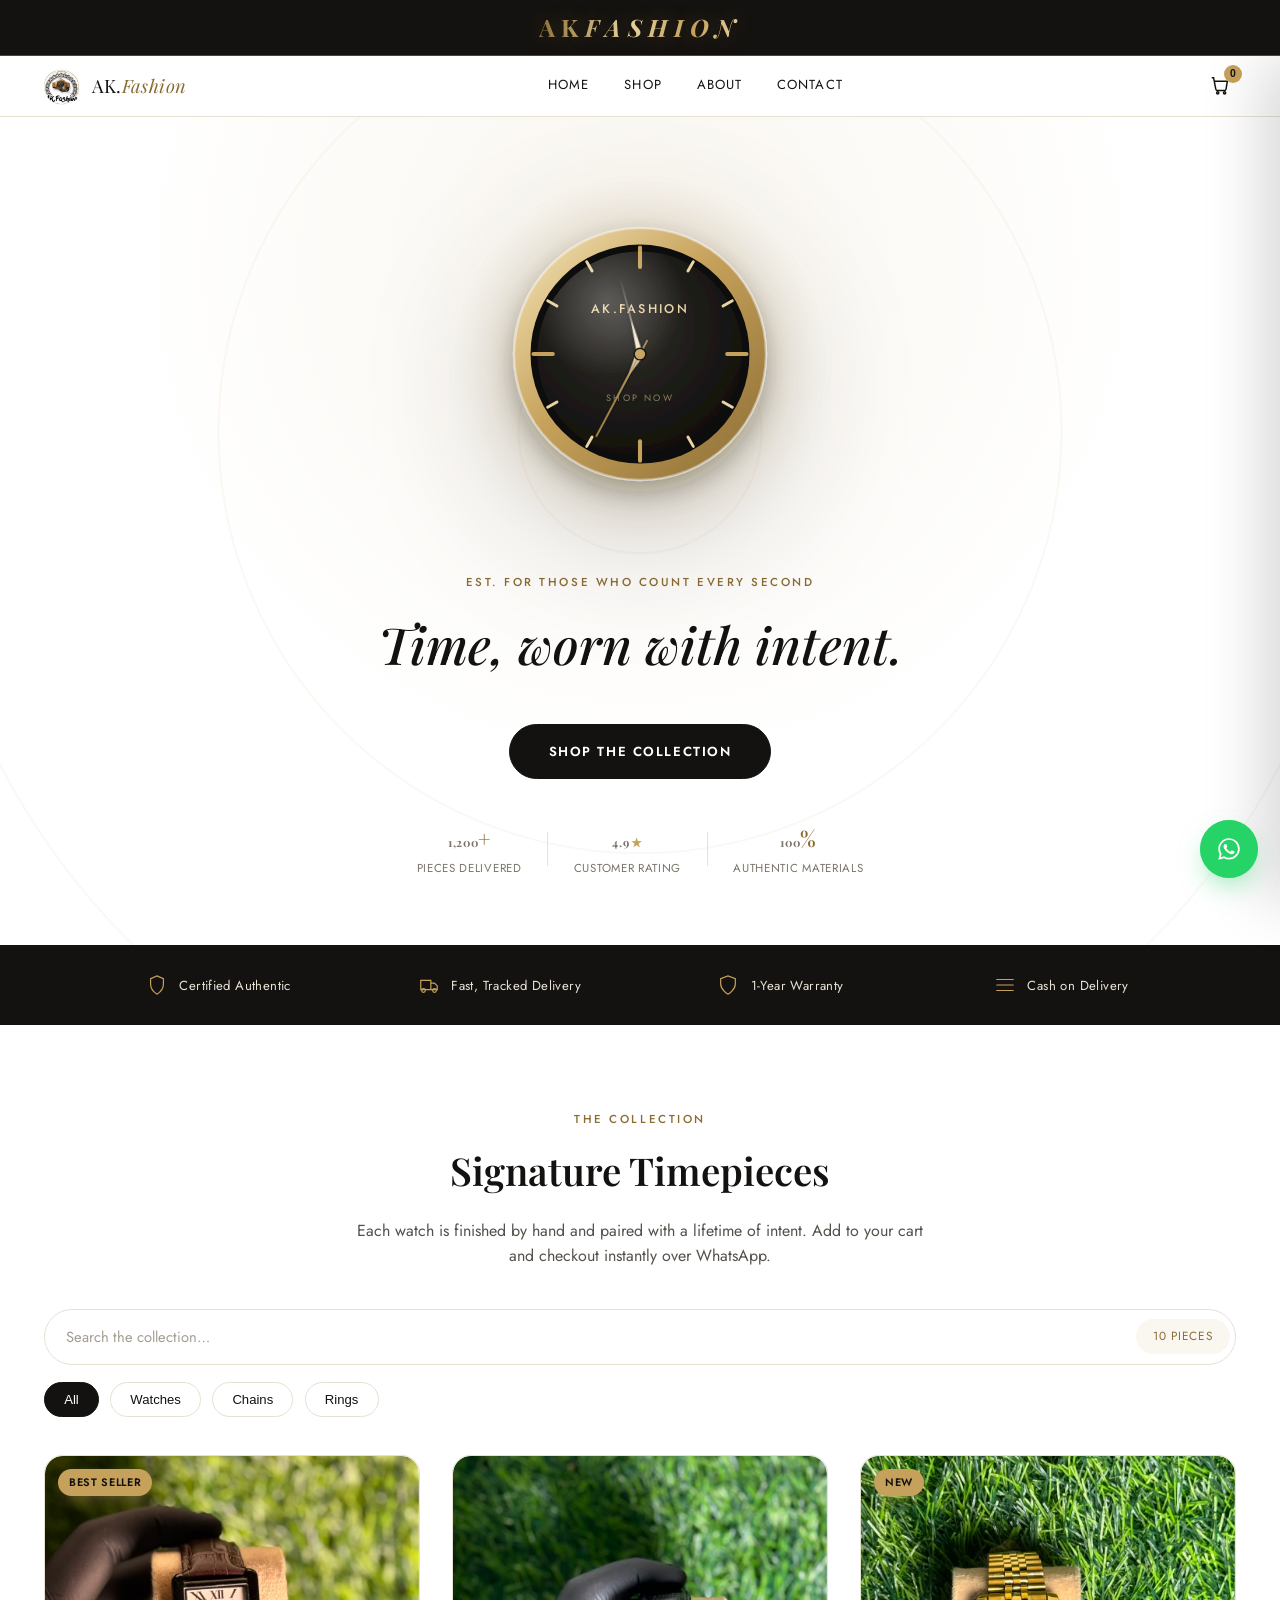
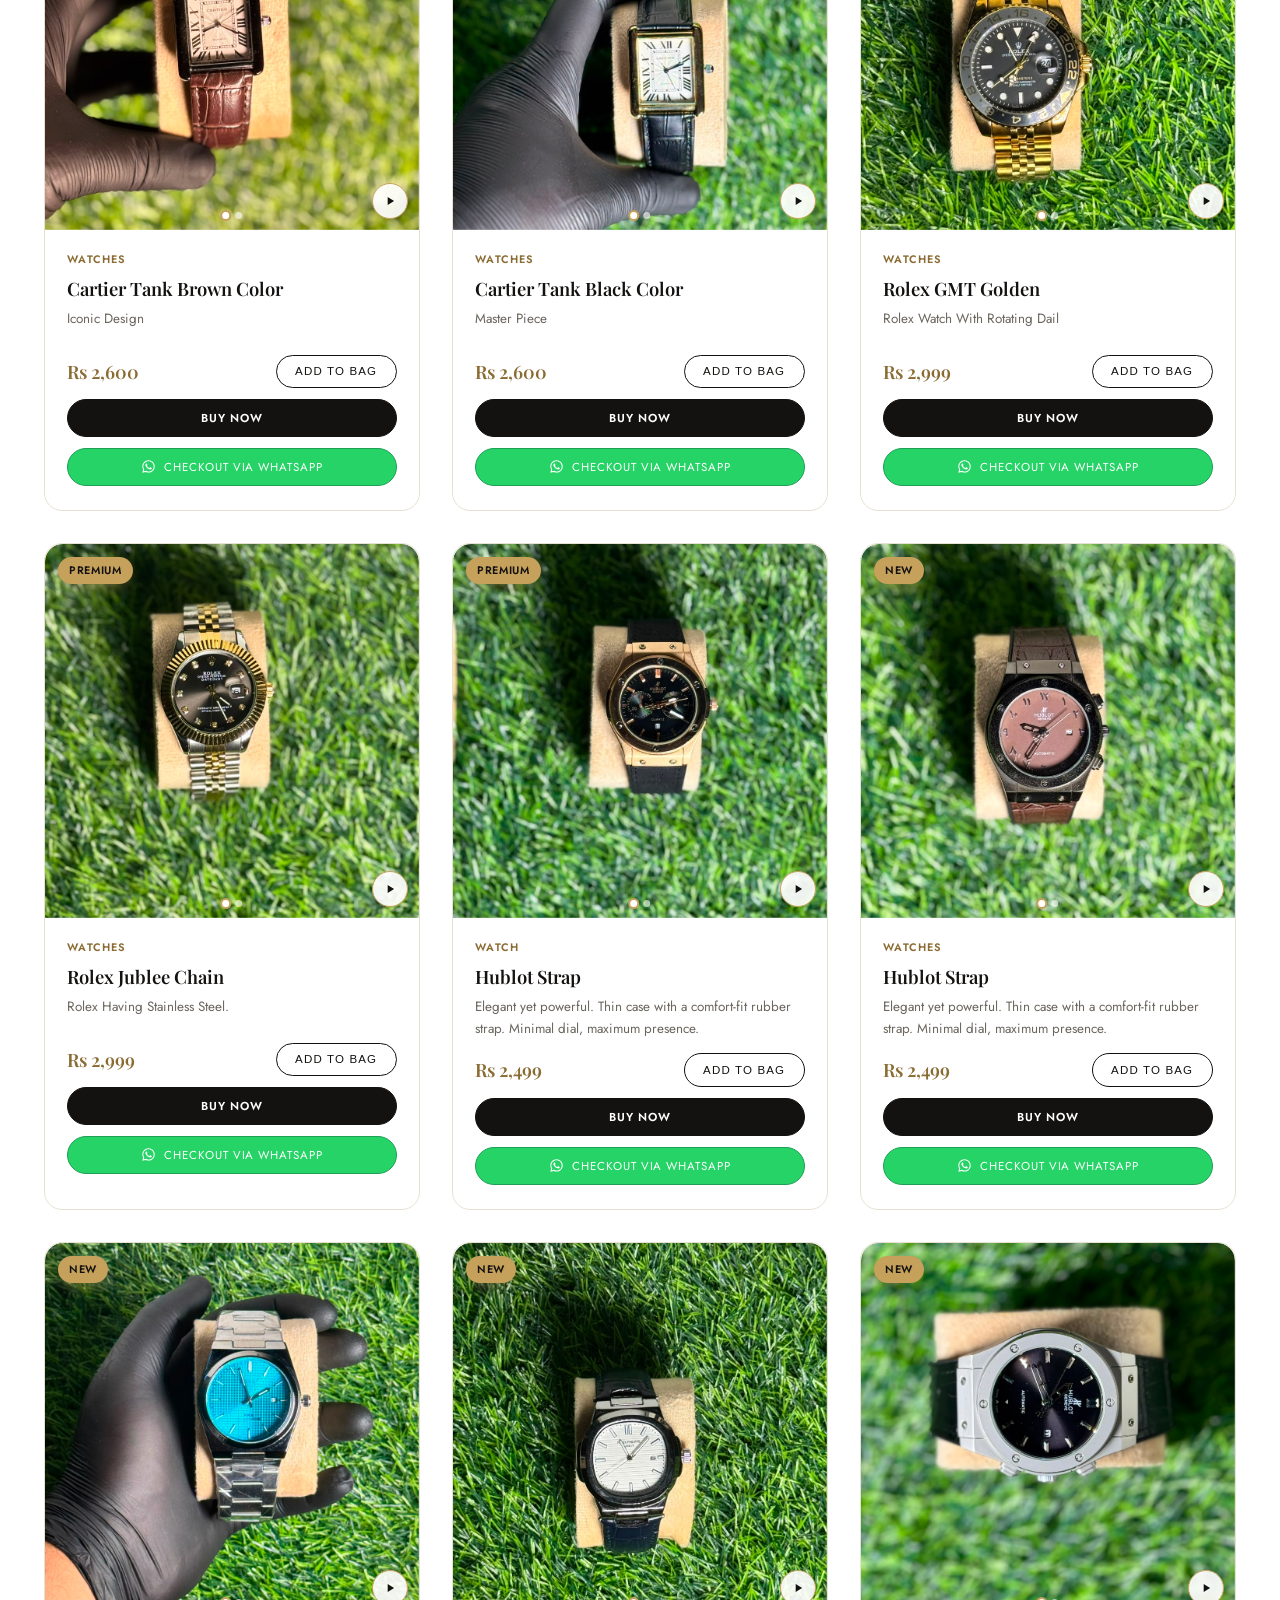
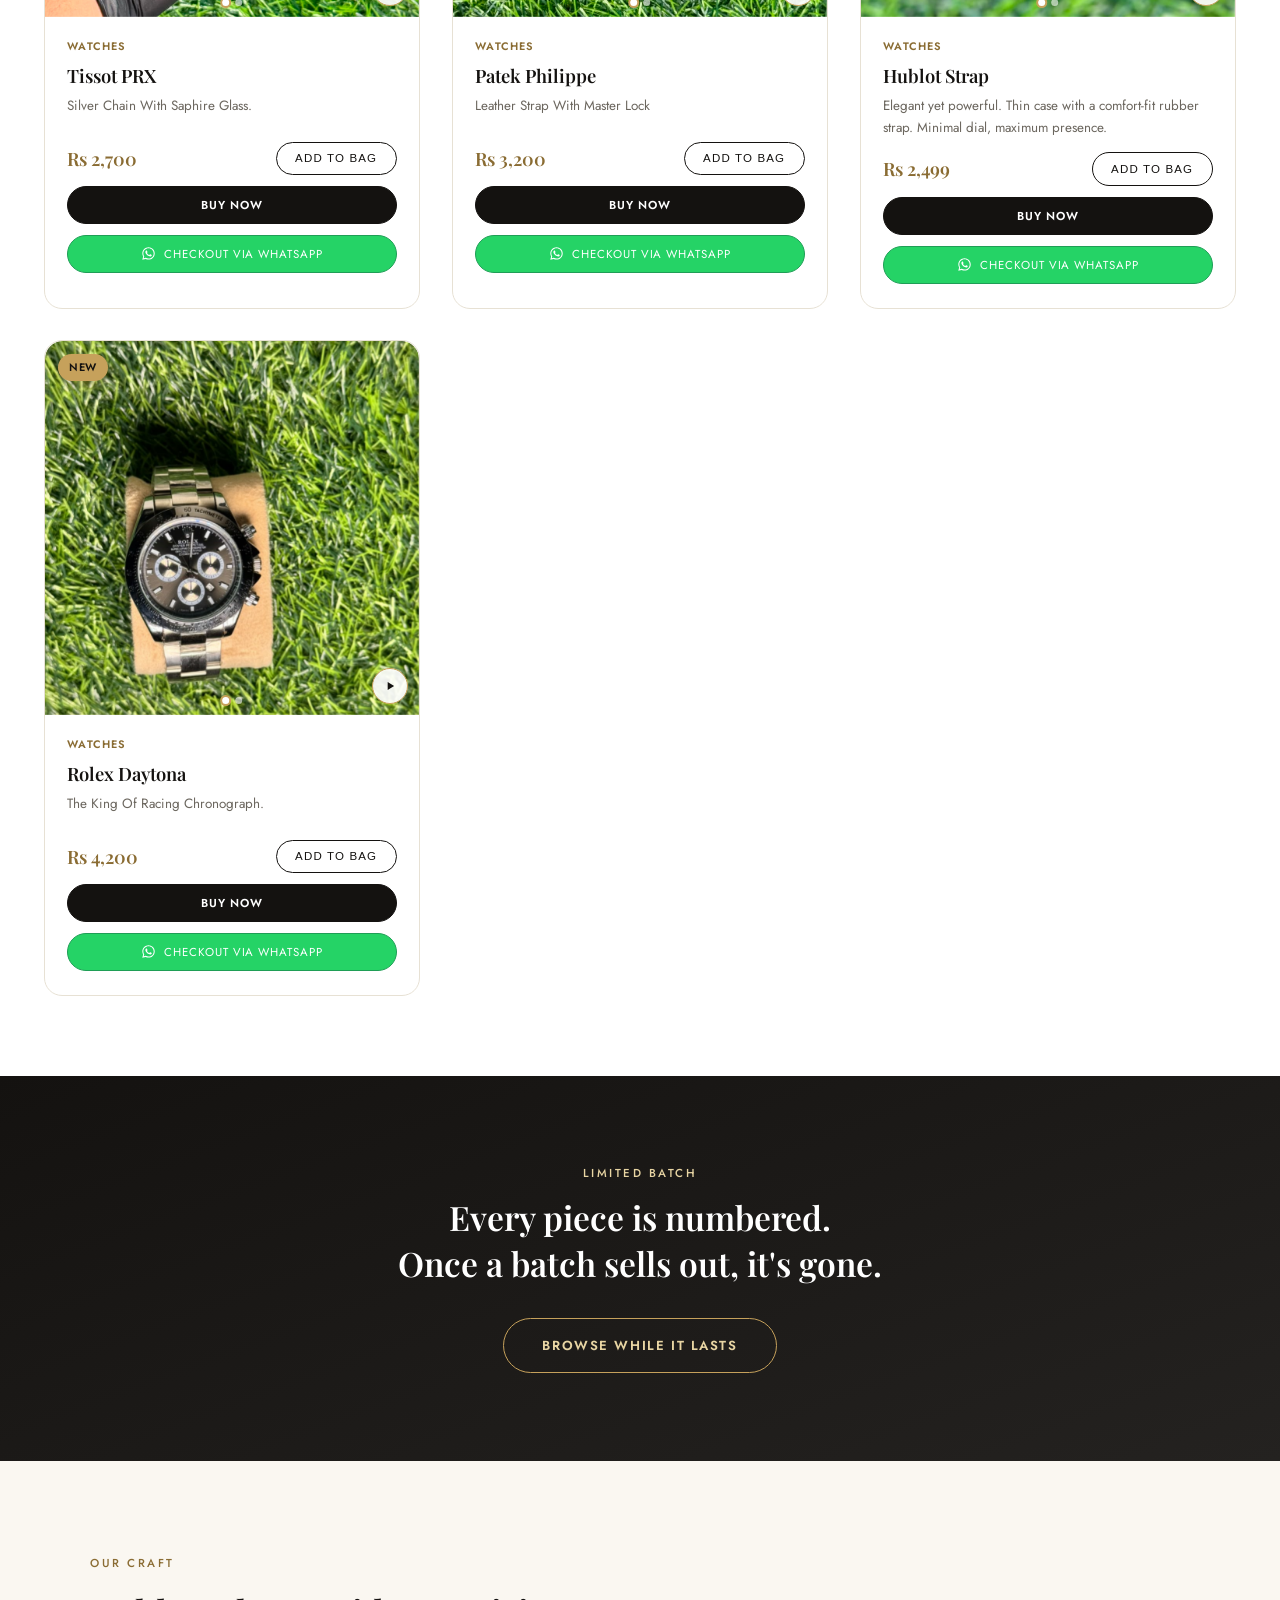
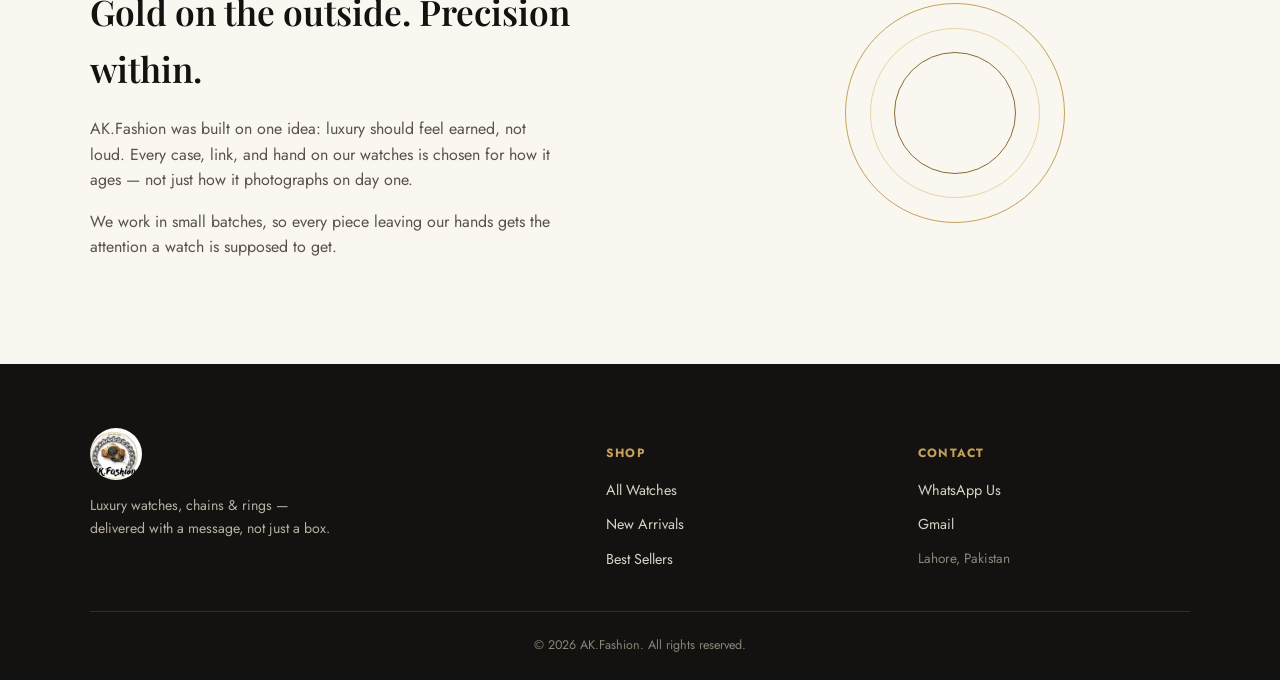
==== index.html @ 71e2e3c0 "update1 update1" ====
<!DOCTYPE html>
<html lang="en">
<head>
<meta charset="UTF-8">
<meta name="viewport" content="width=device-width, initial-scale=1.0">
<title>AK.Fashion — Luxury Watches</title>
<meta name="description" content="AK.Fashion — timeless luxury watches, crafted for those who value precision.">

<!-- Fonts: Playfair Display (display serif) + Jost (clean body/utility sans) -->
<link rel="preconnect" href="https://fonts.googleapis.com">
<link rel="preconnect" href="https://fonts.gstatic.com" crossorigin>
<link href="https://fonts.googleapis.com/css2?family=Playfair+Display:ital,wght@0,400;0,500;0,600;0,700;1,500&family=Jost:wght@300;400;500;600&display=swap" rel="stylesheet">

<link rel="stylesheet" href="styles.css">
</head>
<body>

<!-- Always-on-top black bar with the gold AKFASHION wordmark. Fixed to
     the very top of the viewport, above the header, and never scrolls
     away — even when the visitor swipes up/down the page. -->
<div class="top-brand-bar" id="topBrandBar">
  <span class="top-brand-text">AK<em>FASHION</em></span>
</div>

<!-- Thin gold progress bar that fills as you scroll the page -->
<div class="scroll-progress" id="scrollProgress"></div>

<!-- ============================================================
     HEADER / NAVIGATION
     ============================================================ -->
<header class="site-header" id="siteHeader">
  <div class="header-inner">
    <a href="#top" class="brand-mini">
      <img src="assets/logo.jpg" alt="AK.Fashion logo" class="brand-mini-logo">
      <span>AK.<em>Fashion</em></span>
    </a>

    <nav class="main-nav" id="mainNav">
      <a href="#top">Home</a>
      <a href="#shop">Shop</a>
      <a href="#about">About</a>
      <a href="#contact">Contact</a>
    </nav>

    <div class="header-actions">
      <button class="cart-btn" id="cartToggle" aria-label="Open cart">
        <svg viewBox="0 0 24 24" width="22" height="22" fill="none" stroke="currentColor" stroke-width="1.6">
          <path d="M3 4h2l2.4 12.4a2 2 0 0 0 2 1.6h7.2a2 2 0 0 0 2-1.6L20 8H6.2"/>
          <circle cx="9.5" cy="20.5" r="1.2"/>
          <circle cx="17" cy="20.5" r="1.2"/>
        </svg>
        <span class="cart-count" id="cartCount">0</span>
      </button>
      <button class="nav-toggle" id="navToggle" aria-label="Toggle menu">
        <span></span><span></span><span></span>
      </button>
    </div>
  </div>
</header>

<!-- ============================================================
     MAIN (HOME) VIEW — everything the visitor sees on the homepage.
     This whole block is hidden and swapped for #productView when a
     product card is clicked, so opening a product feels like a real
     page rather than a popup card.
     ============================================================ -->
<div id="mainView">

<!-- ============================================================
     HERO — logo centered + live working clock (signature element)
     ============================================================ -->
<section class="hero" id="top">
  <div class="hero-rings" aria-hidden="true"></div>

  <div class="hero-content">
    <!-- A hand-drawn gold chain-link watch — no stock photo. The dial
         carries live, tapered hands (rotated in real time by script.js),
         so this watch genuinely keeps time as you look at it. -->
    <div class="hero-watch-wrap" aria-label="AK.Fashion signature chronograph, showing the current time">
      <div class="watch-glow" aria-hidden="true"></div>
      <div class="hero-watch-tilt" id="heroWatchTilt">
      <svg class="hero-watch" viewBox="0 0 640 380" xmlns="http://www.w3.org/2000/svg" role="img">
        <defs>
          <linearGradient id="caseGold" x1="0%" y1="0%" x2="100%" y2="100%">
            <stop offset="0%" stop-color="#f6e7ba"/>
            <stop offset="45%" stop-color="#c6a15b"/>
            <stop offset="100%" stop-color="#8a6c33"/>
          </linearGradient>
          <linearGradient id="chainGold" x1="0%" y1="0%" x2="100%" y2="100%">
            <stop offset="0%" stop-color="#efdcac"/>
            <stop offset="50%" stop-color="#c6a15b"/>
            <stop offset="100%" stop-color="#8a6c33"/>
          </linearGradient>
          <radialGradient id="dialBlack" cx="42%" cy="36%" r="75%">
            <stop offset="0%" stop-color="#302d29"/>
            <stop offset="70%" stop-color="#171512"/>
            <stop offset="100%" stop-color="#0b0a08"/>
          </radialGradient>
          <radialGradient id="crystalSheen" cx="34%" cy="24%" r="62%">
            <stop offset="0%" stop-color="#ffffff" stop-opacity=".24"/>
            <stop offset="60%" stop-color="#ffffff" stop-opacity="0"/>
          </radialGradient>
          <filter id="softDrop" x="-40%" y="-40%" width="180%" height="180%">
            <feDropShadow dx="0" dy="12" stdDeviation="14" flood-color="#141210" flood-opacity=".3"/>
          </filter>
        </defs>

      

        <!-- watch case + dial -->
        <g filter="url(#softDrop)">
          <circle cx="320" cy="190" r="130" fill="url(#caseGold)"/>
          <circle cx="320" cy="190" r="130" class="case-rim"/>
          <circle cx="320" cy="190" r="113" fill="#0d0c0a"/>
          <circle cx="320" cy="190" r="106" fill="url(#dialBlack)"/>

          <!-- hour markers -->
          <line x1="320.0" y1="80.0" x2="320.0" y2="100.0" class="marker marker-main"/>
          <line x1="375.0" y1="94.7" x2="369.5" y2="104.3" class="marker"/>
          <line x1="415.3" y1="135.0" x2="405.7" y2="140.5" class="marker"/>
          <line x1="430.0" y1="190.0" x2="410.0" y2="190.0" class="marker marker-main"/>
          <line x1="415.3" y1="245.0" x2="405.7" y2="239.5" class="marker"/>
          <line x1="375.0" y1="285.3" x2="369.5" y2="275.7" class="marker"/>
          <line x1="320.0" y1="300.0" x2="320.0" y2="280.0" class="marker marker-main"/>
          <line x1="265.0" y1="285.3" x2="270.5" y2="275.7" class="marker"/>
          <line x1="224.7" y1="245.0" x2="234.3" y2="239.5" class="marker"/>
          <line x1="210.0" y1="190.0" x2="230.0" y2="190.0" class="marker marker-main"/>
          <line x1="224.7" y1="135.0" x2="234.3" y2="140.5" class="marker"/>
          <line x1="265.0" y1="94.7" x2="270.5" y2="104.3" class="marker"/>

          <text x="320" y="148" text-anchor="middle" class="dial-brand">AK.FASHION</text>
          <text x="320" y="238" text-anchor="middle" class="dial-sub">SHOP NOW</text>

          <!-- live, tapered hands: slim dauphine shapes, not plain bars -->
          <polygon points="315.8,190.0 319.4,165.6 320.0,132.0 320.6,165.6 324.2,190.0" class="hand hour-hand" id="hourHand"></polygon>
          <polygon points="316.8,190.0 319.4,154.7 320.0,106.0 320.6,154.7 323.2,190.0" class="hand minute-hand" id="minuteHand"></polygon>
          <line x1="320" y1="206" x2="320" y2="94" class="hand second-hand" id="secondHand"></line>
          <circle cx="320" cy="190" r="6" class="clock-pin"></circle>

          <circle id="crystalGlint" cx="320" cy="190" r="106" fill="url(#crystalSheen)"/>
        </g>
      </svg>
      </div>
    </div>

    <p class="hero-eyebrow">Est. for those who count every second</p>
    <h1 class="hero-title">Time, worn with intent.</h1>

    <a href="#shop" class="btn btn-gold">Shop the Collection</a>

    <div class="hero-stats">
      <div class="hero-stat"><strong><span class="count" data-count-to="1200">0</span>+</strong><span>Pieces Delivered</span></div>
      <div class="hero-stat-divider"></div>
      <div class="hero-stat"><strong><span class="count" data-count-to="4.9" data-decimal="1">0</span><span class="star">★</span></strong><span>Customer Rating</span></div>
      <div class="hero-stat-divider"></div>
      <div class="hero-stat"><strong><span class="count" data-count-to="100">0</span>%</strong><span>Authentic Materials</span></div>
    </div>
  </div>
</section>

<!-- ============================================================
     TRUST BAR — dark band for contrast + a quick reassurance strip
     ============================================================ -->
<section class="trust-bar">
  <div class="trust-inner">
    <div class="trust-item">
      <svg viewBox="0 0 24 24"><path d="M12 2l7 3v6c0 5-3.4 8.9-7 11-3.6-2.1-7-6-7-11V5l7-3Z"/></svg>
      <span>Certified Authentic</span>
    </div>
    <div class="trust-item">
      <svg viewBox="0 0 24 24"><path d="M3 7h11v10H3zM14 10h4l3 3v4h-7zM6 20a2 2 0 1 0 0-4 2 2 0 0 0 0 4Zm12 0a2 2 0 1 0 0-4 2 2 0 0 0 0 4Z"/></svg>
      <span>Fast, Tracked Delivery</span>
    </div>
    <div class="trust-item">
      <svg viewBox="0 0 24 24"><path d="M12 22s8-4.5 8-11V5l-8-3-8 3v6c0 6.5 8 11 8 11Z"/></svg>
      <span>1-Year Warranty</span>
    </div>
    <div class="trust-item">
      <svg viewBox="0 0 24 24"><path d="M3 6h18M3 12h18M3 18h18" stroke-linecap="round"/></svg>
      <span>Cash on Delivery</span>
    </div>
  </div>
</section>

<!-- ============================================================
     SHOP / PRODUCT GRID
     Cards are rendered by JS from products.js — see that file
     to add, edit, or remove products.
     ============================================================ -->
<section class="shop" id="shop">
  <div class="section-head reveal">
    <span class="eyebrow">The Collection</span>
    <h2>Signature Timepieces</h2>
    <p>Each watch is finished by hand and paired with a lifetime of intent. Add to your cart and checkout instantly over WhatsApp.</p>
  </div>

  <div class="shop-toolbar reveal">
    <div class="filter-bar">
      <input type="search" id="shopSearch" placeholder="Search the collection…" aria-label="Search products">
      <span class="results-count" id="resultsCount"></span>
    </div>
    <div class="cat-strip" id="catStrip" role="tablist" aria-label="Filter by category"></div>
  </div>

  <div class="product-grid" id="productGrid">
    <!-- product cards injected here by script.js -->
  </div>
</section>

<!-- ============================================================
     PROMO BAND — dark, gold-lit break between sections
     ============================================================ -->
<section class="promo-band">
  <div class="promo-inner">
    <span class="eyebrow eyebrow-light">Limited Batch</span>
    <h2>Every piece is numbered.<br>Once a batch sells out, it's gone.</h2>
    <a href="#shop" class="btn btn-gold-outline">Browse While It Lasts</a>
  </div>
</section>

<!-- ============================================================
     ABOUT
     ============================================================ -->
<section class="about" id="about">
  <div class="about-inner">
    <div class="about-text reveal">
      <span class="eyebrow">Our Craft</span>
      <h2>Gold on the outside. Precision within.</h2>
      <p>AK.Fashion was built on one idea: luxury should feel earned, not loud. Every case, link, and hand on our watches is chosen for how it ages — not just how it photographs on day one.</p>
      <p>We work in small batches, so every piece leaving our hands gets the attention a watch is supposed to get.</p>
    </div>
    <div class="about-visual reveal" aria-hidden="true">
      <div class="about-ring"></div>
    </div>
  </div>
</section>

</div><!-- /#mainView -->

<!-- ============================================================
     PRODUCT PAGE — a real, full page for a single product (not a
     small popup card). Opened by clicking any product card; shows
     full detail up top and a "More Watches" list at the bottom.
     ============================================================ -->
<section class="product-page" id="productView" hidden>
  <div class="pp-topbar">
    <button class="pp-back" id="qvBack">
      <svg viewBox="0 0 24 24" width="18" height="18" fill="none" stroke="currentColor" stroke-width="2" stroke-linecap="round" stroke-linejoin="round"><path d="M15 5l-7 7 7 7"/></svg>
      Back to Shop
    </button>
  </div>

  <div class="qv-body">
    <div class="qv-media">
      <span class="qv-tag" id="qvTag"></span>

      <button class="qv-nav qv-nav-prev" id="qvPrev" aria-label="Previous photo">
        <svg viewBox="0 0 24 24"><path d="M15 5l-7 7 7 7" fill="none" stroke="currentColor" stroke-width="2" stroke-linecap="round" stroke-linejoin="round"/></svg>
      </button>
      <img id="qvImage" src="" alt="">
      <button class="qv-nav qv-nav-next" id="qvNext" aria-label="Next photo">
        <svg viewBox="0 0 24 24"><path d="M9 5l7 7-7 7" fill="none" stroke="currentColor" stroke-width="2" stroke-linecap="round" stroke-linejoin="round"/></svg>
      </button>

      <button class="qv-video-btn" id="qvVideoBtn">
        <svg viewBox="0 0 24 24"><path d="M8 5v14l11-7z"/></svg>
        Watch Video
      </button>

      <div class="qv-video-wrap" id="qvVideoWrap">
        <button class="qv-video-close" id="qvVideoClose" aria-label="Close video">&times;</button>
        <video id="qvVideo" controls playsinline></video>
      </div>

      <div class="qv-thumbs" id="qvThumbs"></div>
    </div>
    <div class="qv-info">
      <h2 id="qvName"></h2>
      <p class="qv-price" id="qvPrice"></p>
      <p class="qv-desc" id="qvDesc"></p>

      <div class="qv-qty">
        <span>Quantity</span>
        <div class="qty-control">
          <button id="qvMinus">−</button>
          <span id="qvQtyVal">1</span>
          <button id="qvPlus">+</button>
        </div>
      </div>

      <button class="btn btn-gold-outline qv-buy" id="qvBuyBtn">Buy Now</button>
      <button class="btn btn-gold qv-add" id="qvAddBtn">Add to Bag</button>
      <button class="btn btn-whatsapp qv-wa" id="qvWaBtn">
        <svg viewBox="0 0 24 24" width="18" height="18" fill="currentColor"><path d="M12.04 2C6.58 2 2.13 6.45 2.13 11.91c0 1.71.45 3.38 1.3 4.85L2.05 22l5.36-1.4a9.9 9.9 0 0 0 4.63 1.18h.01c5.46 0 9.9-4.45 9.9-9.91 0-2.65-1.03-5.14-2.9-7.01A9.82 9.82 0 0 0 12.04 2Zm0 18.13h-.01a8.2 8.2 0 0 1-4.19-1.15l-.3-.18-3.18.83.85-3.1-.2-.32a8.22 8.22 0 0 1-1.26-4.4c0-4.55 3.71-8.26 8.28-8.26 2.21 0 4.29.86 5.85 2.43a8.2 8.2 0 0 1 2.42 5.84c0 4.56-3.71 8.26-8.26 8.26Zm4.53-6.19c-.25-.12-1.47-.72-1.7-.8-.23-.08-.39-.12-.56.13-.17.24-.64.8-.78.96-.14.17-.29.19-.53.06-.25-.12-1.05-.39-2-1.23-.74-.66-1.24-1.48-1.38-1.72-.14-.25-.02-.38.11-.5.11-.11.25-.29.37-.43.12-.15.16-.25.24-.41.08-.17.04-.31-.02-.43-.06-.12-.56-1.34-.76-1.84-.2-.48-.4-.42-.56-.42-.14-.01-.31-.01-.48-.01a.92.92 0 0 0-.67.31c-.23.25-.87.85-.87 2.08s.9 2.41 1.02 2.58c.12.17 1.77 2.7 4.29 3.79.6.26 1.07.42 1.43.53.6.19 1.15.16 1.58.1.48-.07 1.47-.6 1.68-1.18.21-.58.21-1.07.15-1.18-.06-.1-.23-.16-.48-.28Z"/></svg>
        Checkout via WhatsApp
      </button>
    </div>
  </div>

  <!-- More Watches — a real list at the bottom of the product page -->
  <div class="qv-suggestions">
    <h4>More Watches</h4>
    <div class="qv-suggestion-row" id="qvSuggestions"></div>
  </div>
</section>

<!-- ============================================================
     CONTACT / FOOTER
     ============================================================ -->
<footer class="site-footer" id="contact">
  <div class="footer-inner">
    <div class="footer-brand">
      <img src="assets/logo.jpg" alt="AK.Fashion" class="footer-logo">
      <p>Luxury watches, chains &amp; rings — delivered with a message, not just a box.</p>
    </div>

    <div class="footer-col">
      <h4>Shop</h4>
      <a href="#shop">All Watches</a>
      <a href="#shop">New Arrivals</a>
      <a href="#shop">Best Sellers</a>
    </div>

    <div class="footer-col">
      <h4>Contact</h4>
      <a id="footerWhatsapp" href="#" target="_blank" rel="noopener">WhatsApp Us</a>
      <a href="mailto:unique.x.fashion000@gmail.com">Gmail</a>
      <span class="footer-note">Lahore, Pakistan</span>
    </div>
  </div>
  <div class="footer-bottom">
    <span>&copy; <span id="year"></span> AK.Fashion. All rights reserved.</span>
  </div>
</footer>

<!-- ============================================================
     CART DRAWER
     ============================================================ -->
<div class="cart-overlay" id="cartOverlay"></div>
<aside class="cart-drawer" id="cartDrawer">
  <div class="cart-head">
    <h3>Your Bag</h3>
    <button id="cartClose" aria-label="Close cart">&times;</button>
  </div>

  <div class="cart-items" id="cartItems">
    <!-- cart line items injected by script.js -->
  </div>

  <div class="cart-footer">
    <div class="cart-total-row">
      <span>Total</span>
      <span id="cartTotal">Rs 0</span>
    </div>
    <button class="btn btn-whatsapp" id="checkoutBtn">
      <svg viewBox="0 0 24 24" width="18" height="18" fill="currentColor"><path d="M12.04 2C6.58 2 2.13 6.45 2.13 11.91c0 1.71.45 3.38 1.3 4.85L2.05 22l5.36-1.4a9.9 9.9 0 0 0 4.63 1.18h.01c5.46 0 9.9-4.45 9.9-9.91 0-2.65-1.03-5.14-2.9-7.01A9.82 9.82 0 0 0 12.04 2Zm0 18.13h-.01a8.2 8.2 0 0 1-4.19-1.15l-.3-.18-3.18.83.85-3.1-.2-.32a8.22 8.22 0 0 1-1.26-4.4c0-4.55 3.71-8.26 8.28-8.26 2.21 0 4.29.86 5.85 2.43a8.2 8.2 0 0 1 2.42 5.84c0 4.56-3.71 8.26-8.26 8.26Zm4.53-6.19c-.25-.12-1.47-.72-1.7-.8-.23-.08-.39-.12-.56.13-.17.24-.64.8-.78.96-.14.17-.29.19-.53.06-.25-.12-1.05-.39-2-1.23-.74-.66-1.24-1.48-1.38-1.72-.14-.25-.02-.38.11-.5.11-.11.25-.29.37-.43.12-.15.16-.25.24-.41.08-.17.04-.31-.02-.43-.06-.12-.56-1.34-.76-1.84-.2-.48-.4-.42-.56-.42-.14-.01-.31-.01-.48-.01a.92.92 0 0 0-.67.31c-.23.25-.87.85-.87 2.08s.9 2.41 1.02 2.58c.12.17 1.77 2.7 4.29 3.79.6.26 1.07.42 1.43.53.6.19 1.15.16 1.58.1.48-.07 1.47-.6 1.68-1.18.21-.58.21-1.07.15-1.18-.06-.1-.23-.16-.48-.28Z"/></svg>
      Checkout via WhatsApp
    </button>
    <p class="cart-empty-note" id="cartEmptyNote">Your bag is empty — add a watch to get started.</p>
  </div>
</aside>

<!-- ============================================================
     BUY NOW MODAL — one-product checkout form, opened from a
     product card's "Buy Now" button or the product page. Submits
     straight to Web3Forms, which emails the completed order to
     you — no backend required. See script.js for the submit logic
     and WEB3FORMS_ACCESS_KEY.
     ============================================================ -->
<div class="buynow-overlay" id="buyNowOverlay"></div>
<div class="buynow-modal" id="buyNowModal" role="dialog" aria-modal="true" aria-labelledby="buyNowTitle" hidden>
  <button class="buynow-close" id="buyNowClose" aria-label="Close order form">&times;</button>

  <div class="buynow-head">
    <h3 id="buyNowTitle">Complete Your Order</h3>
    <p class="buynow-sub">Fill in your details and we'll reach out to confirm.</p>
  </div>

  <div class="buynow-product" id="buyNowProductPreview">
    <img id="bnProductImg" src="" alt="">
    <div class="buynow-product-info">
      <span class="buynow-product-name" id="bnProductName"></span>
      <span class="buynow-product-price" id="bnProductPrice"></span>
    </div>
    <div class="qty-control bn-qty-control">
      <button type="button" id="bnMinus" aria-label="Decrease quantity">−</button>
      <span id="bnQtyVal">1</span>
      <button type="button" id="bnPlus" aria-label="Increase quantity">+</button>
    </div>
  </div>

  <form id="buyNowForm" class="buynow-form">
    <!-- Web3Forms routing fields — see https://web3forms.com/ -->
    <input type="hidden" name="access_key" value="3218c7cb-0707-49b7-8b14-3cfbbc3b129f">
    <input type="hidden" name="subject" id="bnSubject" value="New Order — AK.Fashion">
    <input type="hidden" name="from_name" value="AK.Fashion Website">
    <!-- prefilled product context, sent along with the customer's details -->
    <input type="hidden" name="Product" id="bnProductField" value="">
    <input type="hidden" name="Unit Price" id="bnPriceField" value="">
    <input type="hidden" name="Quantity" id="bnQtyField" value="1">
    <input type="hidden" name="Order Total" id="bnTotalField" value="">
    <input type="hidden" name="message" id="bnMessageField" value="">
    <!-- honeypot spam trap: real visitors never see or fill this in -->
    <input type="checkbox" name="botcheck" class="bn-botcheck" tabindex="-1" autocomplete="off">

    <label class="bn-field">
      <span>Full Name</span>
      <input type="text" name="Full Name" id="bnName" required placeholder="Your full name" autocomplete="name">
    </label>
    <label class="bn-field">
      <span>Phone Number</span>
      <input type="tel" name="Phone Number" id="bnPhone" required placeholder="03XX XXXXXXX" autocomplete="tel">
    </label>
    <label class="bn-field">
      <span>Delivery Address</span>
      <textarea name="Delivery Address" id="bnAddress" required rows="3" placeholder="House #, street, area" autocomplete="street-address"></textarea>
    </label>
    <div class="bn-row">
      <label class="bn-field">
        <span>City</span>
        <select name="City" id="bnCity" required autocomplete="address-level2">
          <option value="" disabled selected>Select your city</option>
          <option>Karachi</option>
          <option>Lahore</option>
          <option>Islamabad</option>
          <option>Rawalpindi</option>
          <option>Faisalabad</option>
          <option>Multan</option>
          <option>Peshawar</option>
          <option>Quetta</option>
          <option>Sialkot</option>
          <option>Gujranwala</option>
          <option>Hyderabad</option>
          <option>Bahawalpur</option>
          <option>Sargodha</option>
          <option>Sukkur</option>
          <option>Larkana</option>
          <option>Sheikhupura</option>
          <option>Rahim Yar Khan</option>
          <option>Jhang</option>
          <option>Dera Ghazi Khan</option>
          <option>Gujrat</option>
          <option>Sahiwal</option>
          <option>Wah Cantonment</option>
          <option>Mardan</option>
          <option>Kasur</option>
          <option>Okara</option>
          <option>Mingora</option>
          <option>Nawabshah</option>
          <option>Chiniot</option>
          <option>Kotri</option>
          <option>Abbottabad</option>
          <option>Muzaffarabad</option>
          <option>Other</option>
        </select>
      </label>
      <label class="bn-field">
        <span>Postal Code</span>
        <input type="text" name="Postal Code" id="bnPostal" required placeholder="e.g. 54000" inputmode="numeric" pattern="[0-9]{4,5}" maxlength="5" autocomplete="postal-code">
      </label>
    </div>

    <div class="bn-total-row">
      <span>Total</span>
      <span id="bnTotal"></span>
    </div>

    <button type="submit" class="btn btn-gold buynow-submit" id="bnSubmitBtn">Confirm Order</button>
    <p class="bn-status" id="bnStatus" role="status" aria-live="polite"></p>
  </form>
</div>

<!-- ============================================================
     FLOATING QUICK-ACTIONS — always-on WhatsApp contact + scroll-to-top
     ============================================================ -->
<a id="waFloat" class="wa-float" href="#" target="_blank" rel="noopener" aria-label="Chat with us on WhatsApp">
  <svg viewBox="0 0 24 24" width="26" height="26" fill="currentColor"><path d="M12.04 2C6.58 2 2.13 6.45 2.13 11.91c0 1.71.45 3.38 1.3 4.85L2.05 22l5.36-1.4a9.9 9.9 0 0 0 4.63 1.18h.01c5.46 0 9.9-4.45 9.9-9.91 0-2.65-1.03-5.14-2.9-7.01A9.82 9.82 0 0 0 12.04 2Zm0 18.13h-.01a8.2 8.2 0 0 1-4.19-1.15l-.3-.18-3.18.83.85-3.1-.2-.32a8.22 8.22 0 0 1-1.26-4.4c0-4.55 3.71-8.26 8.28-8.26 2.21 0 4.29.86 5.85 2.43a8.2 8.2 0 0 1 2.42 5.84c0 4.56-3.71 8.26-8.26 8.26Zm4.53-6.19c-.25-.12-1.47-.72-1.7-.8-.23-.08-.39-.12-.56.13-.17.24-.64.8-.78.96-.14.17-.29.19-.53.06-.25-.12-1.05-.39-2-1.23-.74-.66-1.24-1.48-1.38-1.72-.14-.25-.02-.38.11-.5.11-.11.25-.29.37-.43.12-.15.16-.25.24-.41.08-.17.04-.31-.02-.43-.06-.12-.56-1.34-.76-1.84-.2-.48-.4-.42-.56-.42-.14-.01-.31-.01-.48-.01a.92.92 0 0 0-.67.31c-.23.25-.87.85-.87 2.08s.9 2.41 1.02 2.58c.12.17 1.77 2.7 4.29 3.79.6.26 1.07.42 1.43.53.6.19 1.15.16 1.58.1.48-.07 1.47-.6 1.68-1.18.21-.58.21-1.07.15-1.18-.06-.1-.23-.16-.48-.28Z"/></svg>
</a>
<button id="scrollTopBtn" class="scroll-top-btn" aria-label="Back to top">
  <svg viewBox="0 0 24 24" width="20" height="20" fill="none" stroke="currentColor" stroke-width="2" stroke-linecap="round" stroke-linejoin="round"><path d="M12 19V5M5 12l7-7 7 7"/></svg>
</button>

<div class="toast" id="toast" role="status" aria-live="polite"></div>

<script src="products.js"></script>
<script src="script.js"></script>
</body>
</html>
---- styles.css ----
/* =====================================================================
   AK.FASHION — DESIGN TOKENS
   White dominates, black grounds the type, gold marks anything
   precious (price, CTAs, hairlines, the clock).
   ===================================================================== */
:root{
  --white:      #ffffff;
  --cream:      #faf7f1;
  --black:      #141210;
  --charcoal:   #242220;
  --gold:       #c6a15b;
  --gold-light: #e8d5a3;
  --gold-deep:  #8a6c33;
  --line:       #e7e1d4;

  --font-display: 'Playfair Display', serif;
  --font-body:    'Jost', sans-serif;

  --radius: 18px;
  --radius-sm: 10px;
  --ease: cubic-bezier(.16,1,.3,1);   /* smooth, soft glide — no snap */
  --ease-soft: cubic-bezier(.4,0,.2,1);
  --ease-butter: cubic-bezier(.22,.61,.24,1); /* slow-settling, "poured" hover feel */
  --ease-quick:  cubic-bezier(.25,.8,.25,1);  /* snappy but smooth — fast settle, no snap-back */
  --shadow-soft: 0 20px 45px -20px rgba(20,18,16,.16);
  --shadow-gold: 0 24px 50px -18px rgba(198,161,91,.38), 0 6px 20px -10px rgba(20,18,16,.10);

  --brand-bar-h: 56px; /* height of the fixed black/gold AKFASHION bar */
}

@keyframes fadeUp{
  from{ opacity:0; transform: translateY(26px); }
  to{ opacity:1; transform: translateY(0); }
}
@keyframes softPop{
  0%{ transform: scale(1); }
  45%{ transform: scale(1.08); }
  100%{ transform: scale(1); }
}
@keyframes bump{
  0%{ transform: scale(1); }
  50%{ transform: scale(1.35); }
  100%{ transform: scale(1); }
}
@keyframes floaty{
  0%,100%{ transform: translateY(0); }
  50%{ transform: translateY(-6px); }
}
@keyframes watchSway{
  0%,100%{ transform: translateY(0) rotate(0deg); }
  25%{ transform: translateY(-5px) rotate(.6deg); }
  50%{ transform: translateY(-9px) rotate(0deg); }
  75%{ transform: translateY(-5px) rotate(-.6deg); }
}
@keyframes glowPulse{
  0%,100%{ opacity:.5; transform: translate(-50%,-50%) scale(1); }
  50%{ opacity:.85; transform: translate(-50%,-50%) scale(1.12); }
}
@keyframes crystalGlint{
  0%,100%{ opacity:.55; transform: translate(0,0) scale(1); }
  50%{ opacity:1; transform: translate(9px,-7px) scale(1.08); }
}
@keyframes ringPing{
  0%{ transform: scale(.85); opacity:.55; }
  80%,100%{ transform: scale(1.9); opacity:0; }
}
@keyframes shineSweep{
  0%{ transform: translateX(-160%) skewX(-15deg); }
  100%{ transform: translateX(220%) skewX(-15deg); }
}
@keyframes cartLineIn{
  from{ opacity:0; transform: translateX(18px); }
  to{ opacity:1; transform: translateX(0); }
}

.reveal{
  opacity:0; transform: translateY(26px);
  transition: opacity .9s var(--ease), transform .9s var(--ease);
}
.reveal.in-view{ opacity:1; transform: translateY(0); }

*{ box-sizing: border-box; }
html{ scroll-behavior: smooth; }
body{
  margin:0;
  padding-top: var(--brand-bar-h);
  background: var(--white);
  color: var(--black);
  font-family: var(--font-body);
  font-weight: 400;
  line-height: 1.6;
  -webkit-font-smoothing: antialiased;
}
img{ max-width:100%; display:block; }
a{ color:inherit; text-decoration:none; }
h1,h2,h3{ font-family: var(--font-display); margin:0; font-weight:600; }
p{ margin:0; }
.eyebrow, .hero-eyebrow{
  font-family: var(--font-body);
  letter-spacing: .22em;
  text-transform: uppercase;
  font-size: .72rem;
  color: var(--gold-deep);
  font-weight: 500;
}

.btn{
  position:relative;
  display:inline-flex; align-items:center; justify-content:center; gap:.5rem;
  padding: 1rem 2.4rem;
  border-radius: 999px;
  font-family: var(--font-body);
  font-size: .82rem;
  letter-spacing: .12em;
  text-transform: uppercase;
  font-weight: 600;
  cursor:pointer;
  border: 1px solid var(--black);
  box-shadow: 0 0 0 rgba(0,0,0,0);
  overflow:hidden;
  transition: background .55s var(--ease), color .55s var(--ease),
              border-color .55s var(--ease), transform .5s var(--ease),
              box-shadow .5s var(--ease);
}
.btn::after{
  content:"";
  position:absolute; top:0; left:0; height:100%; width:45%;
  background: linear-gradient(120deg, transparent, rgba(255,255,255,.55), transparent);
  transform: translateX(-160%) skewX(-15deg);
  pointer-events:none;
}
.btn:hover::after{ animation: shineSweep .9s var(--ease-quick); }
.btn-gold{
  background: var(--black);
  color: var(--white);
  border-color: var(--black);
}
.btn-gold:hover{
  background: var(--gold);
  border-color: var(--gold);
  color: var(--black);
  transform: translateY(-3px);
  box-shadow: var(--shadow-gold);
}
.btn-gold:active{ transform: translateY(-1px) scale(.98); transition-duration:.15s; }
.btn-whatsapp{
  width:100%;
  background: var(--black);
  color: var(--white);
  border-color: var(--black);
}
.qv-wa{
  margin-top: .7rem;
  background: #25d366;
  border-color: #1f9e56;
}
.qv-wa:hover{ background:#1fb757; border-color:#1fb757; }
.btn-whatsapp:hover{
  background: var(--gold-deep); border-color: var(--gold-deep); color: var(--white);
  transform: translateY(-2px);
  box-shadow: var(--shadow-soft);
}
.btn-whatsapp:active{ transform: scale(.97); }
.btn-whatsapp:disabled{ opacity:.35; cursor:not-allowed; }

/* =====================================================================
   HEADER
   ===================================================================== */
/* Always-on-top brand bar: fixed (not sticky) so it can never be
   scrolled/swiped away, and sits above the header + progress bar. */
.top-brand-bar{
  position: fixed; top:0; left:0; right:0;
  height: var(--brand-bar-h);
  background: var(--black);
  display:flex; align-items:center; justify-content:center;
  z-index: 300;
  border-bottom: 1px solid rgba(198,161,91,.35);
}
.top-brand-text{
  font-family: var(--font-display);
  font-weight: 700;
  font-size: 1.5rem;
  letter-spacing: .28em;
  text-transform: uppercase;
  background: linear-gradient(100deg, var(--gold-deep) 0%, var(--gold-light) 45%, var(--gold) 75%, var(--gold-light) 100%);
  -webkit-background-clip: text;
  background-clip: text;
  color: transparent;
  text-shadow: 0 0 22px rgba(198,161,91,.3);
}
.top-brand-text em{ font-style: italic; }

.scroll-progress{
  position:fixed; top: var(--brand-bar-h); left:0; height:3px; width:0%;
  background: linear-gradient(90deg, var(--gold-deep), var(--gold), var(--gold-light));
  z-index:200;
  transition: width .12s linear;
}

.site-header{
  position: sticky; top: var(--brand-bar-h); z-index: 50;
  background: rgba(255,255,255,.9);
  backdrop-filter: blur(10px);
  border-bottom: 1px solid var(--line);
  transition: box-shadow .35s var(--ease-quick), background .35s var(--ease-quick);
}
.site-header.scrolled{
  background: rgba(255,255,255,.97);
  box-shadow: 0 12px 30px -20px rgba(20,18,16,.35);
}
.header-inner{
  max-width: 1240px; margin:0 auto;
  display:flex; align-items:center; justify-content:space-between;
  padding: .7rem 1.5rem;
}
.brand-mini{ display:flex; align-items:center; gap:.6rem; font-family: var(--font-display); font-size:1.15rem; letter-spacing:.02em; }
.brand-mini-logo{ width:38px; height:38px; border-radius:50%; object-fit:cover; }
.brand-mini em{ font-style: italic; color: var(--gold-deep); }

.main-nav{ display:flex; gap:2.2rem; }
.main-nav a{
  font-size:.82rem; letter-spacing:.08em; text-transform:uppercase;
  position:relative; padding-bottom:4px;
}
.main-nav a::after{
  content:""; position:absolute; left:0; right:0; bottom:0; height:1px;
  background: var(--gold); transform: scaleX(0); transform-origin: left;
  transition: transform .5s var(--ease);
}
.main-nav a:hover::after{ transform: scaleX(1); }

.header-actions{ display:flex; align-items:center; gap:1rem; }
.cart-btn{
  position:relative; background:none; border:none; cursor:pointer;
  color: var(--black); padding:.3rem;
}
.cart-count{
  position:absolute; top:-4px; right:-6px;
  background: var(--gold); color: var(--black);
  font-size: .65rem; font-weight:700;
  width:18px; height:18px; border-radius:50%;
  display:flex; align-items:center; justify-content:center;
  transition: transform 0.24s var(--ease-quick);
}
.cart-count.bump{ animation: bump 0.28s var(--ease-quick); }
.cart-btn{ transition: transform 0.28s var(--ease-quick); }
.cart-btn.bump-parent{ animation: floaty 0.28s var(--ease-quick); }
.nav-toggle{ display:none; flex-direction:column; gap:5px; background:none; border:none; cursor:pointer; padding:.4rem; }
.nav-toggle span{ width:22px; height:1.5px; background: var(--black); display:block; }

/* =====================================================================
   HERO
   ===================================================================== */
.hero{
  position: relative;
  min-height: 92vh;
  display:flex; align-items:center; justify-content:center;
  text-align:center;
  overflow:hidden;
  padding: 3rem 1.5rem 4rem;
  background:
    radial-gradient(circle at 50% 18%, rgba(198,161,91,.10), transparent 55%),
    var(--white);
}
.hero-rings{
  position:absolute; inset:0; pointer-events:none;
  background-image:
    repeating-radial-gradient(circle at 50% 38%, transparent 0 120px, rgba(198,161,91,.07) 121px 122px, transparent 123px 300px);
}
.hero-content{
  position:relative; z-index:2; display:flex; flex-direction:column; align-items:center; max-width:640px;
  opacity:0; transform: translateY(22px);
  animation: fadeUp 1.1s var(--ease) .15s forwards;
}
.hero-watch-wrap{
  position:relative;
  width: min(620px, 96vw);
  margin-bottom: 2.2rem;
  animation: watchSway 8s ease-in-out infinite;
  filter: drop-shadow(0 34px 70px rgba(20,18,16,.24));
  transform-origin: top center;
}
.watch-glow{
  position:absolute; top:52%; left:50%; z-index:0;
  width:58%; aspect-ratio:1/1;
  border-radius:50%;
  background: radial-gradient(circle, rgba(198,161,91,.55) 0%, rgba(198,161,91,.16) 45%, transparent 72%);
  filter: blur(10px);
  transform: translate(-50%,-50%);
  animation: glowPulse 5s ease-in-out infinite;
  pointer-events:none;
}
.hero-watch-tilt{
  position:relative; z-index:1;
  transition: transform .35s var(--ease-quick);
  will-change: transform;
}
.hero-watch{ width:100%; height:auto; display:block; overflow:visible; }
#crystalGlint{ transform-origin: 320px 190px; animation: crystalGlint 6s ease-in-out infinite; }

.chain-link{
  fill: url(#chainGold);
  stroke: rgba(90,68,28,.55);
  stroke-width: 1;
}
.case-rim{
  fill:none; stroke: rgba(255,255,255,.38); stroke-width: 2.5;
}
.marker{ stroke: var(--gold-light); stroke-width: 3; stroke-linecap: round; }
.marker-main{ stroke: var(--gold); stroke-width: 4.2; }
.dial-brand{
  font-family: var(--font-body); font-size: 13px; letter-spacing: .18em;
  fill: var(--gold-light); font-weight:500;
}
.dial-sub{
  font-family: var(--font-body); font-size: 9.5px; letter-spacing: .24em;
  fill: rgba(232,213,163,.55);
}
.hero-eyebrow{ margin-bottom: .8rem; }
.hero-title{
  font-size: clamp(2rem, 5vw, 3.2rem);
  font-style: italic;
  font-weight: 500;
  margin-bottom: 2.4rem;
  color: var(--black);
}

.hero-stats{
  display:flex; align-items:center; gap: 1.6rem;
  margin-top: 2.6rem;
}
.hero-stat{ display:flex; flex-direction:column; align-items:center; gap:.2rem; }
.hero-stat strong{
  font-family: var(--font-display); font-size: 1.35rem; color: var(--gold-deep);
}
.hero-stat strong .star{ color: var(--gold); margin-left:.1rem; }
.hero-stat span{ font-size: .72rem; letter-spacing:.06em; text-transform:uppercase; color:#7a746a; }
.hero-stat-divider{ width:1px; height: 34px; background: var(--line); }

/* =====================================================================
   TRUST BAR — dark band, gold icons: contrast + reassurance
   ===================================================================== */
.trust-bar{ background: var(--black); padding: 1.8rem 1.5rem; }
.trust-inner{
  max-width: 1100px; margin:0 auto;
  display:grid; grid-template-columns: repeat(4,1fr); gap: 1.5rem;
}
.trust-item{
  display:flex; align-items:center; justify-content:center; gap:.7rem;
  color: #e9e3d6; font-size:.82rem; letter-spacing:.03em;
}
.trust-item svg{ width:22px; height:22px; fill:none; stroke: var(--gold); stroke-width:1.3; flex-shrink:0; }

/* =====================================================================
   PROMO BAND — dark, gold-lit break between shop and about
   ===================================================================== */
.promo-band{
  background: linear-gradient(160deg, var(--black) 0%, var(--charcoal) 100%);
  padding: 5.5rem 1.5rem;
  text-align:center;
}
.promo-inner{ max-width: 640px; margin:0 auto; display:flex; flex-direction:column; align-items:center; }
.eyebrow-light{ color: var(--gold-light); }
.promo-band h2{
  color: var(--white); font-size: clamp(1.5rem, 3.2vw, 2.1rem);
  margin: .8rem 0 2rem; line-height:1.35;
}
.btn-gold-outline{
  background: transparent; color: var(--gold-light); border: 1px solid var(--gold);
}
.btn-gold-outline:hover{
  background: var(--gold); color: var(--black); border-color: var(--gold);
  transform: translateY(-3px); box-shadow: var(--shadow-gold);
}

/* Live hands, rotated in real time around the drawn dial's center.
   Hour/minute are tapered "dauphine" shapes (filled polygons) so they
   read as slim, cut metal — not thick bars. */
.hand{ stroke-linecap: round; }
.hour-hand, .minute-hand{
  fill: #f4ead2;
  stroke: rgba(20,18,16,.35);
  stroke-width: .6;
  filter: drop-shadow(0 2px 2px rgba(0,0,0,.45));
}
.second-hand{ stroke: var(--gold); stroke-width: 1.6; filter: drop-shadow(0 1px 1px rgba(0,0,0,.5)); }
.clock-pin{ fill: var(--gold); stroke: #0d0c0a; stroke-width: 1.4; }

/* =====================================================================
   SHOP / PRODUCT GRID
   ===================================================================== */
.section-head{
  max-width: 620px; margin: 0 auto; text-align:center;
  padding: 5rem 1.5rem 2.5rem;
}
.section-head h2{ font-size: clamp(1.7rem, 3.4vw, 2.4rem); margin: .6rem 0 1rem; }
.section-head p{ color: #55504a; }

/* ---------------- SHOP TOOLBAR: search + category chips ---------------- */
.shop-toolbar{
  max-width: 1240px; margin: 0 auto; padding: 0 1.5rem 2.2rem;
  display:flex; flex-direction:column; gap: 1.1rem;
}
.filter-bar{
  display:flex; align-items:center; justify-content:space-between; gap:1rem;
  background: var(--white); border:1px solid var(--line); border-radius: 999px;
  padding: .3rem .3rem .3rem 1.3rem;
}
.filter-bar input[type="search"]{
  flex:1; border:none; outline:none; background:transparent;
  font-family: var(--font-body); font-size:.92rem; color: var(--black); padding:.7rem 0;
}
.filter-bar input[type="search"]::placeholder{ color:#a39d90; }
.results-count{
  font-size:.74rem; letter-spacing:.06em; text-transform:uppercase; color: var(--gold-deep);
  white-space:nowrap; padding: .5rem 1.1rem; background: var(--cream); border-radius:999px;
}

.cat-strip{ display:flex; gap:.7rem; overflow-x:auto; padding-bottom:.2rem; scrollbar-width:thin; }
.cat-chip{
  flex:0 0 auto; border:1px solid var(--line); background: var(--white); color: var(--black);
  padding: .55rem 1.2rem; border-radius:999px; font-size:.82rem; font-weight:500; cursor:pointer;
  transition: border-color .2s var(--ease-quick), background .2s var(--ease-quick),
              color .2s var(--ease-quick), transform .2s var(--ease-quick), box-shadow .2s var(--ease-quick);
}
.cat-chip:hover{ border-color: var(--gold); transform: translateY(-2px); box-shadow: var(--shadow-soft); }
.cat-chip.active{ background: var(--black); border-color: var(--black); color: var(--white); }

.no-results{
  grid-column: 1/-1; text-align:center; padding: 3rem 1rem; color:#8b8578; font-size:.95rem;
}

.product-grid{
  max-width: 1240px; margin: 0 auto;
  padding: 0 1.5rem 5rem;
  display:grid;
  grid-template-columns: repeat(3, 1fr);
  gap: 2rem;
}

.product-card{
  position:relative;
  background: var(--white);
  border: 1px solid var(--line);
  border-radius: var(--radius);
  overflow:hidden;
  transform-style: preserve-3d;
  transition: transform 0.32s var(--ease-quick), box-shadow 0.32s var(--ease-quick), border-color 0.32s var(--ease-quick);
  will-change: transform;
}
.product-card:hover{
  transform: translateY(-8px) scale(1.015);
  border-color: var(--gold);
  box-shadow: var(--shadow-gold);
}
.product-media::after{
  content:"";
  position:absolute; inset:0; z-index:2;
  background: linear-gradient(115deg, transparent 40%, rgba(255,255,255,.5) 50%, transparent 60%);
  transform: translateX(-140%);
  pointer-events:none;
}
.product-card:hover .product-media::after{ animation: shineSweep 1s var(--ease-quick); }

.product-media{
  position:relative;
  aspect-ratio: 1 / 1;
  background: var(--cream);
  overflow:hidden;
  border-radius: var(--radius) var(--radius) 0 0;
}
.product-media img{
  position:absolute; inset:0; width:100%; height:100%; object-fit:cover;
  transition: opacity .45s var(--ease-quick), transform .6s var(--ease-quick);
  will-change: opacity, transform;
}
.product-media .photo-2{ opacity:0; }
.product-card:hover .photo-1{ opacity:0; }
.product-card:hover .photo-2{ opacity:1; }
.product-card:hover .product-media img{ transform: scale(1.06); }

/* explicit dot selection holds regardless of hover state */
.product-media.show-photo-2 .photo-1{ opacity:0; }
.product-media.show-photo-2 .photo-2{ opacity:1; }

.media-hover-badge{
  position:absolute; bottom:.65rem; left:.65rem; z-index:3;
  background: rgba(255,255,255,.94); color: var(--black);
  font-family: var(--font-body); font-size:.66rem; letter-spacing:.04em;
  padding:.32rem .65rem; border-radius:999px; box-shadow: 0 3px 10px -3px rgba(20,18,16,.3);
  opacity:0; transform: translateY(8px); pointer-events:none;
  transition: opacity .2s var(--ease-quick), transform .2s var(--ease-quick);
}
.product-card:hover .media-hover-badge{ opacity:1; transform: translateY(0); }

.media-dots{
  position:absolute; bottom:.7rem; left:50%; transform: translateX(-50%);
  z-index:3; display:flex; gap:.35rem;
}
.media-dot{
  width:7px; height:7px; border-radius:50%; border:0; padding:0; cursor:pointer;
  background: rgba(255,255,255,.6);
  transition: background .2s var(--ease-quick), transform .2s var(--ease-quick), box-shadow .2s var(--ease-quick);
}
.media-dot:hover{ transform: scale(1.25); }
.media-dot.active{ background:#fff; box-shadow: 0 0 0 2px var(--gold); }

.product-tag{
  position:absolute; top:.8rem; left:.8rem; z-index:3;
  background: var(--gold); color: var(--black);
  font-size: .68rem; font-weight:600; letter-spacing:.06em; text-transform:uppercase;
  padding: .3rem .7rem; border-radius: 999px;
  box-shadow: 0 6px 16px -6px rgba(198,161,91,.6);
}
.product-media{ cursor: pointer; }
.video-toggle{
  position:absolute; bottom:.7rem; right:.7rem; z-index:3;
  width:36px; height:36px; border-radius:50%;
  background: rgba(255,255,255,.92); border: 1px solid var(--gold);
  display:flex; align-items:center; justify-content:center; cursor:pointer;
  transition: background 0.28s var(--ease-quick), transform 0.28s var(--ease-quick);
}
.video-toggle:hover{ background: var(--gold); transform: scale(1.1); }
.video-toggle svg{ width:14px; height:14px; fill: var(--black); }

.product-video-layer{
  position:absolute; inset:0; background:#000; z-index:4;
  display:flex; align-items:center; justify-content:center;
  opacity:0; pointer-events:none;
  transition: opacity .5s var(--ease-soft);
}
.product-video-layer.active{ opacity:1; pointer-events:auto; }
.product-video-layer video{ width:100%; height:100%; object-fit:cover; }
.product-video-layer .video-placeholder{
  color: var(--gold-light); text-align:center; font-size:.8rem; padding:1rem;
  letter-spacing:.05em;
}
.video-close{
  position:absolute; top:.5rem; right:.5rem; z-index:5;
  background: rgba(255,255,255,.15); color:#fff; border:none;
  width:26px; height:26px; border-radius:50%; cursor:pointer; font-size:1rem; line-height:1;
}

.product-info{ padding: 1.3rem 1.4rem 1.5rem; cursor:pointer; }
.product-cat{
  display:block; font-size:.68rem; letter-spacing:.1em; text-transform:uppercase;
  color: var(--gold-deep); margin-bottom:.35rem; font-weight:600;
}
.product-name{ font-family: var(--font-display); font-size: 1.15rem; margin-bottom: .3rem; }
.product-desc{ font-size: .84rem; color:#6b665e; margin-bottom: .9rem; min-height: 2.4em; }
.product-row{ display:flex; align-items:center; justify-content:space-between; gap: 1rem; }
.product-price{ font-family: var(--font-display); font-size: 1.15rem; color: var(--gold-deep); font-weight:600; }
.add-cart-btn{
  border: 1px solid var(--black); background: transparent; color: var(--black);
  padding: .6rem 1.15rem; font-size: .72rem; letter-spacing:.1em; text-transform:uppercase;
  border-radius: 999px; cursor:pointer;
  transition: background 0.28s var(--ease-quick), color 0.28s var(--ease-quick),
              border-color 0.28s var(--ease-quick), transform 0.24s var(--ease-quick);
}
.add-cart-btn:hover{ background: var(--black); color: var(--white); transform: translateY(-2px); }
.add-cart-btn:active{ transform: scale(.95); }
.add-cart-btn.added{
  background: var(--gold); border-color: var(--gold); color: var(--black);
  animation: softPop .5s var(--ease-soft);
}
.buy-now-btn{
  width:100%; margin-top:.7rem;
  background: var(--black); color: var(--white); border: 1px solid var(--black);
  padding: .62rem 1rem; font-size: .72rem; letter-spacing:.08em; text-transform:uppercase;
  border-radius: 999px; cursor:pointer; font-family: var(--font-body); font-weight:600;
  transition: background 0.28s var(--ease-quick), border-color 0.28s var(--ease-quick),
              color 0.28s var(--ease-quick), transform 0.24s var(--ease-quick), box-shadow .28s var(--ease-quick);
}
.buy-now-btn:hover{ background: var(--gold); border-color: var(--gold); color: var(--black); transform: translateY(-2px); box-shadow: var(--shadow-gold); }
.buy-now-btn:active{ transform: scale(.96); }

.wa-checkout-btn{
  width:100%; margin-top:.7rem;
  display:flex; align-items:center; justify-content:center; gap:.5rem;
  border: 1px solid #1f9e56; background: #25d366; color:#fff;
  padding: .62rem 1rem; font-size: .72rem; letter-spacing:.08em; text-transform:uppercase;
  border-radius: 999px; cursor:pointer; font-family: var(--font-body);
  transition: background 0.28s var(--ease-quick), transform 0.24s var(--ease-quick), box-shadow .28s var(--ease-quick);
}
.wa-checkout-btn:hover{ background:#1fb757; transform: translateY(-2px); box-shadow: var(--shadow-soft); }
.wa-checkout-btn:active{ transform: scale(.96); }
.wa-checkout-btn svg{ flex-shrink:0; }

/* =====================================================================
   ABOUT
   ===================================================================== */
.about{ background: var(--cream); padding: 5.5rem 1.5rem; }
.about-inner{
  max-width: 1100px; margin:0 auto;
  display:grid; grid-template-columns: 1.1fr .9fr; gap: 3.5rem; align-items:center;
}
.about-text h2{ font-size: clamp(1.6rem, 3vw, 2.2rem); margin: .6rem 0 1.2rem; }
.about-text p{ color:#57524b; margin-bottom: 1rem; max-width: 46ch; }
.about-visual{ display:flex; align-items:center; justify-content:center; }
.about-ring{
  width: 220px; height:220px; border-radius:50%;
  border: 1px solid var(--gold);
  position:relative;
}
.about-ring::before, .about-ring::after{
  content:""; position:absolute; border-radius:50%; border:1px solid var(--gold-light);
}
.about-ring::before{ inset: 24px; }
.about-ring::after{ inset: 48px; border-color: var(--gold-deep); }

/* =====================================================================
   FOOTER
   ===================================================================== */
.site-footer{ background: var(--black); color: #efe9dd; padding: 4rem 1.5rem 1.5rem; }
.footer-inner{
  max-width: 1100px; margin: 0 auto;
  display:grid; grid-template-columns: 1.4fr .8fr .8fr; gap: 2.5rem;
  padding-bottom: 2.5rem; border-bottom: 1px solid rgba(255,255,255,.12);
}
.footer-brand{ display:flex; flex-direction:column; gap:.9rem; }
.footer-logo{ width:52px; height:52px; border-radius:50%; object-fit:cover; }
.footer-brand p{ color:#b8b0a1; font-size:.88rem; max-width: 32ch; }
.footer-col{ display:flex; flex-direction:column; gap:.7rem; }
.footer-col h4{ font-family: var(--font-body); letter-spacing:.1em; text-transform:uppercase; font-size:.75rem; color: var(--gold); margin-bottom:.3rem; }
.footer-col a{ font-size:.9rem; color:#d8d2c5; transition: color .25s var(--ease); }
.footer-col a:hover{ color: var(--gold); }
.footer-note{ font-size:.85rem; color:#8b8578; }
.footer-bottom{
  max-width:1100px; margin: 1.5rem auto 0; text-align:center;
  font-size:.78rem; color:#8b8578;
}

/* =====================================================================
   CART DRAWER
   ===================================================================== */
.cart-overlay{
  position: fixed; inset:0; background: rgba(20,18,16,.45);
  opacity:0; pointer-events:none; transition: opacity 0.28s var(--ease-quick);
  z-index: 90;
}
.cart-overlay.open{ opacity:1; pointer-events:auto; }

.cart-drawer{
  position: fixed; top: var(--brand-bar-h); right:0; height: calc(100% - var(--brand-bar-h)); width: min(400px, 92vw);
  background: var(--white); z-index: 95;
  display:flex; flex-direction:column;
  border-radius: 24px 0 0 0;
  transform: translateX(100%);
  transition: transform 0.3s var(--ease-quick);
  box-shadow: -20px 0 60px rgba(0,0,0,.15);
}
.cart-drawer.open{ transform: translateX(0); }

.cart-head{
  display:flex; align-items:center; justify-content:space-between;
  padding: 1.4rem 1.5rem; border-bottom: 1px solid var(--line);
}
.cart-head h3{ font-size: 1.2rem; }
.cart-head button{ background:none; border:none; font-size:1.6rem; line-height:1; cursor:pointer; color:var(--black); }

.cart-items{ flex:1; overflow-y:auto; padding: .5rem 1.5rem; }
.cart-line{
  display:flex; gap: .9rem; padding: 1rem 0; border-bottom: 1px solid var(--line);
  animation: cartLineIn .45s var(--ease-quick) both;
}
.cart-line img{ width:64px; height:64px; object-fit:cover; border-radius:2px; }
.cart-line-info{ flex:1; }
.cart-line-name{ font-family: var(--font-display); font-size:.95rem; margin-bottom:.15rem; }
.cart-line-price{ color: var(--gold-deep); font-size:.85rem; margin-bottom:.5rem; }
.qty-control{ display:flex; align-items:center; gap:.6rem; }
.qty-control button{
  width:24px; height:24px; border:1px solid var(--black); background:none; cursor:pointer;
  border-radius:50%; font-size:.85rem; line-height:1;
  transition: background 0.24s var(--ease-quick), color 0.24s var(--ease-quick), transform 0.2s var(--ease-quick);
}
.qty-control button:hover{ background: var(--black); color: var(--white); }
.qty-control button:active{ transform: scale(.9); }
.remove-line{
  background:none; border:none; color:#a33; font-size:.75rem; cursor:pointer;
  text-decoration:underline; margin-left:.8rem; transition: opacity .3s var(--ease-soft);
}
.remove-line:hover{ opacity:.6; }
.cart-line{ transition: opacity .4s var(--ease-soft); }

.cart-footer{ padding: 1.3rem 1.5rem 1.7rem; border-top: 1px solid var(--line); }
.cart-total-row{ display:flex; justify-content:space-between; font-family: var(--font-display); font-size:1.15rem; margin-bottom: 1rem; }
.cart-empty-note{ text-align:center; font-size:.82rem; color:#8b8578; margin-top:.8rem; }

/* =====================================================================
   BUY NOW MODAL — a centered, one-product checkout form. Opens from a
   product card's "Buy Now" button or the product page, prefilled with
   that item, and submits to Web3Forms (script.js) which emails you
   the completed order — no backend required.
   ===================================================================== */
.buynow-overlay{
  position: fixed; inset:0; background: rgba(20,18,16,.55);
  opacity:0; pointer-events:none; transition: opacity 0.28s var(--ease-quick);
  z-index: 190;
}
.buynow-overlay.open{ opacity:1; pointer-events:auto; }

.buynow-modal{
  position: fixed; top:50%; left:50%; z-index:195;
  width: min(440px, 92vw); max-height: 88vh; overflow-y:auto;
  background: var(--white); border-radius: var(--radius);
  padding: 2rem 1.8rem 1.8rem;
  transform: translate(-50%, -50%) scale(.94); opacity:0; pointer-events:none;
  transition: opacity 0.28s var(--ease-quick), transform 0.28s var(--ease-quick);
  box-shadow: 0 30px 80px -20px rgba(20,18,16,.4);
}
.buynow-modal.open{ transform: translate(-50%, -50%) scale(1); opacity:1; pointer-events:auto; }

.buynow-close{
  position:absolute; top:.9rem; right:.9rem;
  background:none; border:none; font-size:1.6rem; line-height:1; cursor:pointer; color:var(--black);
  width:32px; height:32px; border-radius:50%;
  transition: background .24s var(--ease-quick);
}
.buynow-close:hover{ background: var(--cream); }

.buynow-head h3{ font-size:1.35rem; margin-bottom:.3rem; }
.buynow-sub{ font-size:.85rem; color:#7a746a; margin-bottom:1.3rem; }

.buynow-product{
  display:flex; align-items:center; gap:.85rem;
  background: var(--cream); border-radius: var(--radius-sm);
  padding: .75rem .9rem; margin-bottom:1.4rem;
}
.buynow-product img{ width:52px; height:52px; object-fit:cover; border-radius:8px; flex-shrink:0; }
.buynow-product-info{ display:flex; flex-direction:column; flex:1; min-width:0; }
.buynow-product-name{
  font-family: var(--font-display); font-size:.92rem;
  overflow:hidden; text-overflow:ellipsis; white-space:nowrap;
}
.buynow-product-price{ color: var(--gold-deep); font-size:.85rem; margin-top:.15rem; }
.bn-qty-control{ flex-shrink:0; }

.buynow-form{ display:flex; flex-direction:column; gap:1rem; }
.bn-field{
  display:flex; flex-direction:column; gap:.4rem;
  font-size:.72rem; letter-spacing:.08em; text-transform:uppercase; color:#7a746a; font-weight:600;
}
.bn-field input, .bn-field textarea, .bn-field select{
  font-family: var(--font-body); font-size:.95rem; color: var(--black);
  border: 1px solid var(--line); border-radius: var(--radius-sm);
  padding: .7rem .85rem; text-transform:none; letter-spacing:normal; font-weight:400;
  transition: border-color .24s var(--ease-quick);
  resize: vertical;
  background: #fff;
}
.bn-field input:focus, .bn-field textarea:focus, .bn-field select:focus{ outline:none; border-color: var(--gold); }
.bn-botcheck{ position:absolute; opacity:0; pointer-events:none; height:0; width:0; }

/* City + Postal Code sit side by side on wider screens */
.bn-row{ display:flex; gap:.8rem; }
.bn-row .bn-field{ flex:1; min-width:0; }
@media (max-width:480px){
  .bn-row{ flex-direction:column; }
}

.bn-total-row{
  display:flex; justify-content:space-between; align-items:baseline;
  font-family: var(--font-display); font-size:1.1rem; color: var(--black);
  padding-top:.6rem; border-top: 1px solid var(--line);
}
.bn-total-row span:last-child{ color: var(--gold-deep); font-weight:600; }

.buynow-submit{ width:100%; margin-top:.2rem; }
.buynow-submit:disabled{ opacity:.6; cursor:not-allowed; }
.buynow-submit:disabled:hover{ transform:none; box-shadow:none; }

.bn-status{ text-align:center; font-size:.82rem; min-height:1.2em; }
.bn-status-ok{ color:#1f9e56; }
.bn-status-err{ color:#b23b3b; }

body.buynow-open{ overflow:hidden; }

@media (max-width:480px){
  .buynow-modal{ padding: 1.7rem 1.3rem 1.4rem; }
}

/* =====================================================================
   RESPONSIVE
   ===================================================================== */
@media (max-width: 900px){
  .product-grid{ grid-template-columns: repeat(2, 1fr); }
  .about-inner{ grid-template-columns: 1fr; text-align:center; }
  .about-text p{ margin-left:auto; margin-right:auto; }
  .footer-inner{ grid-template-columns: 1fr 1fr; }
  .footer-brand{ grid-column: 1 / -1; }
}
@media (max-width: 640px){
  .top-brand-text{ font-size: 1.05rem; letter-spacing: .18em; }
  .main-nav{
    position:absolute; top:100%; left:0; right:0;
    background: var(--white); flex-direction:column; gap:0;
    border-bottom: 1px solid var(--line);
    max-height:0; overflow:hidden; transition: max-height .35s var(--ease);
  }
  .main-nav.open{ max-height: 260px; }
  .main-nav a{ padding: 1rem 1.5rem; border-bottom: 1px solid var(--line); }
  .nav-toggle{ display:flex; }
  .product-grid{ grid-template-columns: 1fr; }
  .footer-inner{ grid-template-columns: 1fr; text-align:center; }
  .footer-col{ align-items:center; }
  .filter-bar{ flex-wrap:wrap; border-radius: 20px; padding: .8rem; }
  .filter-bar input[type="search"]{ flex:1 1 100%; padding:.5rem 0; }
  .results-count{ margin-left:auto; }
  .wa-float{ width:52px; height:52px; right:1.1rem; bottom:1.1rem; }
  .scroll-top-btn{ width:40px; height:40px; right:1.3rem; bottom:4.9rem; }
}

/* Respect reduced motion preference */
@media (prefers-reduced-motion: reduce){
  *{ transition-duration: .001ms !important; animation-duration: .001ms !important; }
}

/* Keyboard focus visibility */
a:focus-visible, button:focus-visible{
  outline: 2px solid var(--gold-deep);
  outline-offset: 2px;
}

body.no-scroll{ overflow:hidden; }

/* =====================================================================
   TOAST — small confirmation that slides in after "Add to Bag"
   ===================================================================== */
.toast{
  position: fixed; top: 5.4rem; left:50%; z-index:180;
  transform: translateX(-50%) translateY(-14px);
  background: var(--black); color: var(--white);
  padding: .8rem 1.5rem; border-radius:999px;
  font-family: var(--font-body); font-size:.82rem; letter-spacing:.03em;
  box-shadow: 0 16px 40px -14px rgba(20,18,16,.5);
  opacity:0; pointer-events:none;
  transition: opacity .32s var(--ease-quick), transform .32s var(--ease-quick);
}
.toast.show{
  opacity:1; transform: translateX(-50%) translateY(0); pointer-events:auto;
}

/* =====================================================================
   FLOATING QUICK-ACTIONS
   ===================================================================== */
.wa-float{
  position:fixed; right:1.4rem; bottom:1.4rem; z-index:100;
  width:58px; height:58px; border-radius:50%;
  background:#25D366; color:#fff;
  display:flex; align-items:center; justify-content:center;
  box-shadow: 0 12px 28px -8px rgba(37,211,102,.55);
  transition: transform .24s var(--ease-quick), box-shadow .24s var(--ease-quick),
              left .4s var(--ease-quick), right .4s var(--ease-quick),
              opacity .3s var(--ease-quick), visibility .3s var(--ease-quick);
}
.wa-float::before{
  content:""; position:absolute; inset:0; border-radius:50%;
  background: rgba(37,211,102,.55);
  animation: ringPing 2.6s ease-out infinite;
  z-index:-1; pointer-events:none;
}
.wa-float:hover{ transform: scale(1.08) translateY(-2px); box-shadow: 0 16px 34px -8px rgba(37,211,102,.65); }

.scroll-top-btn{
  position:fixed; right:1.6rem; bottom:5.6rem; z-index:100;
  width:44px; height:44px; border-radius:50%;
  background: var(--black); color: var(--white); border:none; cursor:pointer;
  display:flex; align-items:center; justify-content:center;
  box-shadow: 0 10px 24px -8px rgba(20,18,16,.4);
  opacity:0; visibility:hidden; transform: translateY(10px);
  transition: opacity .24s var(--ease-quick), transform .24s var(--ease-quick),
              visibility .24s var(--ease-quick), background .24s var(--ease-quick),
              left .4s var(--ease-quick), right .4s var(--ease-quick);
}
.scroll-top-btn.show{ opacity:1; visibility:visible; transform: translateY(0); }
.scroll-top-btn:hover{ background: var(--gold); color: var(--black); }

/* When the cart drawer is open, the WhatsApp/scroll-top buttons would
   otherwise sit on top of the price + checkout button in the bottom-
   right corner. Shift them to the opposite side of the screen while
   the drawer is open, and slide back once it closes. */
body.cart-open .wa-float{ right:auto; left:1.4rem; }
body.cart-open .scroll-top-btn{ right:auto; left:1.6rem; }
@media (max-width: 480px){
  /* On very narrow phones the drawer covers almost the full width,
     so there's no side to shift to — fade them out of the way instead. */
  body.cart-open .wa-float,
  body.cart-open .scroll-top-btn{
    opacity:0; visibility:hidden; pointer-events:none;
    transform: translateY(16px) scale(.85);
  }
}


/* =====================================================================
   PRODUCT PAGE — a real full page (not a floating modal card).
   Swapped in for #mainView; scrolls normally under the sticky header
   and fixed brand bar, with a "More Watches" list at the bottom.
   ===================================================================== */
.product-page{
  background: var(--white);
  min-height: 60vh;
  animation: fadeUp .5s var(--ease);
}

.pp-topbar{ max-width: 1100px; margin: 0 auto; padding: 1.6rem 1.5rem 0; }
.pp-back{
  display:inline-flex; align-items:center; gap:.5rem;
  background:none; border:1px solid var(--line); border-radius:999px;
  padding:.55rem 1.1rem; font-size:.78rem; letter-spacing:.06em; text-transform:uppercase;
  cursor:pointer; color: var(--black);
  transition: border-color .24s var(--ease-quick), background .24s var(--ease-quick), transform .24s var(--ease-quick);
}
.pp-back:hover{ border-color: var(--gold); background: var(--cream); transform: translateX(-2px); }
.pp-back svg{ flex-shrink:0; }

.qv-body{
  display:grid; grid-template-columns: 1fr 1fr; gap: 2.4rem;
  max-width: 1100px; margin: 1.4rem auto 0; padding: 0 1.5rem;
}
.qv-media{
  position:relative; aspect-ratio: 1/1; background: var(--cream);
  border-radius: 20px; overflow:hidden;
  display:flex; flex-direction:column;
}
.qv-media img{
  width:100%; height:100%; object-fit:cover; flex:1;
  transition: opacity 0.2s var(--ease-quick);
}
.qv-tag{
  position:absolute; top:1rem; left:1rem; z-index:6;
  background: var(--gold); color:var(--black); font-size:.68rem; font-weight:600;
  letter-spacing:.06em; text-transform:uppercase; padding:.3rem .7rem; border-radius:999px;
}

/* Gallery prev/next arrows */
.qv-nav{
  position:absolute; top:calc(50% - 20px); z-index:6;
  width:40px; height:40px; border-radius:50%; border:none;
  background: rgba(255,255,255,.88); color: var(--black);
  display:flex; align-items:center; justify-content:center; cursor:pointer;
  box-shadow: 0 8px 20px -8px rgba(0,0,0,.3);
  transition: background 0.24s var(--ease-quick), transform 0.2s var(--ease-quick), opacity 0.2s var(--ease-quick);
}
.qv-nav svg{ width:18px; height:18px; }
.qv-nav:hover{ background: var(--gold); transform: scale(1.08); }
.qv-nav-prev{ left:.9rem; }
.qv-nav-next{ right:.9rem; }

/* Thumbnails strip */
.qv-thumbs{
  display:flex; gap:.55rem; padding:.8rem; background: rgba(255,255,255,.7);
  position:relative; z-index:6;
}
.qv-thumb{
  width:52px; height:52px; padding:0; border-radius:10px; overflow:hidden; cursor:pointer;
  border: 2px solid transparent; background:none; flex-shrink:0;
  transition: border-color 0.2s var(--ease-quick), transform 0.2s var(--ease-quick), opacity 0.2s var(--ease-quick);
  opacity:.6;
}
.qv-thumb img{ width:100%; height:100%; object-fit:cover; display:block; }
.qv-thumb:hover{ opacity:1; transform: translateY(-2px); }
.qv-thumb.active{ border-color: var(--gold); opacity:1; }

/* Watch-video trigger + panel, right inside the media frame */
.qv-video-btn{
  position:absolute; bottom: 4.4rem; left:50%; transform: translateX(-50%);
  z-index:6; display:flex; align-items:center; gap:.5rem;
  background: rgba(20,18,16,.82); color: var(--gold-light);
  border: 1px solid var(--gold); border-radius: 999px;
  padding: .55rem 1.1rem; font-size:.74rem; letter-spacing:.06em; text-transform:uppercase;
  cursor:pointer;
  transition: background 0.24s var(--ease-quick), transform 0.2s var(--ease-quick), opacity 0.2s var(--ease-quick);
}
.qv-video-btn svg{ width:14px; height:14px; fill: var(--gold); }
.qv-video-btn:hover{ background: var(--gold); color: var(--black); transform: translateX(-50%) translateY(-2px); }
.qv-video-btn:hover svg{ fill: var(--black); }

.qv-video-wrap{
  position:absolute; inset:0; z-index:7; background:#000;
  display:flex; align-items:center; justify-content:center;
  opacity:0; pointer-events:none;
  transition: opacity 0.24s var(--ease-quick);
}
.qv-video-wrap.active{ opacity:1; pointer-events:auto; }
.qv-video-wrap video{ width:100%; height:100%; object-fit:cover; }
.qv-video-close{
  position:absolute; top:.7rem; right:.7rem; z-index:8;
  width:32px; height:32px; border-radius:50%; border:none;
  background: rgba(255,255,255,.15); color:#fff; font-size:1.15rem; line-height:1; cursor:pointer;
  transition: background 0.2s var(--ease-quick);
}
.qv-video-close:hover{ background: rgba(255,255,255,.3); }

.qv-info{ padding: 0 0 2rem; display:flex; flex-direction:column; }
.qv-info h2{ font-size: 2rem; margin-bottom:.7rem; }
.qv-price{ font-family: var(--font-display); font-size:1.5rem; color: var(--gold-deep); font-weight:600; margin-bottom:1.1rem; }
.qv-desc{ color:#615c53; margin-bottom:1.8rem; line-height:1.7; font-size:1rem; }

.qv-qty{ display:flex; align-items:center; justify-content:space-between; margin-bottom:1.6rem; }
.qv-qty > span{ font-size:.78rem; letter-spacing:.08em; text-transform:uppercase; color:#7a746a; }

.qv-add.added{ animation: softPop .5s var(--ease-soft); background: var(--gold); border-color: var(--gold); color: var(--black); }

.qv-buy{ width:100%; margin-bottom:.7rem; }
.qv-buy.btn-gold-outline{
  background: #25d366;
  color: #fff;
  border-color: #1f9e56;
}
.qv-buy.btn-gold-outline:hover{
  background: #1fb757;
  border-color: #1fb757;
  color: #fff;
  box-shadow: var(--shadow-soft);
}

/* "More Watches" — a real list at the bottom of the product page */
.qv-suggestions{
  border-top: 1px solid var(--line); margin-top: 2.6rem;
  padding: 2.4rem 1.5rem 4rem;
  max-width: 1100px; margin-left:auto; margin-right:auto;
}
.qv-suggestions h4{
  font-family: var(--font-display); font-size:1.4rem;
  color: var(--black); margin-bottom: 1.4rem; font-weight:600;
}
.qv-suggestion-row{ display:grid; grid-template-columns: repeat(4, 1fr); gap: 1.2rem; }
.qv-suggestion{
  border:1px solid var(--line); background: var(--white); border-radius: 14px;
  padding: .7rem; cursor:pointer; text-align:left;
  transition: border-color .4s var(--ease-soft), transform .4s var(--ease), box-shadow .4s var(--ease);
}
.qv-suggestion:hover{ border-color: var(--gold); transform: translateY(-3px); box-shadow: var(--shadow-soft); }
.qv-suggestion img{ width:100%; aspect-ratio:1/1; object-fit:cover; border-radius:10px; margin-bottom:.6rem; }
.qv-suggestion-name{ display:block; font-size:.85rem; font-weight:500; margin-bottom:.2rem; }
.qv-suggestion-price{ display:block; font-size:.8rem; color: var(--gold-deep); }

@media (max-width: 720px){
  .qv-body{ grid-template-columns: 1fr; }
  .qv-suggestion-row{ grid-template-columns: repeat(2, 1fr); }
  .trust-inner{ grid-template-columns: repeat(2,1fr); }
  .hero-stats{ flex-wrap:wrap; justify-content:center; }
}
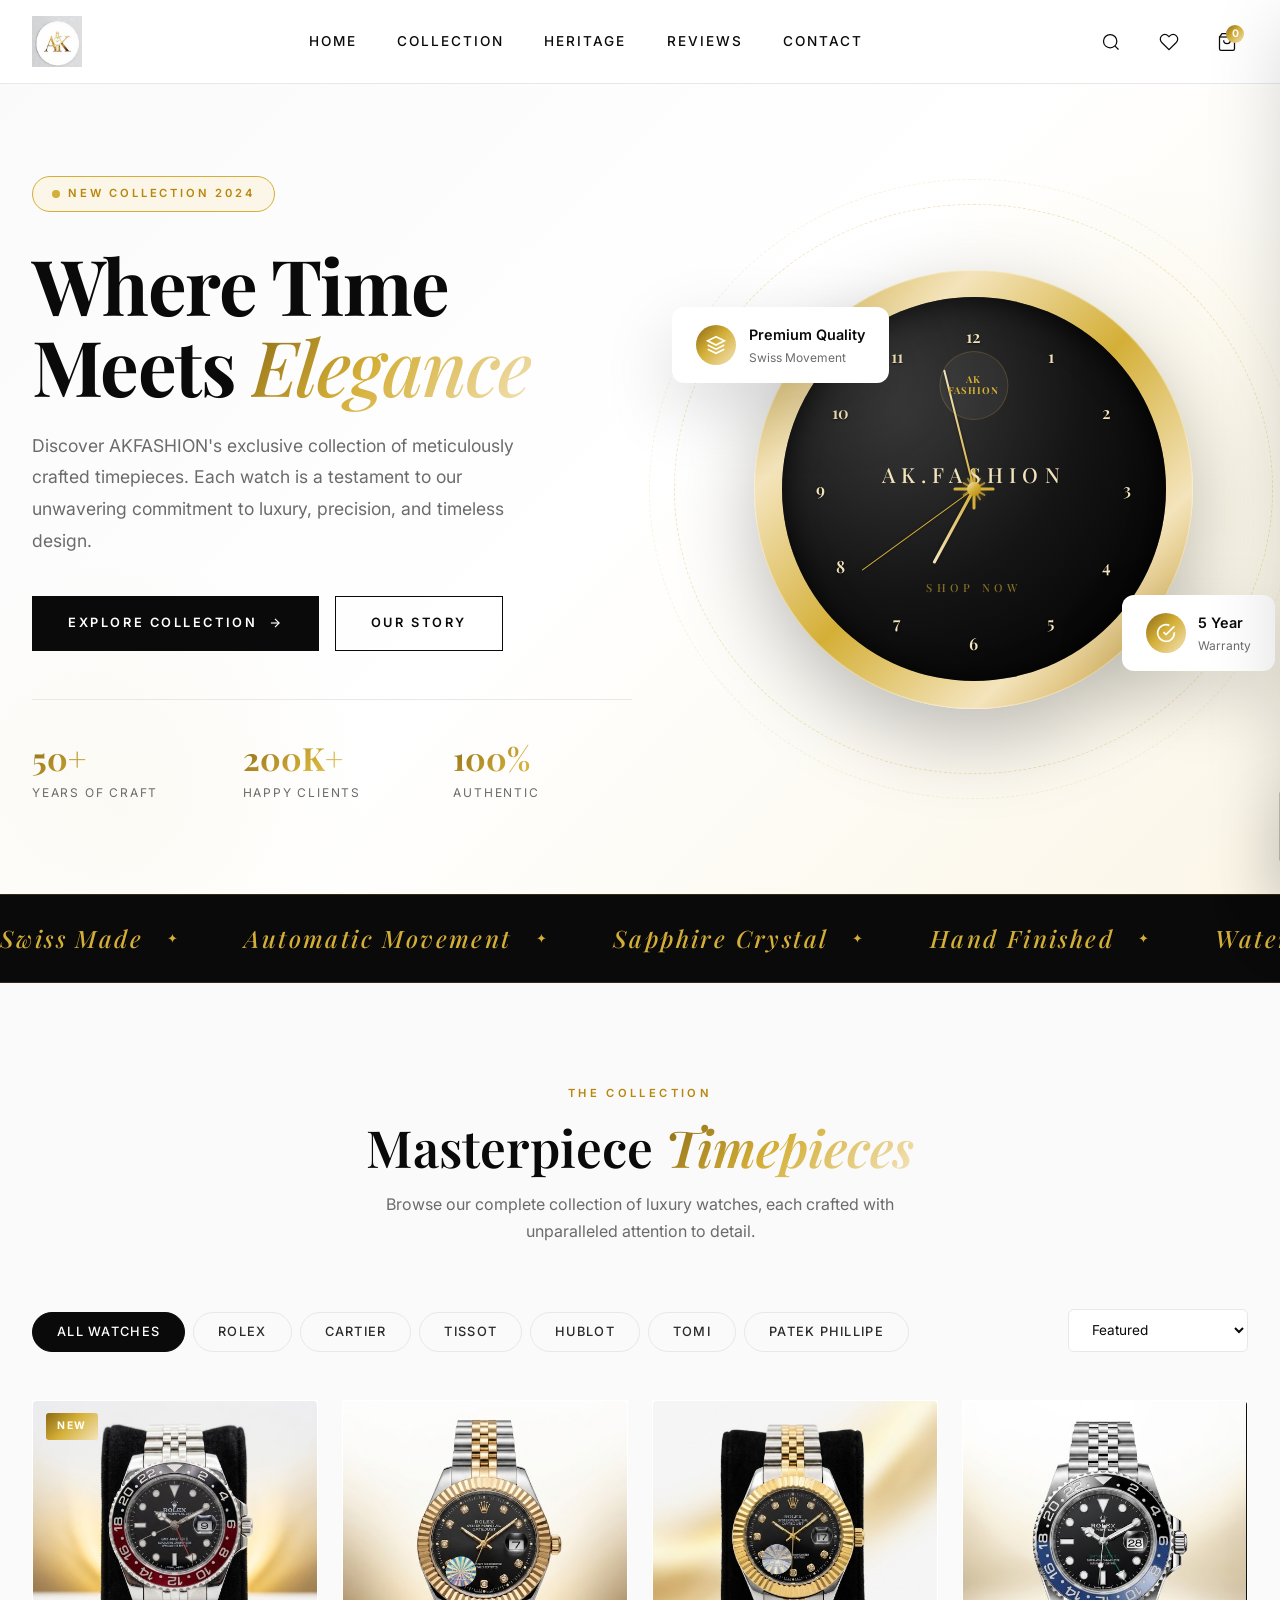
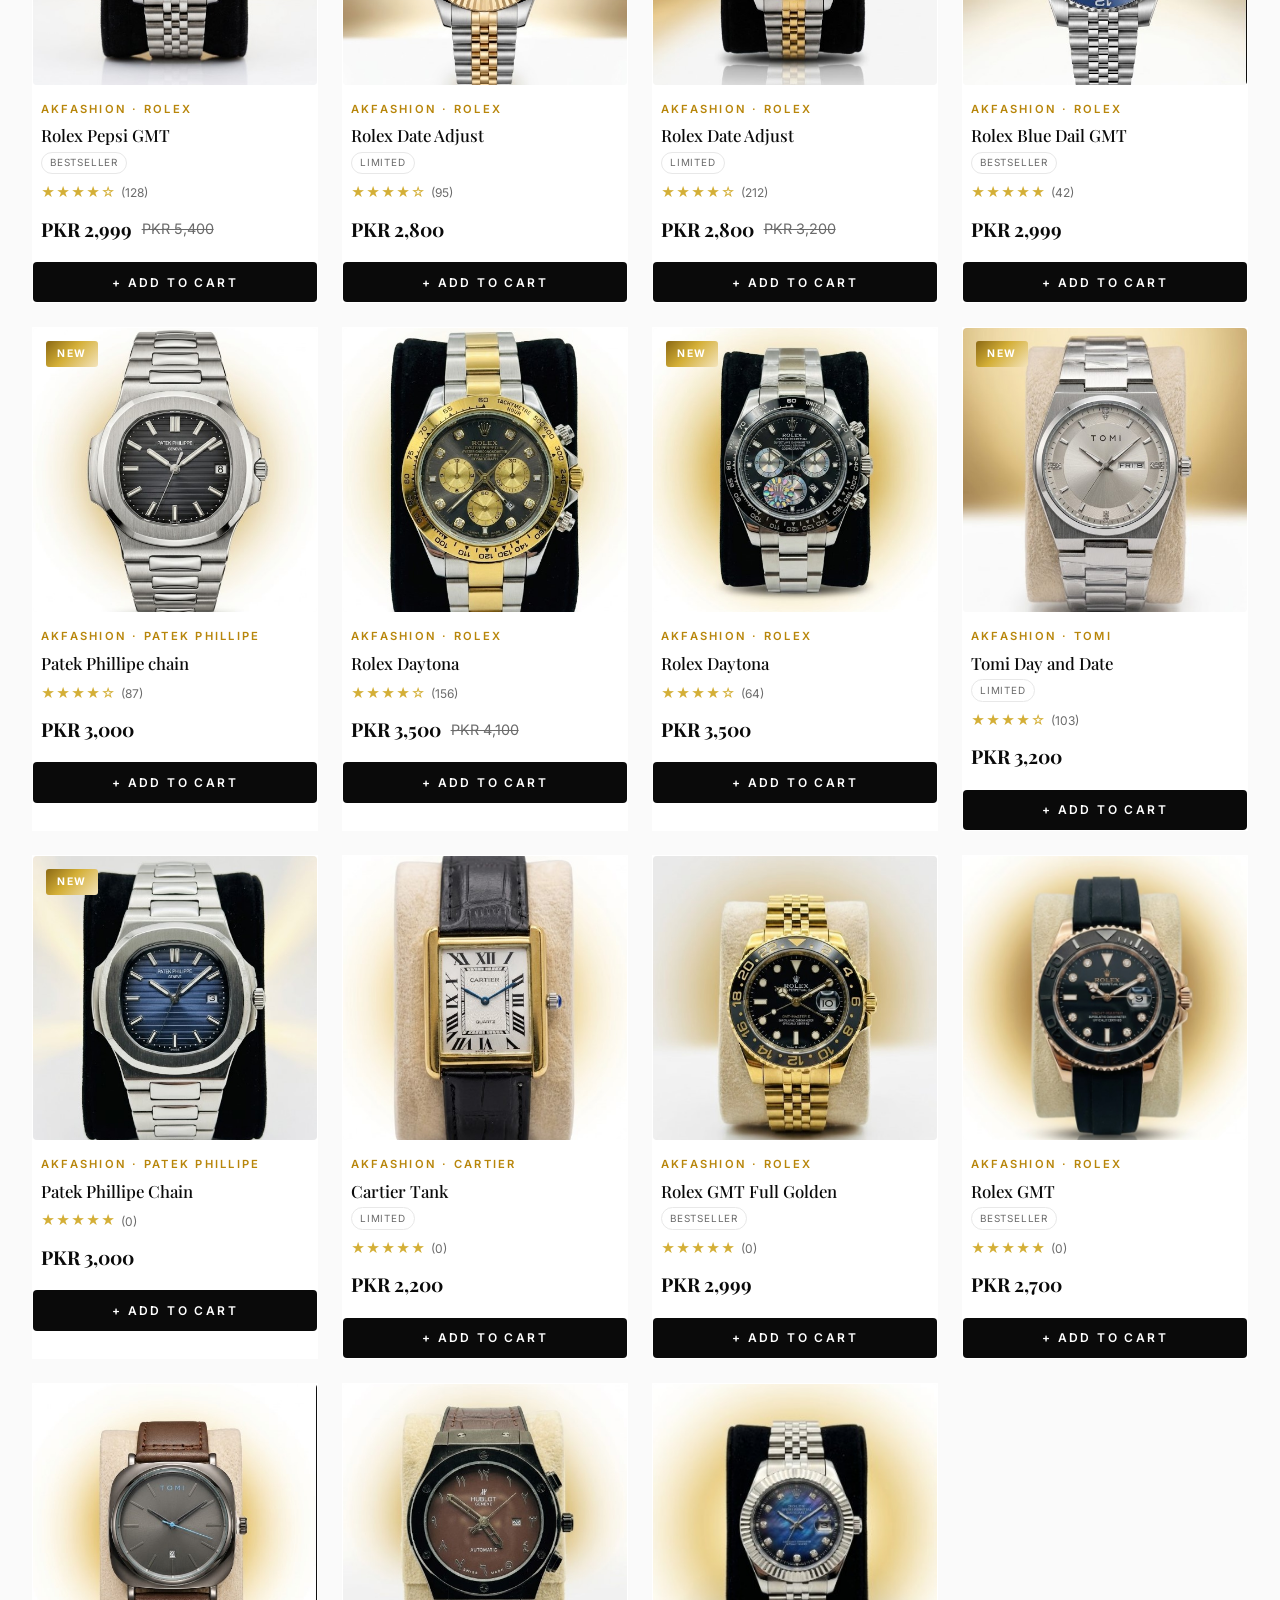
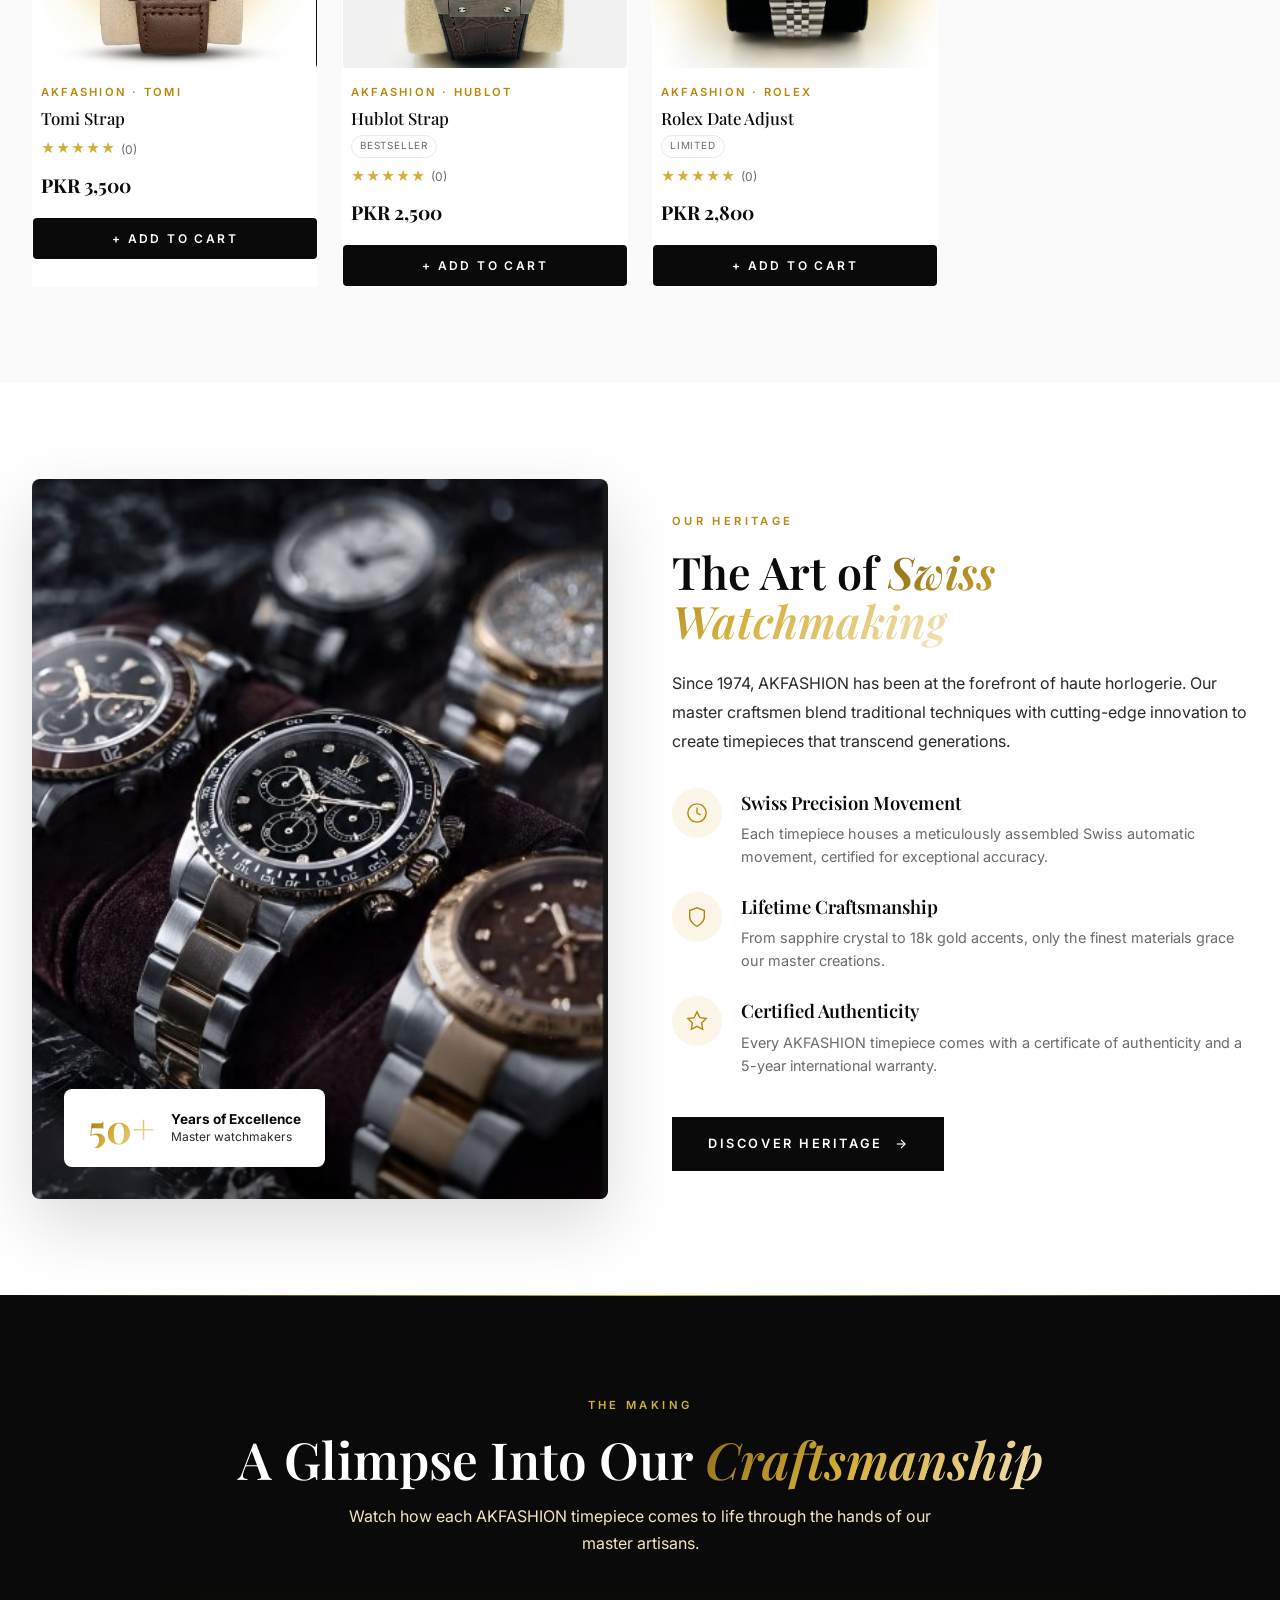
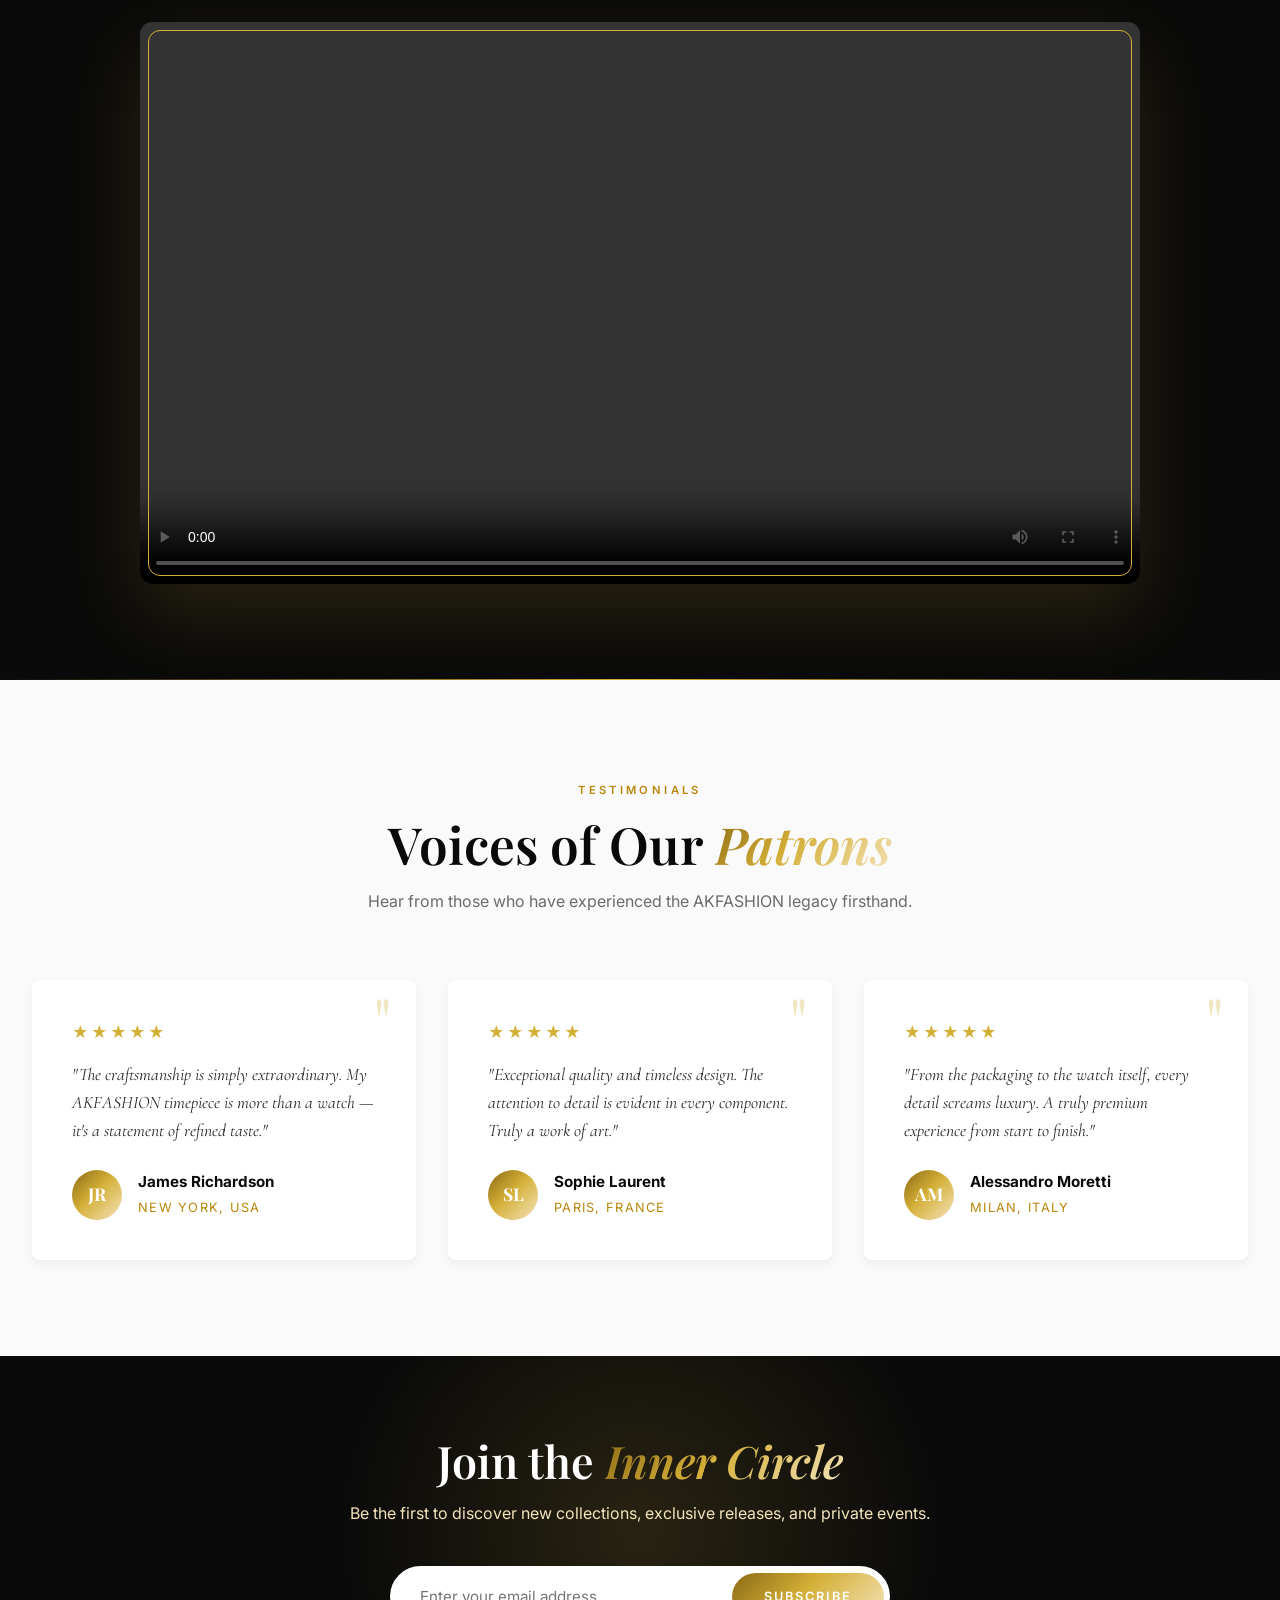
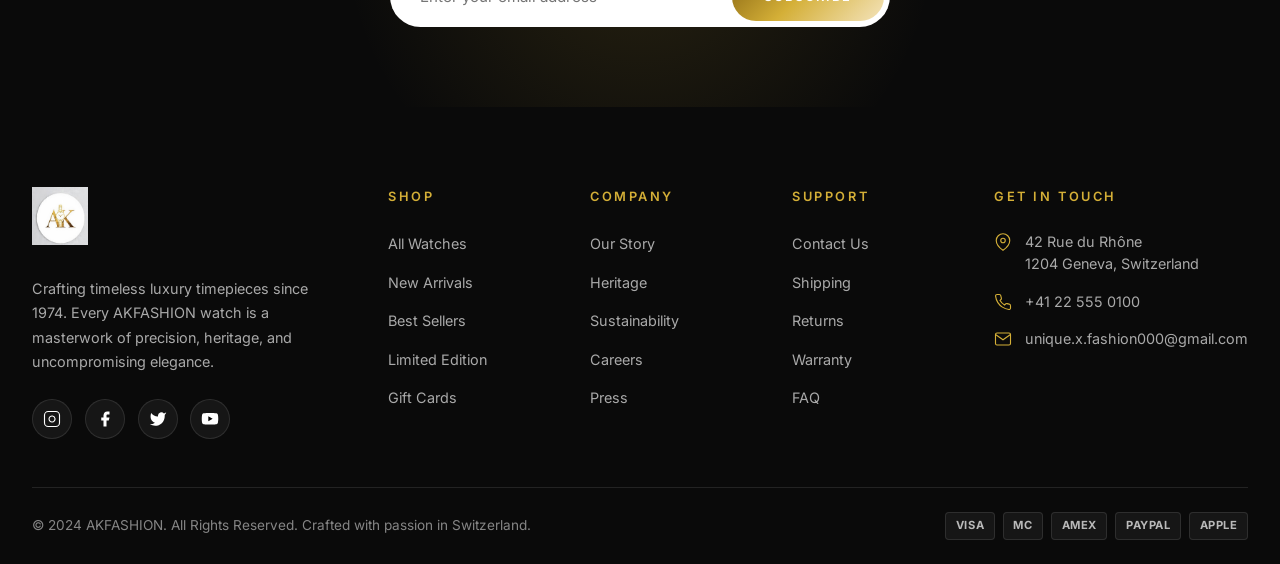
==== commit 1026018d: "Add files via upload" ====
--- a/index.html
+++ b/index.html
@@ -1,488 +1,457 @@
 <!DOCTYPE html>
 <html lang="en">
 <head>
-<meta charset="UTF-8">
-<meta name="viewport" content="width=device-width, initial-scale=1.0">
-<title>AK.Fashion — Luxury Watches</title>
-<meta name="description" content="AK.Fashion — timeless luxury watches, crafted for those who value precision.">
-
-<!-- Fonts: Playfair Display (display serif) + Jost (clean body/utility sans) -->
+<meta charset="UTF-8" />
+<meta name="viewport" content="width=device-width, initial-scale=1.0, maximum-scale=5.0" />
+<meta name="description" content="AKFASHION - Premium luxury timepieces. Discover our exclusive collection of handcrafted watches." />
+<title>AKFASHION — Timeless Luxury Watches</title>
 <link rel="preconnect" href="https://fonts.googleapis.com">
 <link rel="preconnect" href="https://fonts.gstatic.com" crossorigin>
-<link href="https://fonts.googleapis.com/css2?family=Playfair+Display:ital,wght@0,400;0,500;0,600;0,700;1,500&family=Jost:wght@300;400;500;600&display=swap" rel="stylesheet">
-
-<link rel="stylesheet" href="styles.css">
+<link href="https://fonts.googleapis.com/css2?family=Playfair+Display:wght@400;500;600;700;800;900&family=Inter:wght@300;400;500;600;700&family=Cormorant+Garamond:wght@300;400;500;600;700&display=swap" rel="stylesheet">
+<link rel="stylesheet" href="css/style.css">
 </head>
 <body>
 
-<!-- Always-on-top black bar with the gold AKFASHION wordmark. Fixed to
-     the very top of the viewport, above the header, and never scrolls
-     away — even when the visitor swipes up/down the page. -->
-<div class="top-brand-bar" id="topBrandBar">
-  <span class="top-brand-text">AK<em>FASHION</em></span>
-</div>
-
-<!-- Thin gold progress bar that fills as you scroll the page -->
-<div class="scroll-progress" id="scrollProgress"></div>
-
-<!-- ============================================================
-     HEADER / NAVIGATION
-     ============================================================ -->
-<header class="site-header" id="siteHeader">
+<div id="loader">
+  <div class="loader-logo">AKFASHION</div>
+  <div class="loader-bar"></div>
+</div>
+
+<header class="header" id="header">
   <div class="header-inner">
-    <a href="#top" class="brand-mini">
-      <img src="assets/logo.jpg" alt="AK.Fashion logo" class="brand-mini-logo">
-      <span>AK.<em>Fashion</em></span>
-    </a>
-
-    <nav class="main-nav" id="mainNav">
-      <a href="#top">Home</a>
-      <a href="#shop">Shop</a>
-      <a href="#about">About</a>
-      <a href="#contact">Contact</a>
+    <a href="#" class="logo" onclick="scrollToTop(event)">AKFASHION</a>
+    <nav class="nav">
+      <a href="#home">Home</a>
+      <a href="#catalog">Collection</a>
+      <a href="#about">Heritage</a>
+      <a href="#testimonials">Reviews</a>
+      <a href="contact.html">Contact</a>
     </nav>
-
     <div class="header-actions">
-      <button class="cart-btn" id="cartToggle" aria-label="Open cart">
-        <svg viewBox="0 0 24 24" width="22" height="22" fill="none" stroke="currentColor" stroke-width="1.6">
-          <path d="M3 4h2l2.4 12.4a2 2 0 0 0 2 1.6h7.2a2 2 0 0 0 2-1.6L20 8H6.2"/>
-          <circle cx="9.5" cy="20.5" r="1.2"/>
-          <circle cx="17" cy="20.5" r="1.2"/>
-        </svg>
+      <button class="icon-btn" onclick="toggleSearch()" aria-label="Search">
+        <svg viewBox="0 0 24 24"><circle cx="11" cy="11" r="8"/><line x1="21" y1="21" x2="16.65" y2="16.65"/></svg>
+      </button>
+      <button class="icon-btn" aria-label="Wishlist">
+        <svg viewBox="0 0 24 24"><path d="M20.84 4.61a5.5 5.5 0 0 0-7.78 0L12 5.67l-1.06-1.06a5.5 5.5 0 0 0-7.78 7.78l1.06 1.06L12 21.23l7.78-7.78 1.06-1.06a5.5 5.5 0 0 0 0-7.78z"/></svg>
+      </button>
+      <button class="icon-btn" onclick="toggleCart()" aria-label="Cart">
+        <svg viewBox="0 0 24 24"><path d="M6 2L3 6v14a2 2 0 0 0 2 2h14a2 2 0 0 0 2-2V6l-3-4z"/><line x1="3" y1="6" x2="21" y2="6"/><path d="M16 10a4 4 0 0 1-8 0"/></svg>
         <span class="cart-count" id="cartCount">0</span>
       </button>
-      <button class="nav-toggle" id="navToggle" aria-label="Toggle menu">
-        <span></span><span></span><span></span>
+      <button class="icon-btn menu-toggle" onclick="toggleMobileMenu()" aria-label="Menu">
+        <svg viewBox="0 0 24 24"><line x1="3" y1="6" x2="21" y2="6"/><line x1="3" y1="12" x2="21" y2="12"/><line x1="3" y1="18" x2="21" y2="18"/></svg>
       </button>
     </div>
   </div>
 </header>
 
-<!-- ============================================================
-     MAIN (HOME) VIEW — everything the visitor sees on the homepage.
-     This whole block is hidden and swapped for #productView when a
-     product card is clicked, so opening a product feels like a real
-     page rather than a popup card.
-     ============================================================ -->
-<div id="mainView">
-
-<!-- ============================================================
-     HERO — logo centered + live working clock (signature element)
-     ============================================================ -->
-<section class="hero" id="top">
-  <div class="hero-rings" aria-hidden="true"></div>
-
-  <div class="hero-content">
-    <!-- A hand-drawn gold chain-link watch — no stock photo. The dial
-         carries live, tapered hands (rotated in real time by script.js),
-         so this watch genuinely keeps time as you look at it. -->
-    <div class="hero-watch-wrap" aria-label="AK.Fashion signature chronograph, showing the current time">
-      <div class="watch-glow" aria-hidden="true"></div>
-      <div class="hero-watch-tilt" id="heroWatchTilt">
-      <svg class="hero-watch" viewBox="0 0 640 380" xmlns="http://www.w3.org/2000/svg" role="img">
-        <defs>
-          <linearGradient id="caseGold" x1="0%" y1="0%" x2="100%" y2="100%">
-            <stop offset="0%" stop-color="#f6e7ba"/>
-            <stop offset="45%" stop-color="#c6a15b"/>
-            <stop offset="100%" stop-color="#8a6c33"/>
-          </linearGradient>
-          <linearGradient id="chainGold" x1="0%" y1="0%" x2="100%" y2="100%">
-            <stop offset="0%" stop-color="#efdcac"/>
-            <stop offset="50%" stop-color="#c6a15b"/>
-            <stop offset="100%" stop-color="#8a6c33"/>
-          </linearGradient>
-          <radialGradient id="dialBlack" cx="42%" cy="36%" r="75%">
-            <stop offset="0%" stop-color="#302d29"/>
-            <stop offset="70%" stop-color="#171512"/>
-            <stop offset="100%" stop-color="#0b0a08"/>
-          </radialGradient>
-          <radialGradient id="crystalSheen" cx="34%" cy="24%" r="62%">
-            <stop offset="0%" stop-color="#ffffff" stop-opacity=".24"/>
-            <stop offset="60%" stop-color="#ffffff" stop-opacity="0"/>
-          </radialGradient>
-          <filter id="softDrop" x="-40%" y="-40%" width="180%" height="180%">
-            <feDropShadow dx="0" dy="12" stdDeviation="14" flood-color="#141210" flood-opacity=".3"/>
-          </filter>
-        </defs>
-
-      
-
-        <!-- watch case + dial -->
-        <g filter="url(#softDrop)">
-          <circle cx="320" cy="190" r="130" fill="url(#caseGold)"/>
-          <circle cx="320" cy="190" r="130" class="case-rim"/>
-          <circle cx="320" cy="190" r="113" fill="#0d0c0a"/>
-          <circle cx="320" cy="190" r="106" fill="url(#dialBlack)"/>
-
-          <!-- hour markers -->
-          <line x1="320.0" y1="80.0" x2="320.0" y2="100.0" class="marker marker-main"/>
-          <line x1="375.0" y1="94.7" x2="369.5" y2="104.3" class="marker"/>
-          <line x1="415.3" y1="135.0" x2="405.7" y2="140.5" class="marker"/>
-          <line x1="430.0" y1="190.0" x2="410.0" y2="190.0" class="marker marker-main"/>
-          <line x1="415.3" y1="245.0" x2="405.7" y2="239.5" class="marker"/>
-          <line x1="375.0" y1="285.3" x2="369.5" y2="275.7" class="marker"/>
-          <line x1="320.0" y1="300.0" x2="320.0" y2="280.0" class="marker marker-main"/>
-          <line x1="265.0" y1="285.3" x2="270.5" y2="275.7" class="marker"/>
-          <line x1="224.7" y1="245.0" x2="234.3" y2="239.5" class="marker"/>
-          <line x1="210.0" y1="190.0" x2="230.0" y2="190.0" class="marker marker-main"/>
-          <line x1="224.7" y1="135.0" x2="234.3" y2="140.5" class="marker"/>
-          <line x1="265.0" y1="94.7" x2="270.5" y2="104.3" class="marker"/>
-
-          <text x="320" y="148" text-anchor="middle" class="dial-brand">AK.FASHION</text>
-          <text x="320" y="238" text-anchor="middle" class="dial-sub">SHOP NOW</text>
-
-          <!-- live, tapered hands: slim dauphine shapes, not plain bars -->
-          <polygon points="315.8,190.0 319.4,165.6 320.0,132.0 320.6,165.6 324.2,190.0" class="hand hour-hand" id="hourHand"></polygon>
-          <polygon points="316.8,190.0 319.4,154.7 320.0,106.0 320.6,154.7 323.2,190.0" class="hand minute-hand" id="minuteHand"></polygon>
-          <line x1="320" y1="206" x2="320" y2="94" class="hand second-hand" id="secondHand"></line>
-          <circle cx="320" cy="190" r="6" class="clock-pin"></circle>
-
-          <circle id="crystalGlint" cx="320" cy="190" r="106" fill="url(#crystalSheen)"/>
-        </g>
-      </svg>
-      </div>
-    </div>
-
-    <p class="hero-eyebrow">Est. for those who count every second</p>
-    <h1 class="hero-title">Time, worn with intent.</h1>
-
-    <a href="#shop" class="btn btn-gold">Shop the Collection</a>
-
-    <div class="hero-stats">
-      <div class="hero-stat"><strong><span class="count" data-count-to="1200">0</span>+</strong><span>Pieces Delivered</span></div>
-      <div class="hero-stat-divider"></div>
-      <div class="hero-stat"><strong><span class="count" data-count-to="4.9" data-decimal="1">0</span><span class="star">★</span></strong><span>Customer Rating</span></div>
-      <div class="hero-stat-divider"></div>
-      <div class="hero-stat"><strong><span class="count" data-count-to="100">0</span>%</strong><span>Authentic Materials</span></div>
-    </div>
-  </div>
-</section>
-
-<!-- ============================================================
-     TRUST BAR — dark band for contrast + a quick reassurance strip
-     ============================================================ -->
-<section class="trust-bar">
-  <div class="trust-inner">
-    <div class="trust-item">
-      <svg viewBox="0 0 24 24"><path d="M12 2l7 3v6c0 5-3.4 8.9-7 11-3.6-2.1-7-6-7-11V5l7-3Z"/></svg>
-      <span>Certified Authentic</span>
-    </div>
-    <div class="trust-item">
-      <svg viewBox="0 0 24 24"><path d="M3 7h11v10H3zM14 10h4l3 3v4h-7zM6 20a2 2 0 1 0 0-4 2 2 0 0 0 0 4Zm12 0a2 2 0 1 0 0-4 2 2 0 0 0 0 4Z"/></svg>
-      <span>Fast, Tracked Delivery</span>
-    </div>
-    <div class="trust-item">
-      <svg viewBox="0 0 24 24"><path d="M12 22s8-4.5 8-11V5l-8-3-8 3v6c0 6.5 8 11 8 11Z"/></svg>
-      <span>1-Year Warranty</span>
-    </div>
-    <div class="trust-item">
-      <svg viewBox="0 0 24 24"><path d="M3 6h18M3 12h18M3 18h18" stroke-linecap="round"/></svg>
-      <span>Cash on Delivery</span>
-    </div>
-  </div>
-</section>
-
-<!-- ============================================================
-     SHOP / PRODUCT GRID
-     Cards are rendered by JS from products.js — see that file
-     to add, edit, or remove products.
-     ============================================================ -->
-<section class="shop" id="shop">
-  <div class="section-head reveal">
-    <span class="eyebrow">The Collection</span>
-    <h2>Signature Timepieces</h2>
-    <p>Each watch is finished by hand and paired with a lifetime of intent. Add to your cart and checkout instantly over WhatsApp.</p>
-  </div>
-
-  <div class="shop-toolbar reveal">
-    <div class="filter-bar">
-      <input type="search" id="shopSearch" placeholder="Search the collection…" aria-label="Search products">
-      <span class="results-count" id="resultsCount"></span>
-    </div>
-    <div class="cat-strip" id="catStrip" role="tablist" aria-label="Filter by category"></div>
-  </div>
-
-  <div class="product-grid" id="productGrid">
-    <!-- product cards injected here by script.js -->
-  </div>
-</section>
-
-<!-- ============================================================
-     PROMO BAND — dark, gold-lit break between sections
-     ============================================================ -->
-<section class="promo-band">
-  <div class="promo-inner">
-    <span class="eyebrow eyebrow-light">Limited Batch</span>
-    <h2>Every piece is numbered.<br>Once a batch sells out, it's gone.</h2>
-    <a href="#shop" class="btn btn-gold-outline">Browse While It Lasts</a>
-  </div>
-</section>
-
-<!-- ============================================================
-     ABOUT
-     ============================================================ -->
-<section class="about" id="about">
-  <div class="about-inner">
-    <div class="about-text reveal">
-      <span class="eyebrow">Our Craft</span>
-      <h2>Gold on the outside. Precision within.</h2>
-      <p>AK.Fashion was built on one idea: luxury should feel earned, not loud. Every case, link, and hand on our watches is chosen for how it ages — not just how it photographs on day one.</p>
-      <p>We work in small batches, so every piece leaving our hands gets the attention a watch is supposed to get.</p>
-    </div>
-    <div class="about-visual reveal" aria-hidden="true">
-      <div class="about-ring"></div>
-    </div>
-  </div>
-</section>
-
-</div><!-- /#mainView -->
-
-<!-- ============================================================
-     PRODUCT PAGE — a real, full page for a single product (not a
-     small popup card). Opened by clicking any product card; shows
-     full detail up top and a "More Watches" list at the bottom.
-     ============================================================ -->
-<section class="product-page" id="productView" hidden>
-  <div class="pp-topbar">
-    <button class="pp-back" id="qvBack">
-      <svg viewBox="0 0 24 24" width="18" height="18" fill="none" stroke="currentColor" stroke-width="2" stroke-linecap="round" stroke-linejoin="round"><path d="M15 5l-7 7 7 7"/></svg>
-      Back to Shop
+<div class="search-overlay" id="searchOverlay" onclick="closeSearchOverlay(event)">
+  <div class="search-container">
+    <div class="search-wrap">
+      <svg viewBox="0 0 24 24"><circle cx="11" cy="11" r="8"/><line x1="21" y1="21" x2="16.65" y2="16.65"/></svg>
+      <input type="text" class="search-input" id="searchInput" placeholder="Search for watches, collections, brands..." oninput="handleSearch(this.value)" />
+      <button class="search-close" onclick="toggleSearch()">✕</button>
+    </div>
+    <div class="search-suggestions">
+      <span onclick="quickSearch('Chronograph')">Chronograph</span>
+      <span onclick="quickSearch('Automatic')">Automatic</span>
+      <span onclick="quickSearch('Diving')">Diving</span>
+      <span onclick="quickSearch('Skeleton')">Skeleton</span>
+      <span onclick="quickSearch('GMT')">GMT</span>
+      <span onclick="quickSearch('Limited')">Limited Edition</span>
+    </div>
+  </div>
+</div>
+
+<div class="mobile-menu" id="mobileMenu">
+  <div class="mobile-menu-header">
+    <span class="logo">AKFASHION</span>
+    <button class="mobile-menu-close" onclick="toggleMobileMenu()">
+      <svg viewBox="0 0 24 24"><line x1="18" y1="6" x2="6" y2="18"/><line x1="6" y1="6" x2="18" y2="18"/></svg>
     </button>
   </div>
-
-  <div class="qv-body">
-    <div class="qv-media">
-      <span class="qv-tag" id="qvTag"></span>
-
-      <button class="qv-nav qv-nav-prev" id="qvPrev" aria-label="Previous photo">
-        <svg viewBox="0 0 24 24"><path d="M15 5l-7 7 7 7" fill="none" stroke="currentColor" stroke-width="2" stroke-linecap="round" stroke-linejoin="round"/></svg>
-      </button>
-      <img id="qvImage" src="" alt="">
-      <button class="qv-nav qv-nav-next" id="qvNext" aria-label="Next photo">
-        <svg viewBox="0 0 24 24"><path d="M9 5l7 7-7 7" fill="none" stroke="currentColor" stroke-width="2" stroke-linecap="round" stroke-linejoin="round"/></svg>
-      </button>
-
-      <button class="qv-video-btn" id="qvVideoBtn">
-        <svg viewBox="0 0 24 24"><path d="M8 5v14l11-7z"/></svg>
-        Watch Video
-      </button>
-
-      <div class="qv-video-wrap" id="qvVideoWrap">
-        <button class="qv-video-close" id="qvVideoClose" aria-label="Close video">&times;</button>
-        <video id="qvVideo" controls playsinline></video>
-      </div>
-
-      <div class="qv-thumbs" id="qvThumbs"></div>
-    </div>
-    <div class="qv-info">
-      <h2 id="qvName"></h2>
-      <p class="qv-price" id="qvPrice"></p>
-      <p class="qv-desc" id="qvDesc"></p>
-
-      <div class="qv-qty">
-        <span>Quantity</span>
-        <div class="qty-control">
-          <button id="qvMinus">−</button>
-          <span id="qvQtyVal">1</span>
-          <button id="qvPlus">+</button>
-        </div>
-      </div>
-
-      <button class="btn btn-gold-outline qv-buy" id="qvBuyBtn">Buy Now</button>
-      <button class="btn btn-gold qv-add" id="qvAddBtn">Add to Bag</button>
-      <button class="btn btn-whatsapp qv-wa" id="qvWaBtn">
-        <svg viewBox="0 0 24 24" width="18" height="18" fill="currentColor"><path d="M12.04 2C6.58 2 2.13 6.45 2.13 11.91c0 1.71.45 3.38 1.3 4.85L2.05 22l5.36-1.4a9.9 9.9 0 0 0 4.63 1.18h.01c5.46 0 9.9-4.45 9.9-9.91 0-2.65-1.03-5.14-2.9-7.01A9.82 9.82 0 0 0 12.04 2Zm0 18.13h-.01a8.2 8.2 0 0 1-4.19-1.15l-.3-.18-3.18.83.85-3.1-.2-.32a8.22 8.22 0 0 1-1.26-4.4c0-4.55 3.71-8.26 8.28-8.26 2.21 0 4.29.86 5.85 2.43a8.2 8.2 0 0 1 2.42 5.84c0 4.56-3.71 8.26-8.26 8.26Zm4.53-6.19c-.25-.12-1.47-.72-1.7-.8-.23-.08-.39-.12-.56.13-.17.24-.64.8-.78.96-.14.17-.29.19-.53.06-.25-.12-1.05-.39-2-1.23-.74-.66-1.24-1.48-1.38-1.72-.14-.25-.02-.38.11-.5.11-.11.25-.29.37-.43.12-.15.16-.25.24-.41.08-.17.04-.31-.02-.43-.06-.12-.56-1.34-.76-1.84-.2-.48-.4-.42-.56-.42-.14-.01-.31-.01-.48-.01a.92.92 0 0 0-.67.31c-.23.25-.87.85-.87 2.08s.9 2.41 1.02 2.58c.12.17 1.77 2.7 4.29 3.79.6.26 1.07.42 1.43.53.6.19 1.15.16 1.58.1.48-.07 1.47-.6 1.68-1.18.21-.58.21-1.07.15-1.18-.06-.1-.23-.16-.48-.28Z"/></svg>
-        Checkout via WhatsApp
-      </button>
-    </div>
-  </div>
-
-  <!-- More Watches — a real list at the bottom of the product page -->
-  <div class="qv-suggestions">
-    <h4>More Watches</h4>
-    <div class="qv-suggestion-row" id="qvSuggestions"></div>
-  </div>
-</section>
-
-<!-- ============================================================
-     CONTACT / FOOTER
-     ============================================================ -->
-<footer class="site-footer" id="contact">
+  <nav class="mobile-nav">
+    <a href="#home" onclick="toggleMobileMenu()">Home</a>
+    <a href="#catalog" onclick="toggleMobileMenu()">Collection</a>
+    <a href="#about" onclick="toggleMobileMenu()">Heritage</a>
+    <a href="#testimonials" onclick="toggleMobileMenu()">Reviews</a>
+    <a href="contact.html" onclick="toggleMobileMenu()">Contact</a>
+  </nav>
+  <div class="mobile-menu-footer">
+    <p style="color:var(--gray);font-size:0.85rem;">Follow Us</p>
+    <div class="mobile-menu-social">
+      <a class="social-link js-social-instagram" href="#" aria-label="Instagram"><svg viewBox="0 0 24 24"><rect x="2" y="2" width="20" height="20" rx="5" ry="5" fill="none" stroke="white" stroke-width="1.5"/><path d="M16 11.37A4 4 0 1 1 12.63 8 4 4 0 0 1 16 11.37z" fill="none" stroke="white" stroke-width="1.5"/><line x1="17.5" y1="6.5" x2="17.51" y2="6.5" stroke="white" stroke-width="1.5"/></svg></a>
+      <a class="social-link js-social-facebook" href="#" aria-label="Facebook"><svg viewBox="0 0 24 24"><path d="M18 2h-3a5.5 5.5 0 0 0-5 5v3H7v4h3v8h4v-8h3l1-4h-4V7a1 1 0 0 1 1-1h3z"/></svg></a>
+      <a class="social-link js-social-tiktok" href="#" aria-label="Twitter"><svg viewBox="0 0 24 24"><path d="M23 3a10.9 10.9 0 0 1-3.14 1.53 4.48 4.48 0 0 0-7.86 3v1A10.66 10.66 0 0 1 3 4s-4 9 5 13a11.64 11.64 0 0 1-7 2c9 5 20 0 20-11.5a4.5 4.5 0 0 0-.08-.83A7.72 7.72 0 0 0 23 3z"/></svg></a>
+    </div>
+  </div>
+</div>
+
+<section class="hero" id="home">
+  <div class="hero-inner">
+    <div class="hero-content">
+      <div class="hero-badge">
+        <span class="pulse"></span> New Collection 2024
+      </div>
+      <h1>Where Time<br/>Meets <span class="gold">Elegance</span></h1>
+      <p>Discover AKFASHION's exclusive collection of meticulously crafted timepieces. Each watch is a testament to our unwavering commitment to luxury, precision, and timeless design.</p>
+      <div class="hero-cta">
+        <a href="#catalog" class="btn btn-primary">Explore Collection
+          <svg viewBox="0 0 24 24" fill="none" stroke="currentColor" stroke-width="2"><line x1="5" y1="12" x2="19" y2="12"/><polyline points="12 5 19 12 12 19"/></svg>
+        </a>
+        <a href="#about" class="btn btn-outline">Our Story</a>
+      </div>
+      <div class="hero-stats">
+        <div>
+          <div class="stat-num">50+</div>
+          <div class="stat-label">Years of Craft</div>
+        </div>
+        <div>
+          <div class="stat-num">200K+</div>
+          <div class="stat-label">Happy Clients</div>
+        </div>
+        <div>
+          <div class="stat-num">100%</div>
+          <div class="stat-label">Authentic</div>
+        </div>
+      </div>
+    </div>
+
+    <!-- WATCH HERO - with logo on the dial -->
+    <div class="hero-visual">
+      <div class="hero-ring r1"></div>
+      <div class="hero-ring r2"></div>
+
+      <div class="hero-watch">
+        <div class="watch-face">
+          <!-- 12 simple hour marks -->
+          <div id="hourMarksReplica"></div>
+
+          <!-- Watch face numerals 1-12 -->
+          <div id="hourNumbersReplica" style="position:absolute;inset:0;pointer-events:none;"></div>
+
+          <!-- LOGO on the watch dial (top center) -->
+          <div class="watch-logo" id="watchLogo">
+            <img src="https://images.unsplash.com/photo-1611591437281-460bfbe1220a?w=200&q=80" alt="AKFASHION Logo" id="logoImage" onerror="this.style.display='none'; this.parentElement.innerHTML='<span style=\'color:#D4AF37;font-family:var(--serif);font-size:0.6rem;font-weight:700;letter-spacing:0.1em;text-align:center;line-height:1.2;\'>AK<br/>FASHION</span>';" />
+          </div>
+
+          <!-- AK.FASHION text on dial -->
+          <div class="watch-brand-text">AK.FASHION</div>
+
+          <!-- SHOP NOW text on dial -->
+          <div class="watch-shop-text">SHOP NOW</div>
+
+          <!-- Hands -->
+          <div class="hand hand-hour" id="handHour"></div>
+          <div class="hand hand-minute" id="handMinute"></div>
+          <div class="hand hand-second" id="handSecond"></div>
+          <div class="watch-center"></div>
+        </div>
+      </div>
+
+      <div class="hero-floating-card f1">
+        <div class="card-icon">
+          <svg viewBox="0 0 24 24"><path d="M12 2L2 7l10 5 10-5-10-5z"/><polyline points="2 17 12 22 22 17"/><polyline points="2 12 12 17 22 12"/></svg>
+        </div>
+        <div class="card-text">
+          <strong>Premium Quality</strong>
+          <span>Swiss Movement</span>
+        </div>
+      </div>
+      <div class="hero-floating-card f2">
+        <div class="card-icon">
+          <svg viewBox="0 0 24 24"><path d="M22 11.08V12a10 10 0 1 1-5.93-9.14"/><polyline points="22 4 12 14.01 9 11.01"/></svg>
+        </div>
+        <div class="card-text">
+          <strong>5 Year</strong>
+          <span>Warranty</span>
+        </div>
+      </div>
+    </div>
+  </div>
+</section>
+
+<div class="brand-marquee">
+  <div class="marquee-track">
+    <span>Swiss Made</span>
+    <span>Automatic Movement</span>
+    <span>Sapphire Crystal</span>
+    <span>Hand Finished</span>
+    <span>Water Resistant 300M</span>
+    <span>Titanium Case</span>
+    <span>Swiss Made</span>
+    <span>Automatic Movement</span>
+    <span>Sapphire Crystal</span>
+    <span>Hand Finished</span>
+    <span>Water Resistant 300M</span>
+    <span>Titanium Case</span>
+  </div>
+</div>
+
+<section id="catalog" class="catalog-section">
+  <div class="section-inner">
+    <div class="section-head reveal">
+      <span class="section-eyebrow">The Collection</span>
+      <h2 class="section-title">Masterpiece <span class="gold">Timepieces</span></h2>
+      <p class="section-desc">Browse our complete collection of luxury watches, each crafted with unparalleled attention to detail.</p>
+    </div>
+
+    <div class="catalog-header reveal">
+      <div class="filter-tabs" id="filterTabs">
+        <button class="filter-tab active" data-filter="all">All Watches</button>
+        <button class="filter-tab" data-filter="Automatic">Automatic</button>
+        <button class="filter-tab" data-filter="Chronograph">Chronograph</button>
+        <button class="filter-tab" data-filter="Diving">Diving</button>
+        <button class="filter-tab" data-filter="Skeleton">Skeleton</button>
+        <button class="filter-tab" data-filter="Limited">Limited Edition</button>
+      </div>
+      <select class="sort-select" id="sortSelect" onchange="sortProducts(this.value)">
+        <option value="featured">Featured</option>
+        <option value="low-high">Price: Low to High</option>
+        <option value="high-low">Price: High to Low</option>
+        <option value="newest">Newest First</option>
+      </select>
+    </div>
+
+    <div class="products-grid" id="productsGrid"></div>
+  </div>
+</section>
+
+<section id="about">
+  <div class="section-inner">
+    <div class="feature-split">
+      <div class="feature-image reveal">
+        <img id="aboutImage" src="https://images.unsplash.com/photo-1606220838315-056192d5e927?w=900&q=80" alt="Watchmaking Heritage" loading="lazy"/>
+        <div class="feature-stamp">
+          <div class="stamp-year" id="aboutStampYear">50+</div>
+          <div class="stamp-text"><strong id="aboutStampTitle">Years of Excellence</strong><span id="aboutStampSubtext">Master watchmakers</span></div>
+        </div>
+      </div>
+      <div class="feature-content reveal">
+        <span class="section-eyebrow" id="aboutEyebrow">Our Heritage</span>
+        <h2><span id="aboutTitlePrefix">The Art of</span> <span class="gold" id="aboutTitleHighlight">Swiss Watchmaking</span></h2>
+        <p id="aboutDescription">Since 1974, AKFASHION has been at the forefront of haute horlogerie. Our master craftsmen blend traditional techniques with cutting-edge innovation to create timepieces that transcend generations.</p>
+        <div class="feature-list-2" id="aboutFeaturesList">
+          <div class="feature-row">
+            <div class="feature-row-icon">
+              <svg viewBox="0 0 24 24"><circle cx="12" cy="12" r="10"/><polyline points="12 6 12 12 16 14"/></svg>
+            </div>
+            <div>
+              <h4 class="about-feature-title">Swiss Precision Movement</h4>
+              <p class="about-feature-text">Each timepiece houses a meticulously assembled Swiss automatic movement, certified for exceptional accuracy.</p>
+            </div>
+          </div>
+          <div class="feature-row">
+            <div class="feature-row-icon">
+              <svg viewBox="0 0 24 24"><path d="M12 22s8-4 8-10V5l-8-3-8 3v7c0 6 8 10 8 10z"/></svg>
+            </div>
+            <div>
+              <h4 class="about-feature-title">Lifetime Craftsmanship</h4>
+              <p class="about-feature-text">From sapphire crystal to 18k gold accents, only the finest materials grace our master creations.</p>
+            </div>
+          </div>
+          <div class="feature-row">
+            <div class="feature-row-icon">
+              <svg viewBox="0 0 24 24"><polygon points="12 2 15.09 8.26 22 9.27 17 14.14 18.18 21.02 12 17.77 5.82 21.02 7 14.14 2 9.27 8.91 8.26 12 2"/></svg>
+            </div>
+            <div>
+              <h4 class="about-feature-title">Certified Authenticity</h4>
+              <p class="about-feature-text">Every AKFASHION timepiece comes with a certificate of authenticity and a 5-year international warranty.</p>
+            </div>
+          </div>
+        </div>
+        <a href="#catalog" class="btn btn-primary"><span id="aboutButtonText">Discover Heritage</span>
+          <svg viewBox="0 0 24 24" fill="none" stroke="currentColor" stroke-width="2"><line x1="5" y1="12" x2="19" y2="12"/><polyline points="12 5 19 12 12 19"/></svg>
+        </a>
+      </div>
+    </div>
+  </div>
+</section>
+
+<section class="video-section">
+  <div class="video-inner" id="videoInner">
+    <div class="section-head reveal">
+      <span class="section-eyebrow">The Making</span>
+      <h2 class="section-title">A Glimpse Into Our <span class="gold" style="background:var(--gradient-gold);-webkit-background-clip:text;background-clip:text;-webkit-text-fill-color:transparent;font-style:italic;">Craftsmanship</span></h2>
+      <p class="section-desc">Watch how each AKFASHION timepiece comes to life through the hands of our master artisans.</p>
+    </div>
+    <div id="videoFrames">
+      <div class="video-frame reveal in">
+        <div class="video-decoration"></div>
+        <video controls poster="https://images.unsplash.com/photo-1611591437281-460bfbe1220a?w=1200&q=80" preload="metadata">
+          <source src="https://cdn.pixabay.com/video/2022/12/20/143203-781544927_large.mp4" type="video/mp4">
+          <source src="https://cdn.pixabay.com/video/2024/03/20/205149-924541544_large.mp4" type="video/mp4">
+          Your browser does not support the video tag.
+        </video>
+      </div>
+    </div>
+  </div>
+</section>
+
+<section class="testimonials" id="testimonials">
+  <div class="section-inner">
+    <div class="section-head reveal">
+      <span class="section-eyebrow">Testimonials</span>
+      <h2 class="section-title">Voices of Our <span class="gold">Patrons</span></h2>
+      <p class="section-desc">Hear from those who have experienced the AKFASHION legacy firsthand.</p>
+    </div>
+    <div class="testimonial-grid">
+      <div class="testimonial-card reveal">
+        <span class="testimonial-quote">"</span>
+        <div class="testimonial-stars">★★★★★</div>
+        <p class="testimonial-text">"The craftsmanship is simply extraordinary. My AKFASHION timepiece is more than a watch — it's a statement of refined taste."</p>
+        <div class="testimonial-author">
+          <div class="author-avatar">JR</div>
+          <div class="author-info"><strong>James Richardson</strong><span>New York, USA</span></div>
+        </div>
+      </div>
+      <div class="testimonial-card reveal reveal-delay-1">
+        <span class="testimonial-quote">"</span>
+        <div class="testimonial-stars">★★★★★</div>
+        <p class="testimonial-text">"Exceptional quality and timeless design. The attention to detail is evident in every component. Truly a work of art."</p>
+        <div class="testimonial-author">
+          <div class="author-avatar">SL</div>
+          <div class="author-info"><strong>Sophie Laurent</strong><span>Paris, France</span></div>
+        </div>
+      </div>
+      <div class="testimonial-card reveal reveal-delay-2">
+        <span class="testimonial-quote">"</span>
+        <div class="testimonial-stars">★★★★★</div>
+        <p class="testimonial-text">"From the packaging to the watch itself, every detail screams luxury. A truly premium experience from start to finish."</p>
+        <div class="testimonial-author">
+          <div class="author-avatar">AM</div>
+          <div class="author-info"><strong>Alessandro Moretti</strong><span>Milan, Italy</span></div>
+        </div>
+      </div>
+    </div>
+  </div>
+</section>
+
+<section class="newsletter">
+  <div class="newsletter-inner">
+    <h2>Join the <span class="gold">Inner Circle</span></h2>
+    <p>Be the first to discover new collections, exclusive releases, and private events.</p>
+    <form class="newsletter-form" onsubmit="subscribeNewsletter(event)">
+      <input type="email" class="newsletter-input" placeholder="Enter your email address" required />
+      <button type="submit" class="newsletter-btn">Subscribe</button>
+    </form>
+  </div>
+</section>
+
+<footer class="footer" id="contact">
   <div class="footer-inner">
-    <div class="footer-brand">
-      <img src="assets/logo.jpg" alt="AK.Fashion" class="footer-logo">
-      <p>Luxury watches, chains &amp; rings — delivered with a message, not just a box.</p>
-    </div>
-
-    <div class="footer-col">
-      <h4>Shop</h4>
-      <a href="#shop">All Watches</a>
-      <a href="#shop">New Arrivals</a>
-      <a href="#shop">Best Sellers</a>
-    </div>
-
-    <div class="footer-col">
-      <h4>Contact</h4>
-      <a id="footerWhatsapp" href="#" target="_blank" rel="noopener">WhatsApp Us</a>
-      <a href="mailto:unique.x.fashion000@gmail.com">Gmail</a>
-      <span class="footer-note">Lahore, Pakistan</span>
-    </div>
-  </div>
-  <div class="footer-bottom">
-    <span>&copy; <span id="year"></span> AK.Fashion. All rights reserved.</span>
+    <div class="footer-grid">
+      <div class="footer-col">
+        <span class="footer-logo">AKFASHION</span>
+        <p class="footer-about">Crafting timeless luxury timepieces since 1974. Every AKFASHION watch is a masterwork of precision, heritage, and uncompromising elegance.</p>
+        <div class="social-links">
+          <a class="social-link js-social-instagram" href="#" aria-label="Instagram"><svg viewBox="0 0 24 24"><rect x="2" y="2" width="20" height="20" rx="5" ry="5" fill="none" stroke="white" stroke-width="1.5"/><path d="M16 11.37A4 4 0 1 1 12.63 8 4 4 0 0 1 16 11.37z" fill="none" stroke="white" stroke-width="1.5"/><line x1="17.5" y1="6.5" x2="17.51" y2="6.5" stroke="white" stroke-width="1.5"/></svg></a>
+          <a class="social-link js-social-facebook" href="#" aria-label="Facebook"><svg viewBox="0 0 24 24"><path d="M18 2h-3a5.5 5.5 0 0 0-5 5v3H7v4h3v8h4v-8h3l1-4h-4V7a1 1 0 0 1 1-1h3z"/></svg></a>
+          <a class="social-link js-social-tiktok" href="#" aria-label="Twitter"><svg viewBox="0 0 24 24"><path d="M23 3a10.9 10.9 0 0 1-3.14 1.53 4.48 4.48 0 0 0-7.86 3v1A10.66 10.66 0 0 1 3 4s-4 9 5 13a11.64 11.64 0 0 1-7 2c9 5 20 0 20-11.5a4.5 4.5 0 0 0-.08-.83A7.72 7.72 0 0 0 23 3z"/></svg></a>
+          <a class="social-link js-social-youtube" href="#" aria-label="YouTube"><svg viewBox="0 0 24 24"><path d="M22.54 6.42a2.78 2.78 0 0 0-1.94-2C18.88 4 12 4 12 4s-6.88 0-8.6.46a2.78 2.78 0 0 0-1.94 2A29 29 0 0 0 1 11.75a29 29 0 0 0 .46 5.33A2.78 2.78 0 0 0 3.4 19c1.72.46 8.6.46 8.6.46s6.88 0 8.6-.46a2.78 2.78 0 0 0 1.94-2 29 29 0 0 0 .46-5.25 29 29 0 0 0-.46-5.33z"/><polygon points="9.75 15.02 15.5 11.75 9.75 8.48 9.75 15.02" fill="black"/></svg></a>
+        </div>
+      </div>
+      <div class="footer-col">
+        <h4>Shop</h4>
+        <ul>
+          <li><a href="#catalog">All Watches</a></li>
+          <li><a href="#catalog">New Arrivals</a></li>
+          <li><a href="#catalog">Best Sellers</a></li>
+          <li><a href="#catalog">Limited Edition</a></li>
+          <li><a href="#catalog">Gift Cards</a></li>
+        </ul>
+      </div>
+      <div class="footer-col">
+        <h4>Company</h4>
+        <ul>
+          <li><a href="#about">Our Story</a></li>
+          <li><a href="#about">Heritage</a></li>
+          <li><a href="#">Sustainability</a></li>
+          <li><a href="#">Careers</a></li>
+          <li><a href="#">Press</a></li>
+        </ul>
+      </div>
+      <div class="footer-col">
+        <h4>Support</h4>
+        <ul>
+          <li><a href="contact.html">Contact Us</a></li>
+          <li><a href="contact.html">Shipping</a></li>
+          <li><a href="contact.html">Returns</a></li>
+          <li><a href="contact.html">Warranty</a></li>
+          <li><a href="contact.html">FAQ</a></li>
+        </ul>
+      </div>
+      <div class="footer-col">
+        <h4>Get In Touch</h4>
+        <div class="contact-item">
+          <svg viewBox="0 0 24 24"><path d="M21 10c0 7-9 13-9 13s-9-6-9-13a9 9 0 0 1 18 0z"/><circle cx="12" cy="10" r="3"/></svg>
+          <span>42 Rue du Rhône<br/>1204 Geneva, Switzerland</span>
+        </div>
+        <div class="contact-item">
+          <svg viewBox="0 0 24 24"><path d="M22 16.92v3a2 2 0 0 1-2.18 2 19.79 19.79 0 0 1-8.63-3.07 19.5 19.5 0 0 1-6-6 19.79 19.79 0 0 1-3.07-8.67A2 2 0 0 1 4.11 2h3a2 2 0 0 1 2 1.72 12.84 12.84 0 0 0 .7 2.81 2 2 0 0 1-.45 2.11L8.09 9.91a16 16 0 0 0 6 6l1.27-1.27a2 2 0 0 1 2.11-.45 12.84 12.84 0 0 0 2.81.7A2 2 0 0 1 22 16.92z"/></svg>
+          <span>+41 22 555 0100</span>
+        </div>
+        <div class="contact-item">
+          <svg viewBox="0 0 24 24"><path d="M4 4h16c1.1 0 2 .9 2 2v12c0 1.1-.9 2-2 2H4c-1.1 0-2-.9-2-2V6c0-1.1.9-2 2-2z"/><polyline points="22,6 12,13 2,6"/></svg>
+          <span class="js-contact-email">concierge@akfashion.com</span>
+        </div>
+      </div>
+    </div>
+    <div class="footer-bottom">
+      <p>© 2024 AKFASHION. All Rights Reserved. Crafted with passion in Switzerland.</p>
+      <div class="payment-methods">
+        <span class="payment-icon">VISA</span>
+        <span class="payment-icon">MC</span>
+        <span class="payment-icon">AMEX</span>
+        <span class="payment-icon">PAYPAL</span>
+        <span class="payment-icon">APPLE</span>
+      </div>
+    </div>
   </div>
 </footer>
 
-<!-- ============================================================
-     CART DRAWER
-     ============================================================ -->
-<div class="cart-overlay" id="cartOverlay"></div>
+<div class="modal" id="productModal">
+  <div class="modal-overlay" onclick="closeModal()"></div>
+  <div class="modal-content" id="modalContent">
+    <div class="modal-bg-overlay"></div>
+    <button class="modal-close" onclick="closeModal()">
+      <svg viewBox="0 0 24 24"><line x1="18" y1="6" x2="6" y2="18"/><line x1="6" y1="6" x2="18" y2="18"/></svg>
+    </button>
+    <div class="modal-image-section">
+      <div class="modal-main-image">
+        <img id="modalImage" src="" alt="" />
+      </div>
+      <div class="modal-thumbnails" id="modalThumbnails"></div>
+    </div>
+    <div class="modal-info-section" id="modalInfo"></div>
+  </div>
+</div>
+
+<div class="cart-overlay" id="cartOverlay" onclick="toggleCart()"></div>
 <aside class="cart-drawer" id="cartDrawer">
-  <div class="cart-head">
-    <h3>Your Bag</h3>
-    <button id="cartClose" aria-label="Close cart">&times;</button>
-  </div>
-
-  <div class="cart-items" id="cartItems">
-    <!-- cart line items injected by script.js -->
-  </div>
-
-  <div class="cart-footer">
-    <div class="cart-total-row">
-      <span>Total</span>
-      <span id="cartTotal">Rs 0</span>
-    </div>
-    <button class="btn btn-whatsapp" id="checkoutBtn">
-      <svg viewBox="0 0 24 24" width="18" height="18" fill="currentColor"><path d="M12.04 2C6.58 2 2.13 6.45 2.13 11.91c0 1.71.45 3.38 1.3 4.85L2.05 22l5.36-1.4a9.9 9.9 0 0 0 4.63 1.18h.01c5.46 0 9.9-4.45 9.9-9.91 0-2.65-1.03-5.14-2.9-7.01A9.82 9.82 0 0 0 12.04 2Zm0 18.13h-.01a8.2 8.2 0 0 1-4.19-1.15l-.3-.18-3.18.83.85-3.1-.2-.32a8.22 8.22 0 0 1-1.26-4.4c0-4.55 3.71-8.26 8.28-8.26 2.21 0 4.29.86 5.85 2.43a8.2 8.2 0 0 1 2.42 5.84c0 4.56-3.71 8.26-8.26 8.26Zm4.53-6.19c-.25-.12-1.47-.72-1.7-.8-.23-.08-.39-.12-.56.13-.17.24-.64.8-.78.96-.14.17-.29.19-.53.06-.25-.12-1.05-.39-2-1.23-.74-.66-1.24-1.48-1.38-1.72-.14-.25-.02-.38.11-.5.11-.11.25-.29.37-.43.12-.15.16-.25.24-.41.08-.17.04-.31-.02-.43-.06-.12-.56-1.34-.76-1.84-.2-.48-.4-.42-.56-.42-.14-.01-.31-.01-.48-.01a.92.92 0 0 0-.67.31c-.23.25-.87.85-.87 2.08s.9 2.41 1.02 2.58c.12.17 1.77 2.7 4.29 3.79.6.26 1.07.42 1.43.53.6.19 1.15.16 1.58.1.48-.07 1.47-.6 1.68-1.18.21-.58.21-1.07.15-1.18-.06-.1-.23-.16-.48-.28Z"/></svg>
-      Checkout via WhatsApp
+  <div class="cart-header">
+    <div class="cart-title">Shopping Cart <span class="count" id="cartDrawerCount">0</span></div>
+    <button class="cart-close" onclick="toggleCart()">
+      <svg viewBox="0 0 24 24"><line x1="18" y1="6" x2="6" y2="18"/><line x1="6" y1="6" x2="18" y2="18"/></svg>
     </button>
-    <p class="cart-empty-note" id="cartEmptyNote">Your bag is empty — add a watch to get started.</p>
-  </div>
+  </div>
+  <div class="cart-body" id="cartBody"></div>
+  <div class="cart-footer" id="cartFooter"></div>
 </aside>
 
-<!-- ============================================================
-     BUY NOW MODAL — one-product checkout form, opened from a
-     product card's "Buy Now" button or the product page. Submits
-     straight to Web3Forms, which emails the completed order to
-     you — no backend required. See script.js for the submit logic
-     and WEB3FORMS_ACCESS_KEY.
-     ============================================================ -->
-<div class="buynow-overlay" id="buyNowOverlay"></div>
-<div class="buynow-modal" id="buyNowModal" role="dialog" aria-modal="true" aria-labelledby="buyNowTitle" hidden>
-  <button class="buynow-close" id="buyNowClose" aria-label="Close order form">&times;</button>
-
-  <div class="buynow-head">
-    <h3 id="buyNowTitle">Complete Your Order</h3>
-    <p class="buynow-sub">Fill in your details and we'll reach out to confirm.</p>
-  </div>
-
-  <div class="buynow-product" id="buyNowProductPreview">
-    <img id="bnProductImg" src="" alt="">
-    <div class="buynow-product-info">
-      <span class="buynow-product-name" id="bnProductName"></span>
-      <span class="buynow-product-price" id="bnProductPrice"></span>
-    </div>
-    <div class="qty-control bn-qty-control">
-      <button type="button" id="bnMinus" aria-label="Decrease quantity">−</button>
-      <span id="bnQtyVal">1</span>
-      <button type="button" id="bnPlus" aria-label="Increase quantity">+</button>
-    </div>
-  </div>
-
-  <form id="buyNowForm" class="buynow-form">
-    <!-- Web3Forms routing fields — see https://web3forms.com/ -->
-    <input type="hidden" name="access_key" value="3218c7cb-0707-49b7-8b14-3cfbbc3b129f">
-    <input type="hidden" name="subject" id="bnSubject" value="New Order — AK.Fashion">
-    <input type="hidden" name="from_name" value="AK.Fashion Website">
-    <!-- prefilled product context, sent along with the customer's details -->
-    <input type="hidden" name="Product" id="bnProductField" value="">
-    <input type="hidden" name="Unit Price" id="bnPriceField" value="">
-    <input type="hidden" name="Quantity" id="bnQtyField" value="1">
-    <input type="hidden" name="Order Total" id="bnTotalField" value="">
-    <input type="hidden" name="message" id="bnMessageField" value="">
-    <!-- honeypot spam trap: real visitors never see or fill this in -->
-    <input type="checkbox" name="botcheck" class="bn-botcheck" tabindex="-1" autocomplete="off">
-
-    <label class="bn-field">
-      <span>Full Name</span>
-      <input type="text" name="Full Name" id="bnName" required placeholder="Your full name" autocomplete="name">
-    </label>
-    <label class="bn-field">
-      <span>Phone Number</span>
-      <input type="tel" name="Phone Number" id="bnPhone" required placeholder="03XX XXXXXXX" autocomplete="tel">
-    </label>
-    <label class="bn-field">
-      <span>Delivery Address</span>
-      <textarea name="Delivery Address" id="bnAddress" required rows="3" placeholder="House #, street, area" autocomplete="street-address"></textarea>
-    </label>
-    <div class="bn-row">
-      <label class="bn-field">
-        <span>City</span>
-        <select name="City" id="bnCity" required autocomplete="address-level2">
-          <option value="" disabled selected>Select your city</option>
-          <option>Karachi</option>
-          <option>Lahore</option>
-          <option>Islamabad</option>
-          <option>Rawalpindi</option>
-          <option>Faisalabad</option>
-          <option>Multan</option>
-          <option>Peshawar</option>
-          <option>Quetta</option>
-          <option>Sialkot</option>
-          <option>Gujranwala</option>
-          <option>Hyderabad</option>
-          <option>Bahawalpur</option>
-          <option>Sargodha</option>
-          <option>Sukkur</option>
-          <option>Larkana</option>
-          <option>Sheikhupura</option>
-          <option>Rahim Yar Khan</option>
-          <option>Jhang</option>
-          <option>Dera Ghazi Khan</option>
-          <option>Gujrat</option>
-          <option>Sahiwal</option>
-          <option>Wah Cantonment</option>
-          <option>Mardan</option>
-          <option>Kasur</option>
-          <option>Okara</option>
-          <option>Mingora</option>
-          <option>Nawabshah</option>
-          <option>Chiniot</option>
-          <option>Kotri</option>
-          <option>Abbottabad</option>
-          <option>Muzaffarabad</option>
-          <option>Other</option>
-        </select>
-      </label>
-      <label class="bn-field">
-        <span>Postal Code</span>
-        <input type="text" name="Postal Code" id="bnPostal" required placeholder="e.g. 54000" inputmode="numeric" pattern="[0-9]{4,5}" maxlength="5" autocomplete="postal-code">
-      </label>
-    </div>
-
-    <div class="bn-total-row">
-      <span>Total</span>
-      <span id="bnTotal"></span>
-    </div>
-
-    <button type="submit" class="btn btn-gold buynow-submit" id="bnSubmitBtn">Confirm Order</button>
-    <p class="bn-status" id="bnStatus" role="status" aria-live="polite"></p>
-  </form>
-</div>
-
-<!-- ============================================================
-     FLOATING QUICK-ACTIONS — always-on WhatsApp contact + scroll-to-top
-     ============================================================ -->
-<a id="waFloat" class="wa-float" href="#" target="_blank" rel="noopener" aria-label="Chat with us on WhatsApp">
-  <svg viewBox="0 0 24 24" width="26" height="26" fill="currentColor"><path d="M12.04 2C6.58 2 2.13 6.45 2.13 11.91c0 1.71.45 3.38 1.3 4.85L2.05 22l5.36-1.4a9.9 9.9 0 0 0 4.63 1.18h.01c5.46 0 9.9-4.45 9.9-9.91 0-2.65-1.03-5.14-2.9-7.01A9.82 9.82 0 0 0 12.04 2Zm0 18.13h-.01a8.2 8.2 0 0 1-4.19-1.15l-.3-.18-3.18.83.85-3.1-.2-.32a8.22 8.22 0 0 1-1.26-4.4c0-4.55 3.71-8.26 8.28-8.26 2.21 0 4.29.86 5.85 2.43a8.2 8.2 0 0 1 2.42 5.84c0 4.56-3.71 8.26-8.26 8.26Zm4.53-6.19c-.25-.12-1.47-.72-1.7-.8-.23-.08-.39-.12-.56.13-.17.24-.64.8-.78.96-.14.17-.29.19-.53.06-.25-.12-1.05-.39-2-1.23-.74-.66-1.24-1.48-1.38-1.72-.14-.25-.02-.38.11-.5.11-.11.25-.29.37-.43.12-.15.16-.25.24-.41.08-.17.04-.31-.02-.43-.06-.12-.56-1.34-.76-1.84-.2-.48-.4-.42-.56-.42-.14-.01-.31-.01-.48-.01a.92.92 0 0 0-.67.31c-.23.25-.87.85-.87 2.08s.9 2.41 1.02 2.58c.12.17 1.77 2.7 4.29 3.79.6.26 1.07.42 1.43.53.6.19 1.15.16 1.58.1.48-.07 1.47-.6 1.68-1.18.21-.58.21-1.07.15-1.18-.06-.1-.23-.16-.48-.28Z"/></svg>
-</a>
-<button id="scrollTopBtn" class="scroll-top-btn" aria-label="Back to top">
-  <svg viewBox="0 0 24 24" width="20" height="20" fill="none" stroke="currentColor" stroke-width="2" stroke-linecap="round" stroke-linejoin="round"><path d="M12 19V5M5 12l7-7 7 7"/></svg>
-</button>
-
-<div class="toast" id="toast" role="status" aria-live="polite"></div>
-
-<script src="products.js"></script>
-<script src="script.js"></script>
+<div class="toast" id="toast">
+  <div class="toast-icon">
+    <svg viewBox="0 0 24 24"><polyline points="20 6 9 17 4 12"/></svg>
+  </div>
+  <div class="toast-text">
+    <strong id="toastTitle">Added to Cart</strong>
+    <span id="toastMessage">Item has been added successfully</span>
+  </div>
+</div>
+
+<script src="js/products.js"></script>
+<script src="js/config.js"></script>
+<script src="js/settings.js"></script>
+<script src="js/script.js"></script>
 </body>
 </html>
--- a/css/style.css
+++ b/css/style.css
@@ -0,0 +1,868 @@
+/* ================== ROOT VARIABLES ================== */
+:root{
+  --gold:#D4AF37;
+  --gold-light:#F4E4BC;
+  --gold-pale:#FBF6E7;
+  --gold-dark:#B8860B;
+  --gold-deep:#8B6914;
+  --gradient-gold:linear-gradient(135deg,#8B6914 0%,#D4AF37 45%,#F4E4BC 100%);
+  --gradient-gold-soft:linear-gradient(135deg,#D4AF37,#F4E4BC);
+  --black:#0A0A0A;
+  --soft-black:#1A1A1A;
+  --charcoal:#2A2A2A;
+  --gray:#6B6B6B;
+  --light-gray:#E8E8E8;
+  --off-white:#FAFAFA;
+  --white:#FFFFFF;
+  --shadow-sm:0 4px 14px rgba(0,0,0,0.06);
+  --shadow:0 10px 40px rgba(0,0,0,0.08);
+  --shadow-lg:0 25px 70px rgba(0,0,0,0.15);
+  --shadow-gold:0 10px 40px rgba(212,175,55,0.25);
+  --transition:cubic-bezier(0.4,0,0.2,1);
+  --transition-slow:cubic-bezier(0.65,0,0.35,1);
+  --serif:'Playfair Display',Georgia,serif;
+  --body:'Inter',-apple-system,BlinkMacSystemFont,sans-serif;
+  --display:'Cormorant Garamond',Georgia,serif;
+}
+
+*,*::before,*::after{margin:0;padding:0;box-sizing:border-box;}
+html{scroll-behavior:smooth;-webkit-text-size-adjust:100%;}
+body{
+  font-family:var(--body);
+  background:var(--white);
+  color:var(--black);
+  line-height:1.6;
+  overflow-x:hidden;
+  -webkit-font-smoothing:antialiased;
+  -moz-osx-font-smoothing:grayscale;
+}
+img{max-width:100%;display:block;height:auto;}
+button{font-family:inherit;cursor:pointer;border:none;background:none;color:inherit;}
+a{text-decoration:none;color:inherit;}
+input,select,textarea{font-family:inherit;outline:none;border:none;background:none;}
+
+::-webkit-scrollbar{width:8px;height:8px;}
+::-webkit-scrollbar-track{background:var(--off-white);}
+::-webkit-scrollbar-thumb{background:var(--gradient-gold);border-radius:4px;}
+::-webkit-scrollbar-thumb:hover{background:var(--gold-dark);}
+::selection{background:var(--gold);color:var(--white);}
+
+.serif{font-family:var(--serif);}
+.display{font-family:var(--display);font-weight:500;letter-spacing:0.02em;}
+
+/* ================== LOADER ================== */
+#loader{
+  position:fixed;inset:0;background:var(--white);z-index:9999;
+  display:flex;align-items:center;justify-content:center;flex-direction:column;
+  transition:opacity 0.6s ease, visibility 0.6s ease;
+}
+#loader.hidden{opacity:0;visibility:hidden;}
+.loader-logo{
+  font-family:var(--serif);font-size:2.5rem;font-weight:800;letter-spacing:0.3em;
+  background:var(--gradient-gold);-webkit-background-clip:text;background-clip:text;
+  -webkit-text-fill-color:transparent;margin-bottom:1.5rem;
+}
+.loader-bar{width:200px;height:2px;background:var(--light-gray);position:relative;overflow:hidden;}
+.loader-bar::after{
+  content:'';position:absolute;inset:0;background:var(--gradient-gold);
+  animation:loadBar 1.5s ease-in-out infinite;
+}
+@keyframes loadBar{0%{transform:translateX(-100%);}100%{transform:translateX(100%);}}
+
+@keyframes marquee{from{transform:translateX(0);}to{transform:translateX(-50%);}}
+
+/* ================== HEADER ================== */
+.header{
+  position:sticky;top:0;z-index:100;background:rgba(255,255,255,0.95);
+  backdrop-filter:blur(20px);-webkit-backdrop-filter:blur(20px);
+  border-bottom:1px solid var(--light-gray);transition:all 0.3s var(--transition);
+}
+.header.scrolled{box-shadow:var(--shadow-sm);}
+.header-inner{
+  max-width:1400px;margin:0 auto;padding:1rem 2rem;
+  display:grid;grid-template-columns:auto 1fr auto;align-items:center;gap:2rem;
+}
+.logo{
+  font-family:var(--serif);font-size:1.6rem;font-weight:800;letter-spacing:0.25em;
+  background:var(--gradient-gold);-webkit-background-clip:text;background-clip:text;
+  -webkit-text-fill-color:transparent;cursor:pointer;
+}
+.nav{display:flex;gap:2.5rem;justify-content:center;}
+.nav a{
+  font-size:0.85rem;font-weight:500;letter-spacing:0.15em;text-transform:uppercase;
+  color:var(--black);position:relative;padding:0.5rem 0;transition:color 0.3s;
+}
+.nav a::after{
+  content:'';position:absolute;bottom:0;left:50%;width:0;height:1.5px;
+  background:var(--gradient-gold);transition:all 0.3s var(--transition);
+  transform:translateX(-50%);
+}
+.nav a:hover{color:var(--gold-dark);}
+.nav a:hover::after{width:100%;}
+
+.header-actions{display:flex;align-items:center;gap:1rem;}
+.icon-btn{
+  width:42px;height:42px;display:flex;align-items:center;justify-content:center;
+  border-radius:50%;transition:all 0.3s var(--transition);position:relative;
+}
+.icon-btn:hover{background:var(--gold-pale);}
+.icon-btn svg{width:20px;height:20px;stroke:var(--black);fill:none;stroke-width:1.5;}
+.cart-count{
+  position:absolute;top:4px;right:4px;background:var(--gradient-gold);
+  color:var(--white);font-size:0.65rem;font-weight:700;min-width:18px;height:18px;
+  border-radius:9px;display:flex;align-items:center;justify-content:center;
+  padding:0 5px;transition:transform 0.3s var(--transition);
+}
+.cart-count.bump{animation:bump 0.4s ease;}
+@keyframes bump{0%,100%{transform:scale(1);}50%{transform:scale(1.3);}}
+.menu-toggle{display:none;}
+
+.search-overlay{
+  position:fixed;inset:0;background:rgba(0,0,0,0.6);z-index:200;
+  opacity:0;visibility:hidden;transition:all 0.3s ease;backdrop-filter:blur(8px);
+}
+.search-overlay.open{opacity:1;visibility:visible;}
+.search-container{
+  position:absolute;top:0;left:0;right:0;background:var(--white);
+  padding:2rem;transform:translateY(-100%);transition:transform 0.4s var(--transition-slow);
+  box-shadow:var(--shadow);
+}
+.search-overlay.open .search-container{transform:translateY(0);}
+.search-wrap{max-width:800px;margin:0 auto;display:flex;align-items:center;gap:1rem;}
+.search-wrap svg{width:24px;height:24px;stroke:var(--gold);fill:none;stroke-width:1.5;flex-shrink:0;}
+.search-input{
+  flex:1;font-size:1.2rem;padding:1rem 0;border-bottom:1.5px solid var(--light-gray);
+  font-family:var(--body);color:var(--black);transition:border-color 0.3s;
+}
+.search-input:focus{border-color:var(--gold);}
+.search-close{font-size:1.5rem;color:var(--gray);transition:color 0.3s;padding:0.5rem;}
+.search-close:hover{color:var(--black);}
+.search-suggestions{max-width:800px;margin:1.5rem auto 0;display:flex;flex-wrap:wrap;gap:0.5rem;}
+.search-suggestions span{
+  font-size:0.8rem;padding:0.4rem 1rem;background:var(--off-white);
+  border:1px solid var(--light-gray);border-radius:20px;cursor:pointer;transition:all 0.3s;
+}
+.search-suggestions span:hover{background:var(--gold-pale);border-color:var(--gold);}
+
+/* ================== HERO ================== */
+.hero{
+  position:relative;min-height:90vh;display:flex;align-items:center;
+  background:linear-gradient(135deg,#FAFAFA 0%,#FFFFFF 50%,#FBF6E7 100%);
+  overflow:hidden;padding:4rem 2rem;
+}
+.hero::before{
+  content:'';position:absolute;top:10%;right:-10%;width:600px;height:600px;
+  background:radial-gradient(circle,rgba(212,175,55,0.08) 0%,transparent 70%);
+  border-radius:50%;pointer-events:none;
+}
+.hero::after{
+  content:'';position:absolute;bottom:-20%;left:-10%;width:500px;height:500px;
+  background:radial-gradient(circle,rgba(212,175,55,0.05) 0%,transparent 70%);
+  border-radius:50%;pointer-events:none;
+}
+.hero-inner{
+  max-width:1400px;margin:0 auto;width:100%;
+  display:grid;grid-template-columns:1.1fr 1fr;gap:4rem;align-items:center;
+  position:relative;z-index:1;
+}
+.hero-content{max-width:600px;}
+.hero-badge{
+  display:inline-flex;align-items:center;gap:0.5rem;
+  padding:0.5rem 1.2rem;background:var(--gold-pale);
+  border:1px solid var(--gold);border-radius:30px;
+  font-size:0.7rem;letter-spacing:0.25em;text-transform:uppercase;
+  color:var(--gold-dark);font-weight:600;margin-bottom:2rem;
+}
+.hero-badge .pulse{
+  width:8px;height:8px;border-radius:50%;background:var(--gold);animation:pulse 2s infinite;
+}
+@keyframes pulse{0%,100%{opacity:1;transform:scale(1);}50%{opacity:0.5;transform:scale(1.5);}}
+.hero h1{
+  font-family:var(--serif);font-size:clamp(2.5rem,6vw,5rem);
+  font-weight:700;line-height:1.05;letter-spacing:-0.02em;
+  margin-bottom:1.5rem;color:var(--black);
+}
+.hero h1 .gold{
+  background:var(--gradient-gold);-webkit-background-clip:text;background-clip:text;
+  -webkit-text-fill-color:transparent;font-style:italic;font-weight:500;
+}
+.hero p{font-size:1.1rem;color:var(--gray);margin-bottom:2.5rem;max-width:500px;line-height:1.8;}
+.hero-cta{display:flex;gap:1rem;flex-wrap:wrap;margin-bottom:3rem;}
+.btn{
+  padding:1rem 2.2rem;font-size:0.8rem;font-weight:600;letter-spacing:0.2em;
+  text-transform:uppercase;border-radius:0;transition:all 0.3s var(--transition);
+  display:inline-flex;align-items:center;gap:0.7rem;position:relative;overflow:hidden;
+}
+.btn-primary{background:var(--black);color:var(--white);border:1.5px solid var(--black);}
+.btn-primary:hover{background:var(--gold);border-color:var(--gold);color:var(--white);}
+.btn-gold{
+  background:var(--gradient-gold);color:var(--white);border:1.5px solid transparent;
+  background-size:200% 100%;background-position:0% 0%;
+}
+.btn-gold:hover{background-position:100% 0%;box-shadow:var(--shadow-gold);}
+.btn-outline{background:transparent;color:var(--black);border:1.5px solid var(--black);}
+.btn-outline:hover{background:var(--black);color:var(--white);}
+.btn svg{width:14px;height:14px;transition:transform 0.3s;}
+.btn:hover svg{transform:translateX(3px);}
+
+.hero-stats{
+  display:grid;grid-template-columns:repeat(3,1fr);gap:2rem;padding-top:2rem;
+  border-top:1px solid var(--light-gray);
+}
+.stat-num{
+  font-family:var(--serif);font-size:2rem;font-weight:700;color:var(--black);
+  background:var(--gradient-gold);-webkit-background-clip:text;background-clip:text;
+  -webkit-text-fill-color:transparent;
+}
+.stat-label{font-size:0.75rem;color:var(--gray);text-transform:uppercase;letter-spacing:0.15em;}
+
+/* ================== WATCH HERO ================== */
+.hero-visual{
+  position:relative;display:flex;align-items:center;justify-content:center;
+  min-height:520px;
+}
+
+.hero-ring{
+  position:absolute;border:1px dashed var(--gold);border-radius:50%;
+  animation:rotate 30s linear infinite;pointer-events:none;
+}
+.hero-ring.r1{inset:-25px;opacity:0.3;}
+.hero-ring.r2{inset:-50px;opacity:0.15;animation-direction:reverse;animation-duration:45s;}
+@keyframes rotate{to{transform:rotate(360deg);}}
+
+/* The watch - responsive sizing with consistent proportions */
+.hero-watch{
+  position:relative;
+  width:clamp(280px, 80%, 480px);
+  aspect-ratio:1/1;
+  border-radius:50%;
+  background:linear-gradient(135deg,#C9A227 0%,#F4E4BC 25%,#D4AF37 50%,#F4E4BC 75%,#B8860B 100%);
+  box-shadow:
+    0 30px 80px rgba(0,0,0,0.25),
+    inset 0 0 0 1px rgba(255,255,255,0.3);
+  padding:5%;
+  display:flex;align-items:center;justify-content:center;
+  z-index:2;
+}
+
+.watch-face{
+  width:100%;height:100%;border-radius:50%;position:relative;
+  background:radial-gradient(circle at 30% 30%,#2a2a2a 0%,#0a0a0a 70%,#000 100%);
+  box-shadow:inset 0 4px 30px rgba(0,0,0,0.9);
+  overflow:hidden;
+}
+
+/* Glossy highlight */
+.watch-face::before{
+  content:'';position:absolute;inset:0;border-radius:50%;
+  background:radial-gradient(ellipse at 30% 20%,rgba(255,255,255,0.08) 0%,transparent 50%);
+  pointer-events:none;z-index:3;
+}
+
+/* LOGO ON THE WATCH DIAL - Top center, fully responsive */
+.watch-logo{
+  position:absolute;
+  top:14%;
+  left:50%;
+  transform:translateX(-50%);
+  width:18%;
+  aspect-ratio:1/1;
+  border-radius:50%;
+  background:rgba(255,255,255,0.05);
+  display:flex;
+  align-items:center;
+  justify-content:center;
+  z-index:10;
+  overflow:hidden;
+  border:1px solid rgba(212,175,55,0.2);
+  transition:all 0.3s var(--transition);
+}
+.watch-logo img{
+  width:100%;
+  height:100%;
+  object-fit:contain;
+  padding:8%;
+  filter:brightness(0) saturate(100%) invert(75%) sepia(45%) saturate(450%) hue-rotate(7deg) brightness(95%) contrast(90%);
+}
+.watch-logo:hover{
+  border-color:rgba(212,175,55,0.5);
+  transform:translateX(-50%) scale(1.05);
+}
+
+/* AK.FASHION text on dial - positioned in middle */
+.watch-brand-text{
+  position:absolute;
+  top:42%;
+  left:50%;
+  transform:translateX(-50%);
+  font-family:var(--serif);
+  font-size:clamp(0.9rem, 2.2vw, 1.3rem);
+  font-weight:500;
+  letter-spacing:0.3em;
+  color:var(--gold-light);
+  z-index:4;
+  white-space:nowrap;
+  text-align:center;
+}
+
+/* SHOP NOW text on dial - positioned at bottom */
+.watch-shop-text{
+  position:absolute;
+  bottom:22%;
+  left:50%;
+  transform:translateX(-50%);
+  font-family:var(--serif);
+  font-size:clamp(0.5rem, 1.1vw, 0.7rem);
+  font-weight:500;
+  letter-spacing:0.4em;
+  color:rgba(212,175,55,0.6);
+  z-index:4;
+  white-space:nowrap;
+  text-align:center;
+  text-transform:uppercase;
+}
+
+/* Hour marks */
+.hour-mark{
+  position:absolute;
+  top:50%;left:50%;
+  background:var(--gold);
+  border-radius:2px;
+  z-index:2;
+  transform-origin:50% 0;
+  transform:translate(-50%,0) rotate(var(--rotation)) translateY(8%);
+}
+.hour-mark.major{width:3px;height:5%;}
+.hour-mark.minor{width:2px;height:3%;opacity:0.7;}
+
+/* Numerals */
+.hour-number{
+  position:absolute;
+  z-index:3;
+  font-family:var(--serif);
+  color:var(--gold-light);
+  font-weight:600;
+  font-size:clamp(0.65rem, 2.3vw, 1.05rem);
+  text-align:center;
+  line-height:1;
+  pointer-events:none;
+  text-shadow:0 1px 2px rgba(0,0,0,0.6);
+}
+
+/* Center cap */
+.watch-center{
+  position:absolute;top:50%;left:50%;transform:translate(-50%,-50%);
+  width:14px;height:14px;border-radius:50%;
+  background:linear-gradient(135deg,#F4E4BC,#D4AF37,#B8860B);
+  box-shadow:0 0 8px rgba(212,175,55,0.6);
+  z-index:6;
+}
+
+/* Hands */
+.hand{
+  position:absolute;top:50%;left:50%;
+  background:var(--gold);
+  transform-origin:50% 100%;
+  border-radius:2px;z-index:5;
+  box-shadow:0 1px 3px rgba(0,0,0,0.5);
+}
+.hand-hour{
+  width:3px;height:22%;
+  transform:translate(-50%,-100%) rotate(0deg);
+  background:linear-gradient(180deg,#F4E4BC,#D4AF37);
+}
+.hand-minute{
+  width:2px;height:32%;
+  transform:translate(-50%,-100%) rotate(0deg);
+  background:linear-gradient(180deg,#F4E4BC,#D4AF37);
+}
+.hand-second{
+  width:1px;height:36%;
+  transform:translate(-50%,-100%) rotate(0deg);
+  background:#D4AF37;
+}
+
+/* Floating cards */
+.hero-floating-card{
+  position:absolute;background:var(--white);padding:1rem 1.5rem;
+  border-radius:12px;box-shadow:var(--shadow-lg);
+  display:flex;align-items:center;gap:0.8rem;
+  animation:floatCard 4s ease-in-out infinite;z-index:4;
+}
+.hero-floating-card.f1{top:15%;left:-5%;animation-delay:0s;}
+.hero-floating-card.f2{bottom:15%;right:-5%;animation-delay:2s;}
+@keyframes floatCard{0%,100%{transform:translateY(0);}50%{transform:translateY(-10px);}}
+.card-icon{
+  width:40px;height:40px;border-radius:50%;background:var(--gradient-gold);
+  display:flex;align-items:center;justify-content:center;color:var(--white);
+}
+.card-icon svg{width:20px;height:20px;stroke:white;fill:none;stroke-width:2;}
+.card-text{font-size:0.75rem;}
+.card-text strong{display:block;font-size:0.9rem;color:var(--black);font-weight:600;margin-bottom:2px;}
+.card-text span{color:var(--gray);}
+
+/* ================== MARQUEE ================== */
+.brand-marquee{
+  background:var(--black);padding:1.5rem 0;overflow:hidden;
+  border-top:1px solid rgba(212,175,55,0.2);
+  border-bottom:1px solid rgba(212,175,55,0.2);
+}
+.marquee-track{
+  display:flex;gap:4rem;align-items:center;white-space:nowrap;
+  animation:marquee 25s linear infinite;
+}
+.marquee-track span{
+  color:var(--gold);font-family:var(--serif);font-size:1.5rem;
+  font-style:italic;font-weight:500;letter-spacing:0.1em;
+  display:inline-flex;align-items:center;gap:1.5rem;
+}
+.marquee-track span::after{content:'✦';color:var(--gold);font-size:0.8rem;font-style:normal;}
+
+/* ================== SECTIONS ================== */
+section{padding:6rem 2rem;position:relative;}
+.section-inner{max-width:1400px;margin:0 auto;}
+.section-head{text-align:center;margin-bottom:4rem;}
+.section-eyebrow{
+  display:inline-block;font-size:0.7rem;letter-spacing:0.3em;
+  text-transform:uppercase;color:var(--gold-dark);font-weight:600;margin-bottom:1rem;
+}
+.section-title{
+  font-family:var(--serif);font-size:clamp(2rem,4vw,3.5rem);
+  font-weight:600;line-height:1.1;margin-bottom:1rem;color:var(--black);
+}
+.section-title .gold{
+  background:var(--gradient-gold);-webkit-background-clip:text;background-clip:text;
+  -webkit-text-fill-color:transparent;font-style:italic;
+}
+.section-desc{font-size:1rem;color:var(--gray);max-width:600px;margin:0 auto;line-height:1.7;}
+
+/* ================== CATALOG ================== */
+.catalog-section{background:var(--off-white);}
+.catalog-header{
+  display:flex;justify-content:space-between;align-items:flex-end;
+  flex-wrap:wrap;gap:2rem;margin-bottom:3rem;
+}
+.filter-tabs{display:flex;gap:0.5rem;flex-wrap:wrap;}
+.filter-tab{
+  padding:0.7rem 1.5rem;font-size:0.8rem;font-weight:500;letter-spacing:0.1em;
+  text-transform:uppercase;background:var(--off-white);color:var(--charcoal);
+  border:1px solid var(--light-gray);border-radius:30px;transition:all 0.3s;
+}
+.filter-tab.active,.filter-tab:hover{background:var(--black);color:var(--white);border-color:var(--black);}
+
+.sort-select{
+  padding:0.7rem 1.2rem;font-size:0.85rem;background:var(--white);
+  border:1px solid var(--light-gray);border-radius:6px;color:var(--black);
+  cursor:pointer;min-width:180px;
+}
+.sort-select:focus{border-color:var(--gold);}
+
+.products-grid{display:grid;grid-template-columns:repeat(4,1fr);gap:1.5rem;}
+.product-card{
+  background:var(--white);position:relative;overflow:hidden;
+  display:flex;flex-direction:column;
+  cursor:pointer;transition:all 0.3s var(--transition);border:1px solid transparent;
+}
+.product-card:hover{border-color:var(--gold-light);}
+.product-image{
+  position:relative;aspect-ratio:1/1;overflow:hidden;background:var(--off-white);
+  border-radius:4px;margin-bottom:1rem;
+}
+.product-image img{
+  width:100%;height:100%;object-fit:cover;
+  transition:transform 0.6s var(--transition-slow);
+}
+.product-card:hover .product-image img{transform:scale(1.06);}
+.product-badge{
+  position:absolute;top:0.8rem;left:0.8rem;background:var(--black);color:var(--white);
+  font-size:0.65rem;font-weight:700;letter-spacing:0.15em;padding:0.3rem 0.7rem;
+  text-transform:uppercase;border-radius:3px;z-index:2;
+}
+.product-badge.new{background:var(--gradient-gold);}
+.product-badge.sale{background:#D14545;}
+.product-actions{
+  position:absolute;top:0.8rem;right:0.8rem;display:flex;flex-direction:column;gap:0.5rem;
+  opacity:0;transform:translateX(10px);transition:all 0.3s var(--transition);z-index:2;
+}
+.product-card:hover .product-actions{opacity:1;transform:translateX(0);}
+.product-action{
+  width:38px;height:38px;background:var(--white);border-radius:50%;
+  display:flex;align-items:center;justify-content:center;
+  box-shadow:var(--shadow-sm);transition:all 0.3s;
+}
+.product-action:hover{background:var(--gold);}
+.product-action svg{width:16px;height:16px;stroke:var(--black);fill:none;stroke-width:1.5;}
+.product-action:hover svg{stroke:var(--white);}
+.product-quick-add{
+  display:block;width:100%;margin-top:0.6rem;
+  background:var(--black);color:var(--white);border:none;
+  padding:0.8rem;font-size:0.75rem;font-weight:600;letter-spacing:0.2em;
+  text-transform:uppercase;text-align:center;border-radius:4px;
+  cursor:pointer;transition:background 0.3s var(--transition);
+}
+.product-quick-add:hover{background:var(--gold);}
+
+.product-info{padding:0 0.5rem 0.5rem;}
+.product-brand{
+  font-size:0.7rem;color:var(--gold-dark);font-weight:600;
+  letter-spacing:0.2em;text-transform:uppercase;margin-bottom:0.4rem;
+}
+.product-name{
+  font-family:var(--serif);font-size:1.05rem;font-weight:500;
+  color:var(--black);margin-bottom:0.5rem;line-height:1.3;
+  display:-webkit-box;-webkit-line-clamp:2;-webkit-box-orient:vertical;overflow:hidden;
+}
+.product-rating{display:flex;align-items:center;gap:0.3rem;margin-bottom:0.6rem;}
+.product-rating .stars{color:var(--gold);font-size:0.85rem;letter-spacing:1px;}
+.product-rating .count{font-size:0.75rem;color:var(--gray);}
+.product-price{display:flex;align-items:center;gap:0.6rem;}
+.price-current{font-family:var(--serif);font-size:1.2rem;font-weight:700;color:var(--black);}
+.price-old{font-size:0.9rem;color:var(--gray);text-decoration:line-through;}
+
+/* ================== MODAL ================== */
+.modal{position:fixed;inset:0;z-index:300;display:none;align-items:stretch;justify-content:stretch;}
+.modal.open{display:flex;}
+.modal-overlay{position:absolute;inset:0;background:rgba(0,0,0,0.5);backdrop-filter:blur(10px);animation:fadeIn 0.3s ease;}
+@keyframes fadeIn{from{opacity:0;}to{opacity:1;}}
+.modal-content{
+  position:relative;width:100%;height:100%;
+  display:grid;grid-template-columns:1.2fr 1fr;
+  background-size:cover;background-position:center;
+  animation:slideUp 0.4s var(--transition-slow);overflow-y:auto;
+}
+@keyframes slideUp{from{transform:translateY(30px);opacity:0;}to{transform:translateY(0);opacity:1;}}
+.modal-bg-overlay{
+  position:absolute;inset:0;
+  background:linear-gradient(90deg,rgba(255,255,255,0.94) 0%,rgba(255,255,255,0.7) 50%,rgba(255,255,255,0.88) 100%);
+  backdrop-filter:blur(40px);
+}
+.modal-close{
+  position:absolute;top:1.5rem;right:1.5rem;width:44px;height:44px;
+  background:var(--white);border-radius:50%;z-index:5;
+  display:flex;align-items:center;justify-content:center;
+  box-shadow:var(--shadow);transition:all 0.3s;
+}
+.modal-close:hover{background:var(--black);color:var(--white);}
+.modal-close svg{width:20px;height:20px;stroke:currentColor;fill:none;stroke-width:2;}
+
+.modal-image-section{
+  position:relative;z-index:1;display:flex;flex-direction:column;align-items:center;justify-content:center;
+  padding:3rem;gap:1rem;
+}
+.modal-main-image{
+  width:100%;max-width:500px;aspect-ratio:1/1;border-radius:8px;overflow:hidden;
+  box-shadow:var(--shadow-lg);position:relative;
+}
+.modal-main-image img{width:100%;height:100%;object-fit:cover;transition:opacity 0.3s;}
+
+.pd-gallery{width:100%;max-width:500px;display:flex;flex-direction:column;gap:0.85rem;}
+.pd-gallery-track{
+  display:flex;width:100%;aspect-ratio:1/1;overflow-x:auto;
+  scroll-snap-type:x mandatory;scroll-behavior:smooth;-webkit-overflow-scrolling:touch;
+  border-radius:8px;box-shadow:var(--shadow-lg);background:var(--off-white);
+  scrollbar-width:none;
+}
+.pd-gallery-track::-webkit-scrollbar{display:none;}
+.pd-slide{flex:0 0 100%;scroll-snap-align:start;position:relative;}
+.pd-slide img{width:100%;height:100%;object-fit:cover;display:block;}
+.pd-slide video{width:100%;height:100%;object-fit:cover;display:block;background:var(--black);}
+.pd-dots{display:flex;justify-content:center;gap:0.4rem;}
+.pd-dot{width:7px;height:7px;border-radius:50%;background:var(--light-gray);cursor:pointer;transition:all 0.3s var(--transition);}
+.pd-dot.active{background:var(--gold);width:22px;border-radius:4px;}
+
+.modal-thumb-video{position:relative;width:100%;height:100%;}
+.modal-thumb-video img{width:100%;height:100%;object-fit:cover;}
+.thumb-play{
+  position:absolute;top:50%;left:50%;transform:translate(-50%,-50%);
+  width:22px;height:22px;border-radius:50%;background:rgba(10,10,10,0.65);color:var(--white);
+  display:flex;align-items:center;justify-content:center;font-size:0.6rem;
+}
+
+.modal-thumbnails{
+  display:flex;gap:0.6rem;width:100%;max-width:500px;overflow-x:auto;
+  padding:0.5rem 0;scrollbar-width:thin;
+}
+.modal-thumbnails::-webkit-scrollbar{height:4px;}
+.modal-thumb{
+  width:70px;height:70px;border-radius:6px;overflow:hidden;cursor:pointer;
+  flex-shrink:0;border:2px solid transparent;transition:all 0.3s;background:var(--off-white);
+}
+.modal-thumb img{width:100%;height:100%;object-fit:cover;}
+.modal-thumb.active{border-color:var(--gold);transform:scale(1.05);}
+.modal-thumb:hover{border-color:var(--gold-light);}
+
+.modal-info-section{
+  position:relative;z-index:1;padding:3rem 3rem 3rem 1.5rem;
+  display:flex;flex-direction:column;justify-content:center;max-width:600px;
+}
+.modal-brand{font-size:0.75rem;letter-spacing:0.3em;text-transform:uppercase;color:var(--gold-dark);font-weight:700;margin-bottom:1rem;}
+.modal-title{font-family:var(--serif);font-size:clamp(1.8rem,3vw,2.8rem);font-weight:600;line-height:1.1;margin-bottom:1rem;color:var(--black);}
+.modal-rating{display:flex;align-items:center;gap:0.8rem;margin-bottom:1.5rem;}
+.modal-stars{color:var(--gold);font-size:1rem;letter-spacing:2px;}
+.modal-rating-text{font-size:0.85rem;color:var(--gray);}
+.modal-price-row{
+  display:flex;align-items:baseline;gap:1rem;margin-bottom:2rem;padding-bottom:2rem;
+  border-bottom:1px solid var(--light-gray);
+}
+.modal-price{font-family:var(--serif);font-size:2.2rem;font-weight:700;color:var(--black);}
+.modal-price-old{font-size:1.1rem;color:var(--gray);text-decoration:line-through;}
+.modal-discount{
+  background:var(--gold-pale);color:var(--gold-deep);
+  padding:0.3rem 0.8rem;font-size:0.75rem;font-weight:700;
+  letter-spacing:0.1em;text-transform:uppercase;border-radius:4px;
+}
+.modal-description{font-size:0.95rem;color:var(--charcoal);line-height:1.8;margin-bottom:2rem;}
+.modal-features{margin-bottom:2rem;}
+.modal-features h4{font-size:0.8rem;letter-spacing:0.2em;text-transform:uppercase;color:var(--black);font-weight:700;margin-bottom:1rem;}
+.feature-list{display:grid;grid-template-columns:1fr 1fr;gap:0.8rem;}
+.feature-item{display:flex;align-items:center;gap:0.6rem;font-size:0.85rem;color:var(--charcoal);}
+.feature-item::before{
+  content:'';width:16px;height:16px;border-radius:50%;
+  background:var(--gradient-gold);flex-shrink:0;
+  background-image:url("data:image/svg+xml;charset=utf-8,%3Csvg xmlns='http://www.w3.org/2000/svg' viewBox='0 0 24 24' fill='none' stroke='white' stroke-width='3'%3E%3Cpolyline points='20 6 9 17 4 12'/%3E%3C/svg%3E");
+  background-size:10px;background-repeat:no-repeat;background-position:center;
+}
+
+.qty-selector{
+  display:flex;align-items:center;gap:0;border:1px solid var(--light-gray);
+  border-radius:4px;width:fit-content;margin-bottom:1.5rem;
+}
+.qty-btn{width:42px;height:42px;display:flex;align-items:center;justify-content:center;font-size:1.1rem;color:var(--black);transition:all 0.3s;}
+.qty-btn:hover{background:var(--gold-pale);}
+.qty-value{width:50px;text-align:center;font-weight:600;font-size:0.95rem;border-left:1px solid var(--light-gray);border-right:1px solid var(--light-gray);height:42px;line-height:42px;}
+
+.modal-actions{display:flex;flex-direction:column;gap:0.8rem;}
+.modal-actions .btn{justify-content:center;width:100%;}
+.btn-whatsapp{background:#25D366;color:var(--white);border:1.5px solid #25D366;}
+.btn-whatsapp:hover{background:#1DA851;border-color:#1DA851;}
+.btn-whatsapp svg{width:18px;height:18px;fill:white;}
+
+.modal-meta{
+  margin-top:2rem;padding-top:2rem;border-top:1px solid var(--light-gray);
+  display:grid;grid-template-columns:repeat(3,1fr);gap:1rem;
+}
+.meta-item{text-align:center;}
+.meta-item svg{width:24px;height:24px;stroke:var(--gold-dark);fill:none;stroke-width:1.5;margin:0 auto 0.5rem;}
+.meta-item .meta-text{font-size:0.7rem;color:var(--gray);text-transform:uppercase;letter-spacing:0.1em;}
+
+/* ================== FEATURE SECTION ================== */
+.feature-split{display:grid;grid-template-columns:1fr 1fr;gap:4rem;align-items:center;}
+.feature-image{position:relative;aspect-ratio:4/5;border-radius:8px;overflow:hidden;box-shadow:var(--shadow-lg);}
+.feature-image img{width:100%;height:100%;object-fit:cover;}
+.feature-image::after{content:'';position:absolute;inset:0;background:linear-gradient(180deg,transparent 60%,rgba(0,0,0,0.4) 100%);}
+.feature-stamp{position:absolute;bottom:2rem;left:2rem;background:var(--white);padding:1.2rem 1.5rem;border-radius:8px;z-index:1;display:flex;align-items:center;gap:1rem;box-shadow:var(--shadow);}
+.stamp-year{font-family:var(--serif);font-size:2.5rem;font-weight:700;line-height:1;background:var(--gradient-gold);-webkit-background-clip:text;background-clip:text;-webkit-text-fill-color:transparent;}
+.stamp-text{font-size:0.75rem;color:var(--charcoal);line-height:1.4;}
+.stamp-text strong{display:block;color:var(--black);font-size:0.85rem;}
+
+.feature-content h2{font-family:var(--serif);font-size:clamp(2rem,3.5vw,3rem);font-weight:600;line-height:1.1;margin-bottom:1.5rem;color:var(--black);}
+.feature-content h2 .gold{background:var(--gradient-gold);-webkit-background-clip:text;background-clip:text;-webkit-text-fill-color:transparent;font-style:italic;}
+.feature-content > p{font-size:1rem;color:var(--charcoal);line-height:1.8;margin-bottom:2rem;}
+.feature-list-2{display:flex;flex-direction:column;gap:1.5rem;margin-bottom:2.5rem;}
+.feature-row{display:flex;gap:1.2rem;}
+.feature-row-icon{width:50px;height:50px;border-radius:50%;background:var(--gold-pale);display:flex;align-items:center;justify-content:center;flex-shrink:0;}
+.feature-row-icon svg{width:22px;height:22px;stroke:var(--gold-dark);fill:none;stroke-width:1.5;}
+.feature-row h4{font-family:var(--serif);font-size:1.15rem;font-weight:600;margin-bottom:0.3rem;color:var(--black);}
+.feature-row p{font-size:0.9rem;color:var(--gray);line-height:1.6;}
+
+/* ================== VIDEO SECTION ================== */
+.video-section{background:var(--black);color:var(--white);padding:6rem 2rem;position:relative;overflow:hidden;}
+.video-section::before{content:'';position:absolute;top:0;left:0;right:0;height:1px;background:linear-gradient(90deg,transparent,var(--gold),transparent);}
+.video-section::after{content:'';position:absolute;bottom:0;left:0;right:0;height:1px;background:linear-gradient(90deg,transparent,var(--gold),transparent);}
+.video-inner{max-width:1200px;margin:0 auto;text-align:center;}
+.video-section .section-eyebrow{color:var(--gold);}
+.video-section .section-title{color:var(--white);}
+.video-section .section-desc{color:var(--gold-light);}
+.video-frame{position:relative;width:100%;max-width:1000px;margin:3rem auto 0;aspect-ratio:16/9;border-radius:12px;overflow:hidden;box-shadow:0 30px 80px rgba(212,175,55,0.15);background:#111;}
+.video-frame video{width:100%;height:100%;object-fit:cover;display:block;}
+.video-frame::before{content:'';position:absolute;inset:0;border:1px solid var(--gold);border-radius:12px;pointer-events:none;z-index:2;margin:8px;}
+.video-decoration{position:absolute;top:-15px;left:-15px;right:-15px;bottom:-15px;border:1px solid rgba(212,175,55,0.2);border-radius:18px;pointer-events:none;}
+
+/* ================== TESTIMONIALS ================== */
+.testimonials{background:var(--off-white);}
+.testimonial-grid{display:grid;grid-template-columns:repeat(3,1fr);gap:2rem;}
+.testimonial-card{background:var(--white);padding:2.5rem;border-radius:8px;box-shadow:var(--shadow-sm);position:relative;transition:all 0.3s var(--transition);}
+.testimonial-card:hover{transform:translateY(-5px);box-shadow:var(--shadow-lg);}
+.testimonial-quote{font-size:4rem;font-family:var(--serif);color:var(--gold);line-height:0.5;position:absolute;top:1.5rem;right:1.5rem;opacity:0.3;}
+.testimonial-stars{color:var(--gold);margin-bottom:1rem;letter-spacing:2px;}
+.testimonial-text{font-family:var(--display);font-size:1.1rem;font-style:italic;color:var(--charcoal);line-height:1.6;margin-bottom:1.5rem;}
+.testimonial-author{display:flex;align-items:center;gap:1rem;}
+.author-avatar{width:50px;height:50px;border-radius:50%;background:var(--gradient-gold);color:var(--white);display:flex;align-items:center;justify-content:center;font-family:var(--serif);font-weight:700;font-size:1.1rem;}
+.author-info strong{display:block;color:var(--black);font-size:0.95rem;}
+.author-info span{font-size:0.8rem;color:var(--gold-dark);text-transform:uppercase;letter-spacing:0.1em;}
+
+/* ================== NEWSLETTER ================== */
+.newsletter{background:var(--black);color:var(--white);padding:5rem 2rem;position:relative;overflow:hidden;}
+.newsletter::before{content:'';position:absolute;top:50%;left:50%;transform:translate(-50%,-50%);width:600px;height:600px;border-radius:50%;background:radial-gradient(circle,rgba(212,175,55,0.15) 0%,transparent 70%);}
+.newsletter-inner{max-width:700px;margin:0 auto;text-align:center;position:relative;z-index:1;}
+.newsletter h2{font-family:var(--serif);font-size:clamp(2rem,3.5vw,3rem);font-weight:600;line-height:1.1;margin-bottom:1rem;}
+.newsletter h2 .gold{background:var(--gradient-gold);-webkit-background-clip:text;background-clip:text;-webkit-text-fill-color:transparent;font-style:italic;}
+.newsletter p{color:var(--gold-light);margin-bottom:2.5rem;font-size:1rem;}
+.newsletter-form{display:flex;gap:0.5rem;max-width:500px;margin:0 auto;background:var(--white);padding:0.4rem;border-radius:50px;}
+.newsletter-input{flex:1;padding:0.9rem 1.5rem;font-size:0.95rem;color:var(--black);background:transparent;}
+.newsletter-btn{padding:0.9rem 2rem;background:var(--gradient-gold);color:var(--white);border-radius:50px;font-size:0.8rem;font-weight:600;letter-spacing:0.15em;text-transform:uppercase;transition:all 0.3s;}
+.newsletter-btn:hover{box-shadow:var(--shadow-gold);}
+
+/* ================== FOOTER ================== */
+.footer{background:var(--black);color:var(--white);padding:5rem 2rem 1.5rem;}
+.footer-inner{max-width:1400px;margin:0 auto;}
+.footer-grid{display:grid;grid-template-columns:2fr 1fr 1fr 1fr 1.2fr;gap:3rem;padding-bottom:3rem;border-bottom:1px solid rgba(255,255,255,0.1);}
+.footer-col h4{font-size:0.8rem;letter-spacing:0.2em;text-transform:uppercase;color:var(--gold);font-weight:600;margin-bottom:1.5rem;}
+.footer-col ul{list-style:none;display:flex;flex-direction:column;gap:0.8rem;}
+.footer-col a{color:rgba(255,255,255,0.65);font-size:0.9rem;transition:color 0.3s;display:inline-flex;align-items:center;gap:0.5rem;}
+.footer-col a:hover{color:var(--gold);}
+.footer-about{font-size:0.9rem;color:rgba(255,255,255,0.65);line-height:1.7;margin:1rem 0 1.5rem;}
+.footer-logo{font-family:var(--serif);font-size:1.8rem;font-weight:800;letter-spacing:0.25em;background:var(--gradient-gold);-webkit-background-clip:text;background-clip:text;-webkit-text-fill-color:transparent;display:inline-block;margin-bottom:1rem;}
+.social-links{display:flex;gap:0.8rem;margin-top:1.5rem;}
+.social-link{width:40px;height:40px;border-radius:50%;background:rgba(255,255,255,0.05);border:1px solid rgba(255,255,255,0.1);display:flex;align-items:center;justify-content:center;transition:all 0.3s;}
+.social-link:hover{background:var(--gradient-gold);border-color:transparent;transform:translateY(-3px);}
+.social-link svg{width:18px;height:18px;fill:white;}
+
+.contact-item{display:flex;align-items:flex-start;gap:0.8rem;margin-bottom:1rem;}
+.contact-item svg{width:18px;height:18px;stroke:var(--gold);fill:none;stroke-width:1.5;flex-shrink:0;margin-top:2px;}
+.contact-item span{color:rgba(255,255,255,0.65);font-size:0.9rem;line-height:1.5;}
+
+.footer-bottom{display:flex;justify-content:space-between;align-items:center;flex-wrap:wrap;gap:1rem;padding-top:1.5rem;}
+.footer-bottom p{color:rgba(255,255,255,0.5);font-size:0.85rem;}
+.payment-methods{display:flex;gap:0.5rem;}
+.payment-icon{height:28px;padding:0 0.6rem;background:rgba(255,255,255,0.05);border:1px solid rgba(255,255,255,0.1);border-radius:4px;display:flex;align-items:center;justify-content:center;font-size:0.7rem;font-weight:700;color:rgba(255,255,255,0.7);letter-spacing:0.05em;}
+
+/* ================== CART DRAWER ================== */
+.cart-drawer{position:fixed;top:0;right:0;bottom:0;width:100%;max-width:440px;background:var(--white);z-index:400;transform:translateX(100%);transition:transform 0.4s var(--transition-slow);display:flex;flex-direction:column;box-shadow:var(--shadow-lg);}
+.cart-drawer.open{transform:translateX(0);}
+.cart-overlay{position:fixed;inset:0;background:rgba(0,0,0,0.5);z-index:399;opacity:0;visibility:hidden;transition:all 0.3s;backdrop-filter:blur(4px);}
+.cart-overlay.open{opacity:1;visibility:visible;}
+.cart-header{display:flex;justify-content:space-between;align-items:center;padding:1.5rem 2rem;border-bottom:1px solid var(--light-gray);}
+.cart-title{font-family:var(--serif);font-size:1.5rem;font-weight:600;display:flex;align-items:center;gap:0.5rem;}
+.cart-title .count{background:var(--gold-pale);color:var(--gold-deep);font-size:0.75rem;padding:0.2rem 0.6rem;border-radius:20px;font-weight:600;}
+.cart-close{width:36px;height:36px;border-radius:50%;display:flex;align-items:center;justify-content:center;transition:all 0.3s;}
+.cart-close:hover{background:var(--off-white);}
+.cart-close svg{width:20px;height:20px;stroke:currentColor;fill:none;stroke-width:2;}
+.cart-body{flex:1;overflow-y:auto;padding:1rem 2rem;}
+.cart-empty{display:flex;flex-direction:column;align-items:center;justify-content:center;height:100%;text-align:center;padding:2rem;}
+.cart-empty svg{width:80px;height:80px;stroke:var(--light-gray);fill:none;stroke-width:1;margin-bottom:1.5rem;}
+.cart-empty h3{font-family:var(--serif);font-size:1.4rem;margin-bottom:0.5rem;}
+.cart-empty p{color:var(--gray);font-size:0.9rem;margin-bottom:1.5rem;}
+
+.cart-item{display:grid;grid-template-columns:80px 1fr auto;gap:1rem;padding:1.2rem 0;border-bottom:1px solid var(--light-gray);align-items:center;animation:slideIn 0.3s var(--transition);}
+@keyframes slideIn{from{opacity:0;transform:translateX(20px);}to{opacity:1;transform:translateX(0);}}
+.cart-item-img{width:80px;height:80px;border-radius:6px;overflow:hidden;background:var(--off-white);}
+.cart-item-img img{width:100%;height:100%;object-fit:cover;}
+.cart-item-info h4{font-family:var(--serif);font-size:1rem;font-weight:500;margin-bottom:0.3rem;}
+.cart-item-brand{font-size:0.7rem;color:var(--gold-dark);letter-spacing:0.1em;text-transform:uppercase;margin-bottom:0.5rem;}
+.cart-item-bottom{display:flex;justify-content:space-between;align-items:center;}
+.cart-item-qty{display:flex;align-items:center;border:1px solid var(--light-gray);border-radius:4px;}
+.cart-qty-btn{width:28px;height:28px;font-size:0.9rem;display:flex;align-items:center;justify-content:center;}
+.cart-qty-btn:hover{color:var(--gold-dark);}
+.cart-qty-num{padding:0 0.6rem;font-size:0.85rem;font-weight:600;}
+.cart-item-price{font-family:var(--serif);font-size:1.05rem;font-weight:600;}
+.cart-item-remove{color:var(--gray);font-size:0.85rem;margin-top:0.4rem;cursor:pointer;transition:color 0.3s;}
+.cart-item-remove:hover{color:#D14545;}
+
+.cart-footer{padding:1.5rem 2rem;border-top:1px solid var(--light-gray);background:var(--off-white);}
+.cart-summary{display:flex;flex-direction:column;gap:0.6rem;margin-bottom:1.2rem;font-size:0.9rem;}
+.summary-row{display:flex;justify-content:space-between;color:var(--charcoal);}
+.summary-row.total{font-family:var(--serif);font-size:1.4rem;font-weight:600;color:var(--black);padding-top:0.8rem;margin-top:0.5rem;border-top:1px solid var(--light-gray);}
+.cart-actions{display:flex;flex-direction:column;gap:0.6rem;}
+.cart-actions .btn{justify-content:center;width:100%;}
+
+/* ================== TOAST ================== */
+.toast{position:fixed;bottom:2rem;right:2rem;background:var(--black);color:var(--white);padding:1rem 1.5rem;border-radius:8px;display:flex;align-items:center;gap:0.8rem;z-index:500;transform:translateX(calc(100% + 2rem));transition:all 0.4s var(--transition);box-shadow:var(--shadow-lg);max-width:340px;}
+.toast.show{transform:translateX(0);}
+.toast-icon{width:36px;height:36px;border-radius:50%;background:var(--gradient-gold);display:flex;align-items:center;justify-content:center;flex-shrink:0;}
+.toast-icon svg{width:18px;height:18px;stroke:white;fill:none;stroke-width:2.5;}
+.toast-text strong{display:block;font-size:0.9rem;margin-bottom:2px;}
+.toast-text span{font-size:0.8rem;color:var(--gold-light);}
+
+/* ================== MOBILE MENU ================== */
+.mobile-menu{position:fixed;inset:0;background:var(--white);z-index:150;transform:translateX(-100%);transition:transform 0.4s var(--transition-slow);display:flex;flex-direction:column;padding:2rem;}
+.mobile-menu.open{transform:translateX(0);}
+.mobile-menu-header{display:flex;justify-content:space-between;align-items:center;margin-bottom:3rem;}
+.mobile-menu-close{width:42px;height:42px;border-radius:50%;display:flex;align-items:center;justify-content:center;background:var(--off-white);}
+.mobile-menu-close svg{width:20px;height:20px;stroke:var(--black);fill:none;stroke-width:2;}
+.mobile-nav{display:flex;flex-direction:column;gap:0.5rem;margin-bottom:2rem;}
+.mobile-nav a{font-family:var(--serif);font-size:1.8rem;font-weight:500;padding:0.8rem 0;border-bottom:1px solid var(--light-gray);display:flex;justify-content:space-between;align-items:center;}
+.mobile-nav a::after{content:'→';color:var(--gold);font-size:1.2rem;}
+.mobile-menu-footer{margin-top:auto;}
+.mobile-menu-social{display:flex;gap:0.8rem;margin-top:1.5rem;}
+
+/* ================== SCROLL ANIMATIONS ================== */
+.reveal{opacity:0;transform:translateY(30px);transition:all 0.8s var(--transition);}
+.reveal.in{opacity:1;transform:translateY(0);}
+.reveal-delay-1{transition-delay:0.1s;}
+.reveal-delay-2{transition-delay:0.2s;}
+.reveal-delay-3{transition-delay:0.3s;}
+
+/* ================== RESPONSIVE ================== */
+@media (max-width:1024px){
+  .hero-inner{grid-template-columns:1fr;text-align:center;gap:3rem;}
+  .hero-content{margin:0 auto;}
+  .hero p{margin-left:auto;margin-right:auto;}
+  .hero-cta{justify-content:center;}
+  .hero-stats{justify-items:center;}
+  .hero-visual{order:-1;min-height:auto;}
+  .products-grid{grid-template-columns:repeat(3,1fr);}
+  .feature-split{grid-template-columns:1fr;gap:3rem;}
+  .testimonial-grid{grid-template-columns:1fr;}
+  .footer-grid{grid-template-columns:repeat(2,1fr);gap:2.5rem;}
+  .nav{display:none;}
+  .menu-toggle{display:flex;}
+  .modal-content{grid-template-columns:1fr;}
+  .modal-info-section{padding:2rem;max-width:100%;}
+  .modal-image-section{padding:2rem;}
+  .modal-bg-overlay{background:linear-gradient(180deg,rgba(255,255,255,0.92) 0%,rgba(255,255,255,0.75) 100%);}
+  .hero-floating-card{display:none;}
+}
+
+@media (max-width:768px){
+  section{padding:4rem 1.2rem;}
+  .header-inner{padding:0.8rem 1.2rem;gap:1rem;}
+  .logo{font-size:1.3rem;letter-spacing:0.2em;}
+  .icon-btn{width:38px;height:38px;}
+  .hero{min-height:auto;padding:3rem 1.2rem 4rem;}
+  .hero h1{font-size:2.5rem;}
+  .hero-cta{flex-direction:column;align-items:stretch;}
+  .hero-cta .btn{justify-content:center;}
+  .hero-stats{grid-template-columns:1fr;gap:1rem;text-align:center;}
+  .stat-num{font-size:1.6rem;}
+  .products-grid{grid-template-columns:repeat(2,1fr);gap:0.8rem;}
+  .product-info{padding:0 0.3rem 0.3rem;}
+  .product-name{font-size:0.9rem;}
+  .product-brand{font-size:0.6rem;}
+  .price-current{font-size:1rem;}
+  .price-old{font-size:0.75rem;}
+  .product-actions{opacity:1;transform:translateX(0);}
+  .product-quick-add{padding:0.6rem;font-size:0.65rem;letter-spacing:0.15em;}
+  .filter-tabs{gap:0.4rem;}
+  .filter-tab{padding:0.5rem 1rem;font-size:0.7rem;}
+  .catalog-header{flex-direction:column;align-items:stretch;gap:1rem;}
+  .sort-select{width:100%;}
+  .modal-content{grid-template-columns:1fr;}
+  .modal-image-section{padding:1rem;min-height:auto;}
+  .modal-main-image{max-width:100%;}
+  .modal-thumb{width:60px;height:60px;}
+  .modal-info-section{padding:1.5rem;}
+  .modal-title{font-size:1.6rem;}
+  .modal-actions .btn{padding:0.9rem 1.5rem;}
+  .feature-list{grid-template-columns:1fr;}
+  .modal-meta{grid-template-columns:1fr 1fr;gap:0.8rem;}
+  .testimonial-card{padding:1.8rem;}
+  .newsletter-form{flex-direction:column;background:transparent;padding:0;border-radius:0;}
+  .newsletter-input{background:var(--white);border-radius:50px;padding:1rem 1.5rem;margin-bottom:0.8rem;}
+  .newsletter-btn{border-radius:50px;width:100%;}
+  .footer-grid{grid-template-columns:1fr 1fr;gap:2rem;}
+  .footer-bottom{flex-direction:column;text-align:center;}
+  .cart-drawer{max-width:100%;}
+  .toast{left:1rem;right:1rem;bottom:1rem;max-width:none;}
+  .search-container{padding:1.2rem;}
+  .search-input{font-size:1rem;}
+  .section-head{margin-bottom:2.5rem;}
+  .video-section{padding:4rem 1.2rem;}
+  .video-decoration{display:none;}
+}
+
+@media (max-width:380px){
+  .products-grid{grid-template-columns:repeat(2,1fr);gap:0.6rem;}
+  .hero h1{font-size:2rem;}
+  .footer-grid{grid-template-columns:1fr;}
+}
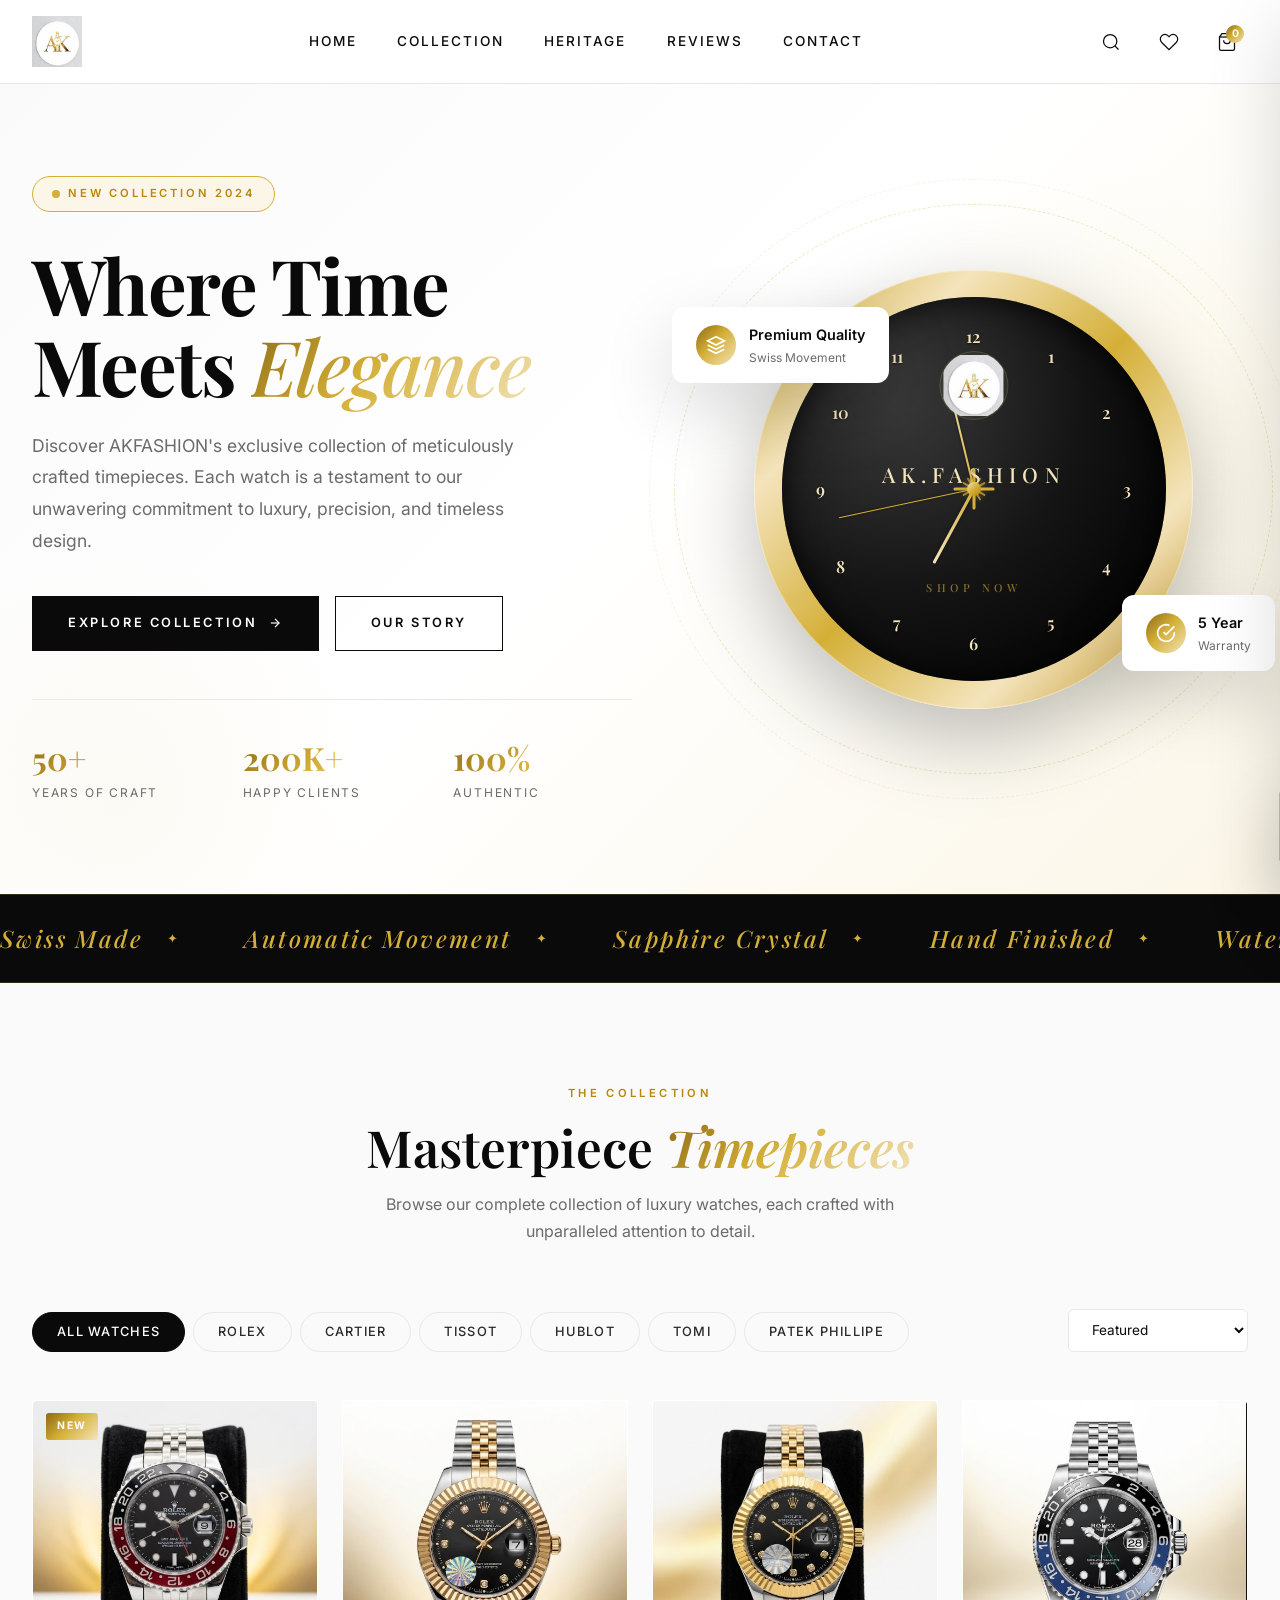
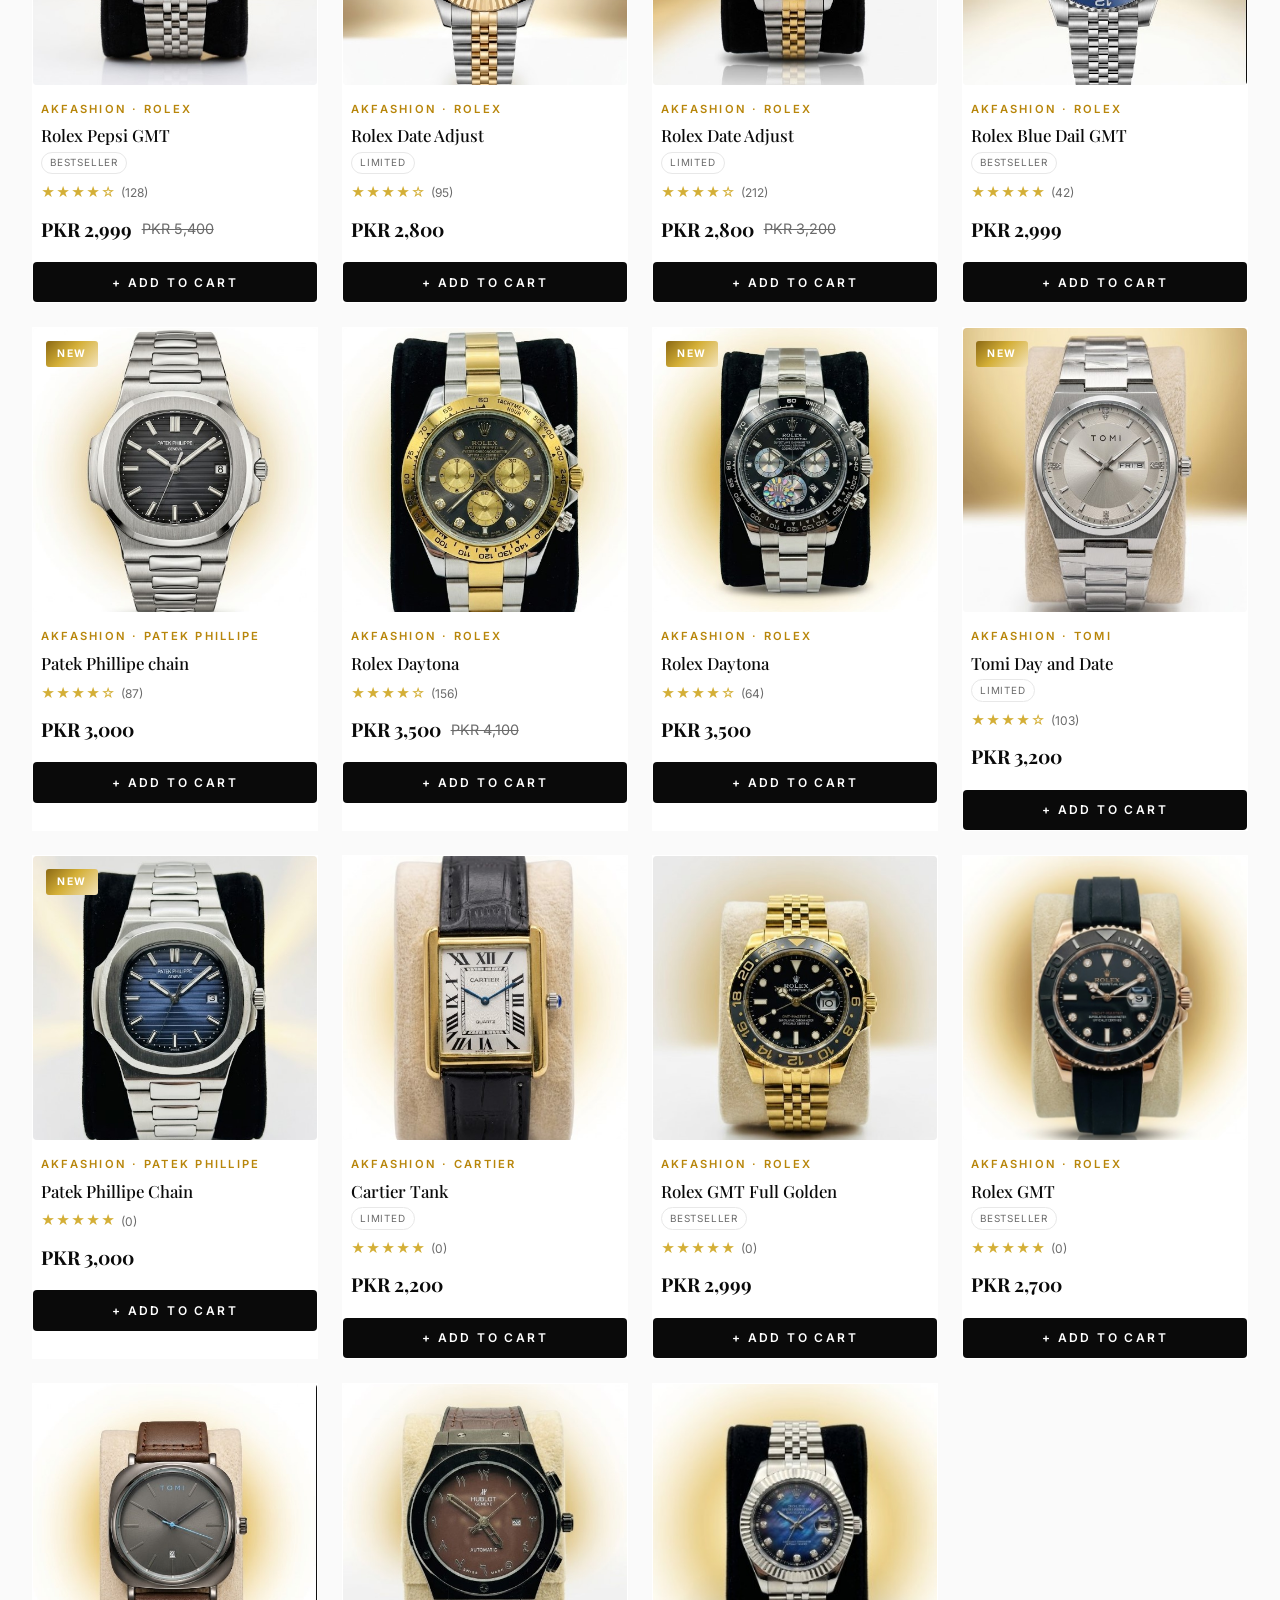
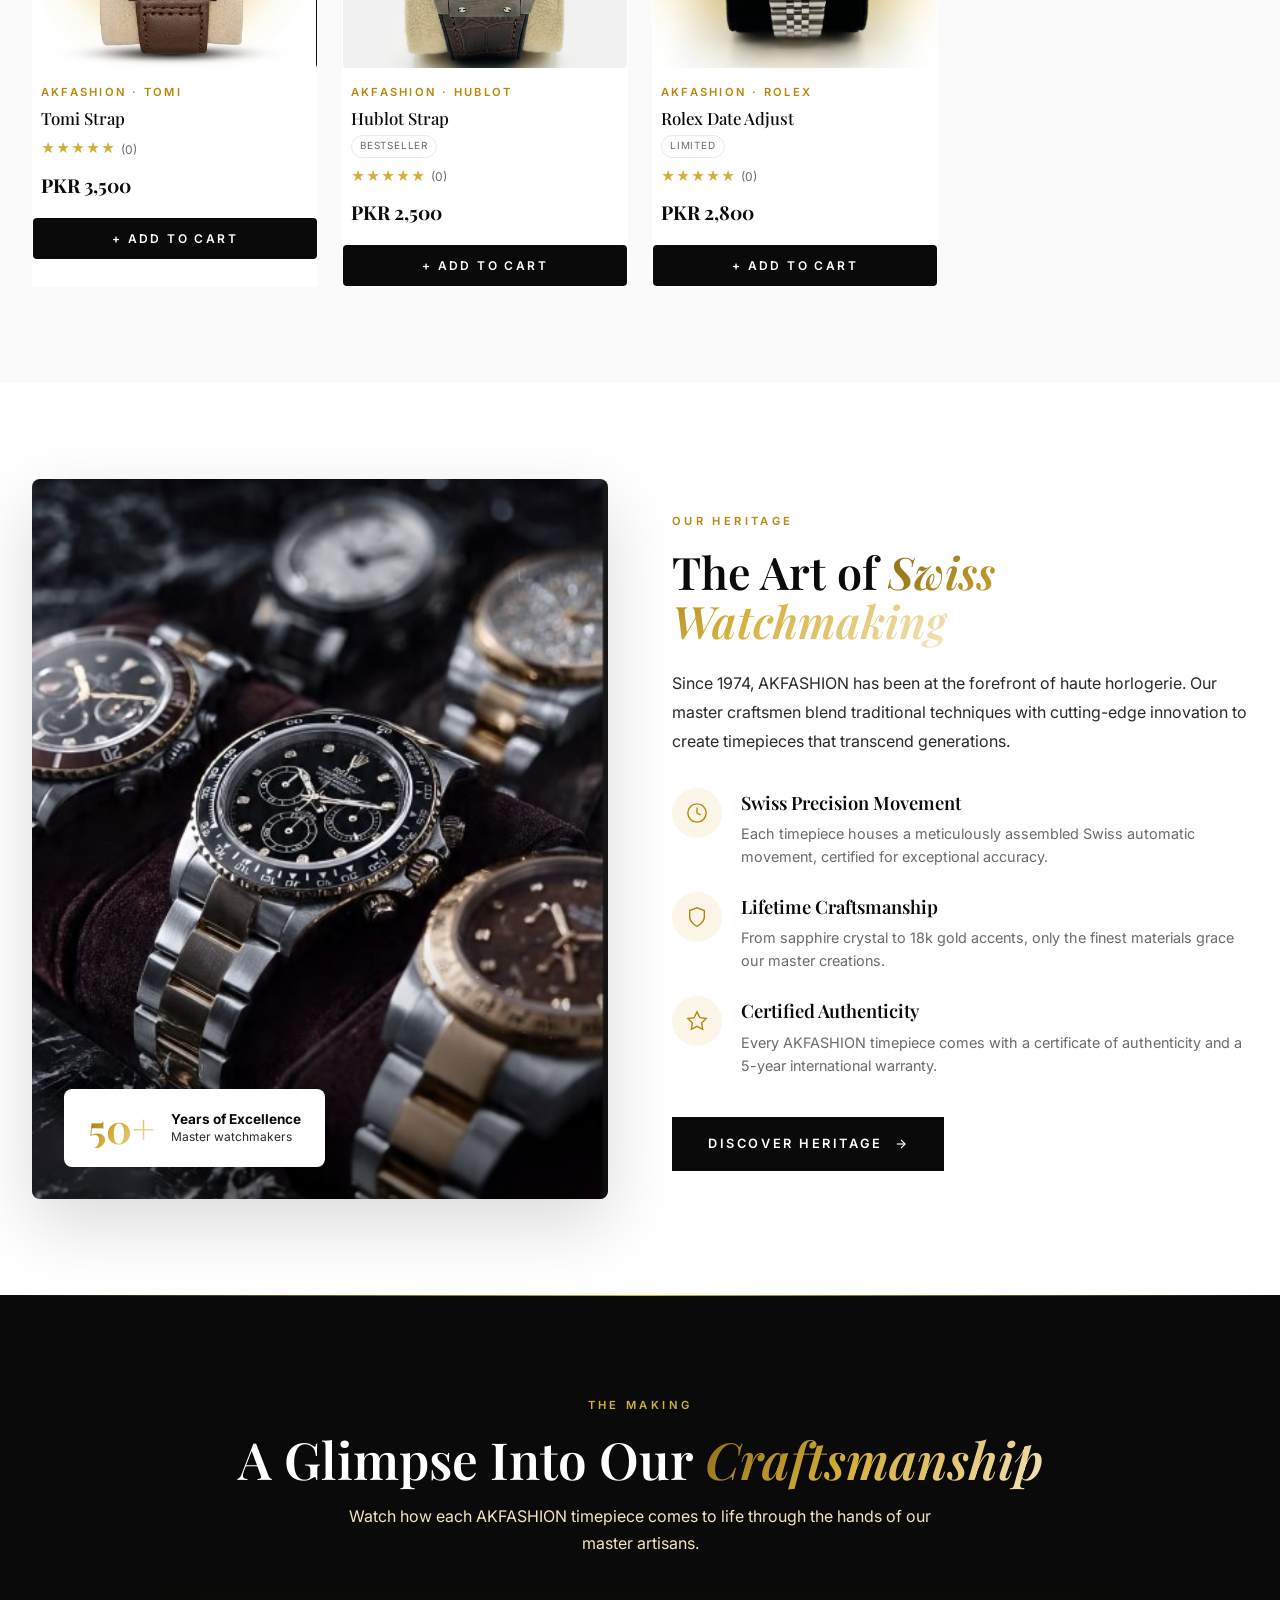
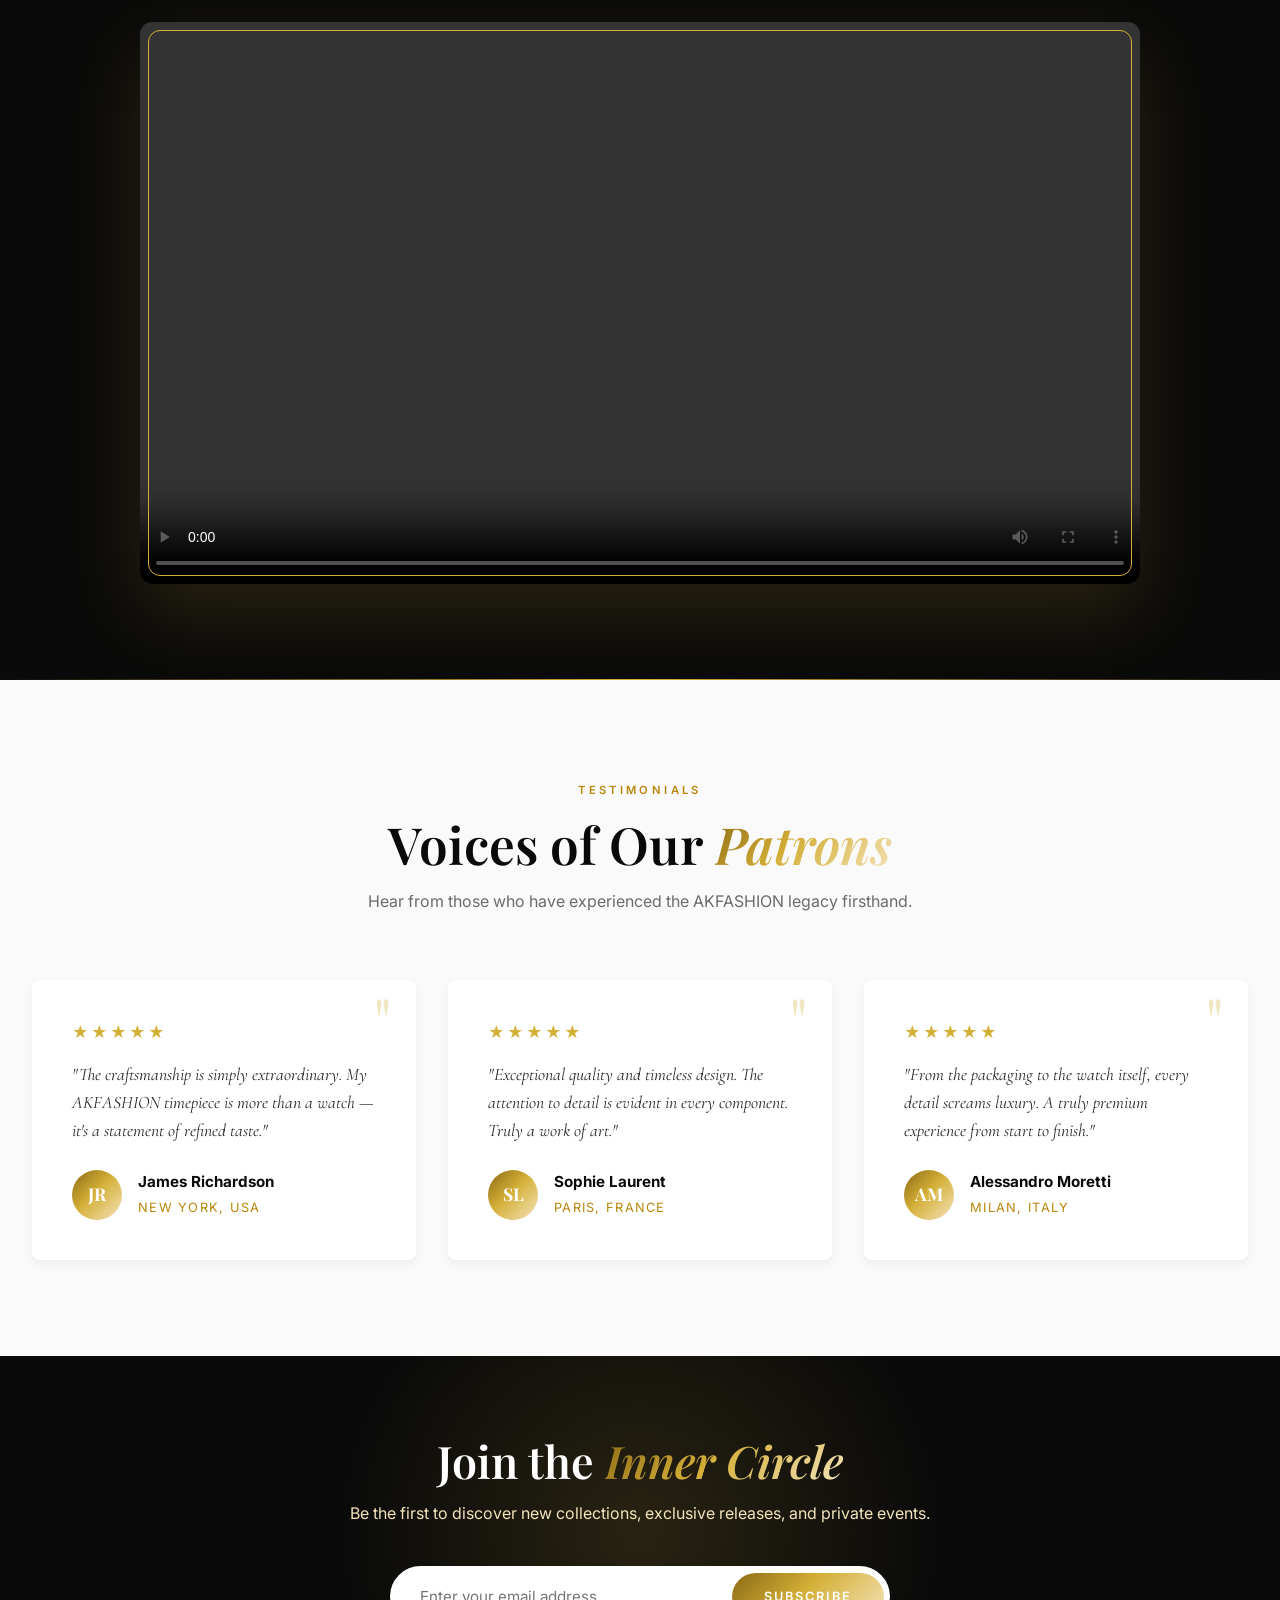
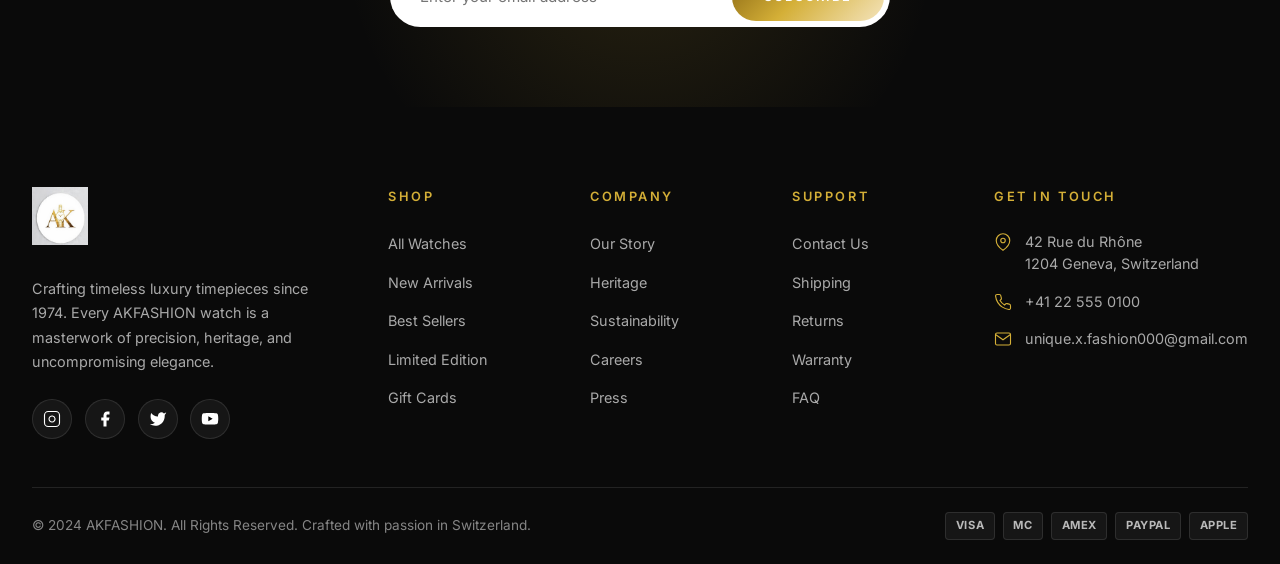
==== commit acb00f8e: "Add files via upload" ====
--- a/index.html
+++ b/index.html
@@ -132,7 +132,7 @@
 
           <!-- LOGO on the watch dial (top center) -->
           <div class="watch-logo" id="watchLogo">
-            <img src="https://images.unsplash.com/photo-1611591437281-460bfbe1220a?w=200&q=80" alt="AKFASHION Logo" id="logoImage" onerror="this.style.display='none'; this.parentElement.innerHTML='<span style=\'color:#D4AF37;font-family:var(--serif);font-size:0.6rem;font-weight:700;letter-spacing:0.1em;text-align:center;line-height:1.2;\'>AK<br/>FASHION</span>';" />
+            <img src="images/favicon-1787523819941.jpg" alt="AKFASHION Logo" id="logoImage" onerror="this.style.display='none'; this.parentElement.innerHTML='<span style=\'color:#D4AF37;font-family:var(--serif);font-size:0.6rem;font-weight:700;letter-spacing:0.1em;text-align:center;line-height:1.2;\'>AK<br/>FASHION</span>';" />
           </div>
 
           <!-- AK.FASHION text on dial -->
--- a/css/style.css
+++ b/css/style.css
@@ -281,8 +281,7 @@
   width:100%;
   height:100%;
   object-fit:contain;
-  padding:8%;
-  filter:brightness(0) saturate(100%) invert(75%) sepia(45%) saturate(450%) hue-rotate(7deg) brightness(95%) contrast(90%);
+  padding:4%;
 }
 .watch-logo:hover{
   border-color:rgba(212,175,55,0.5);
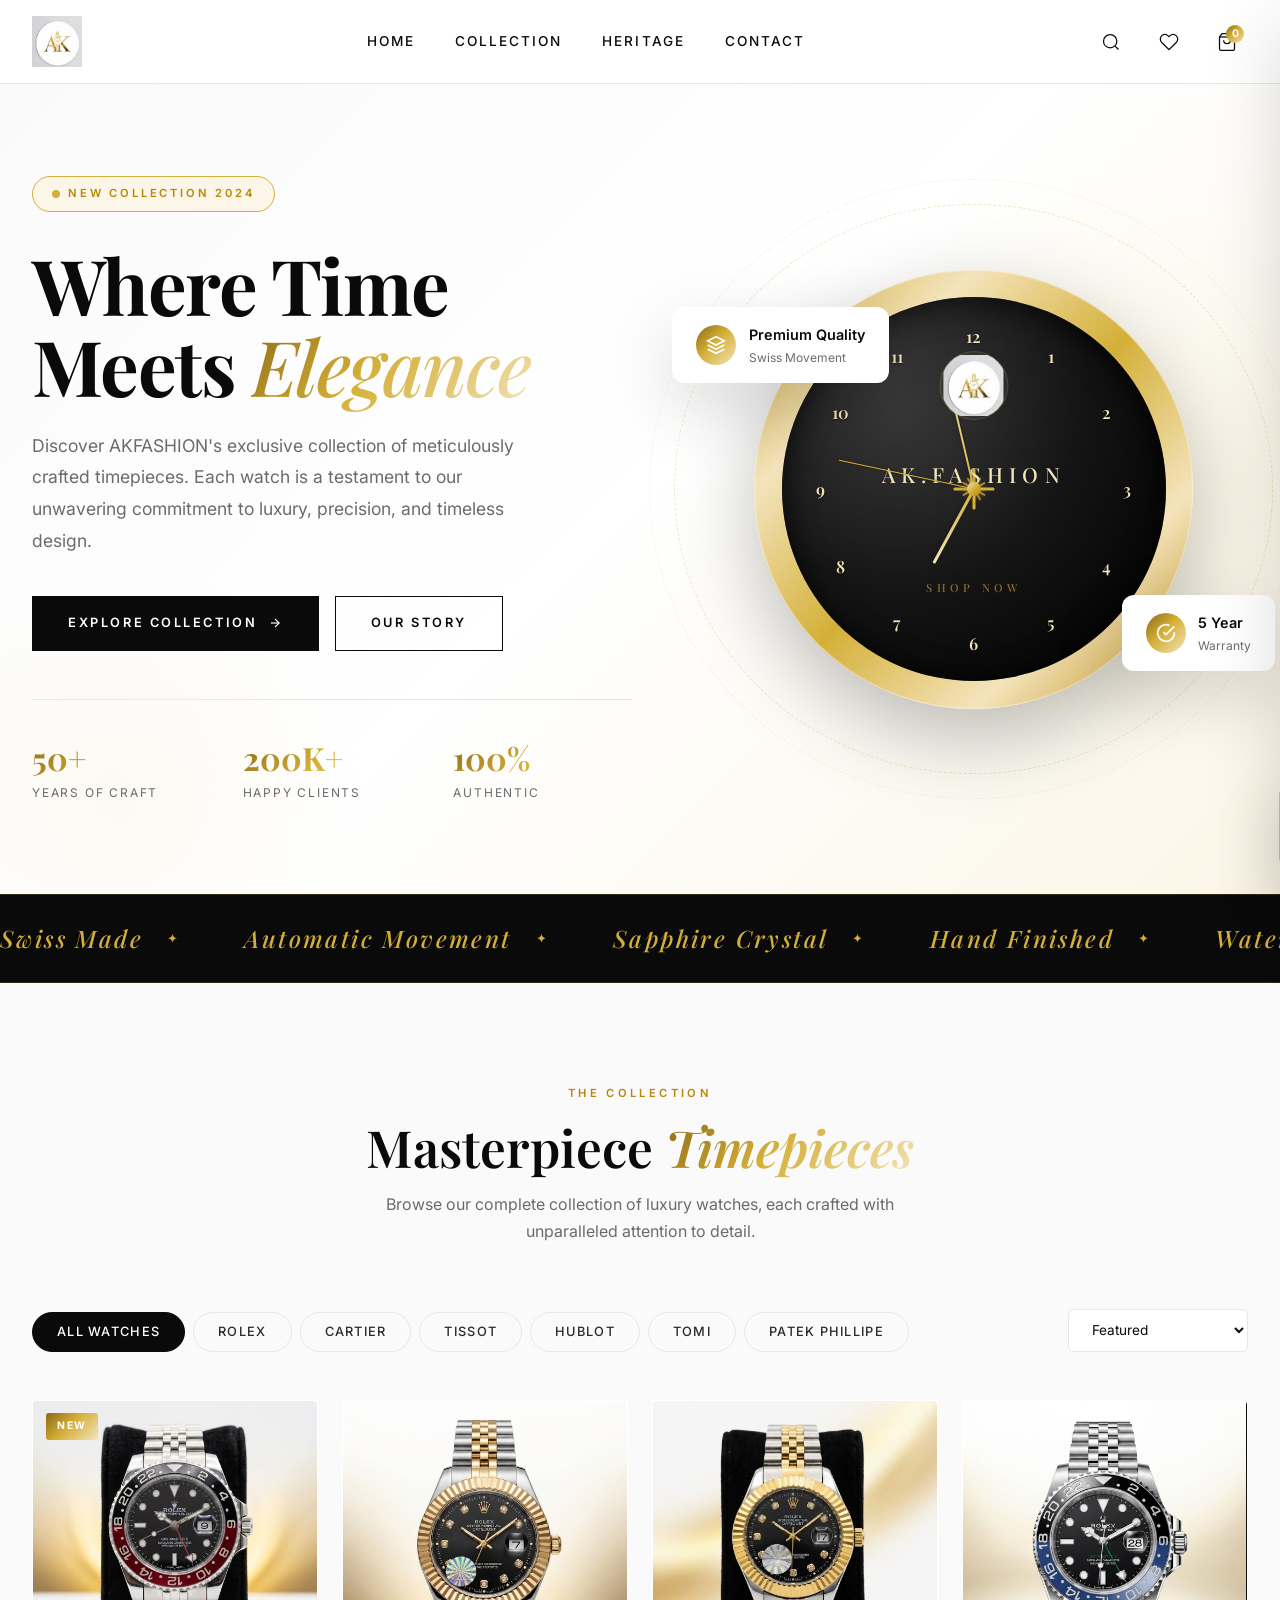
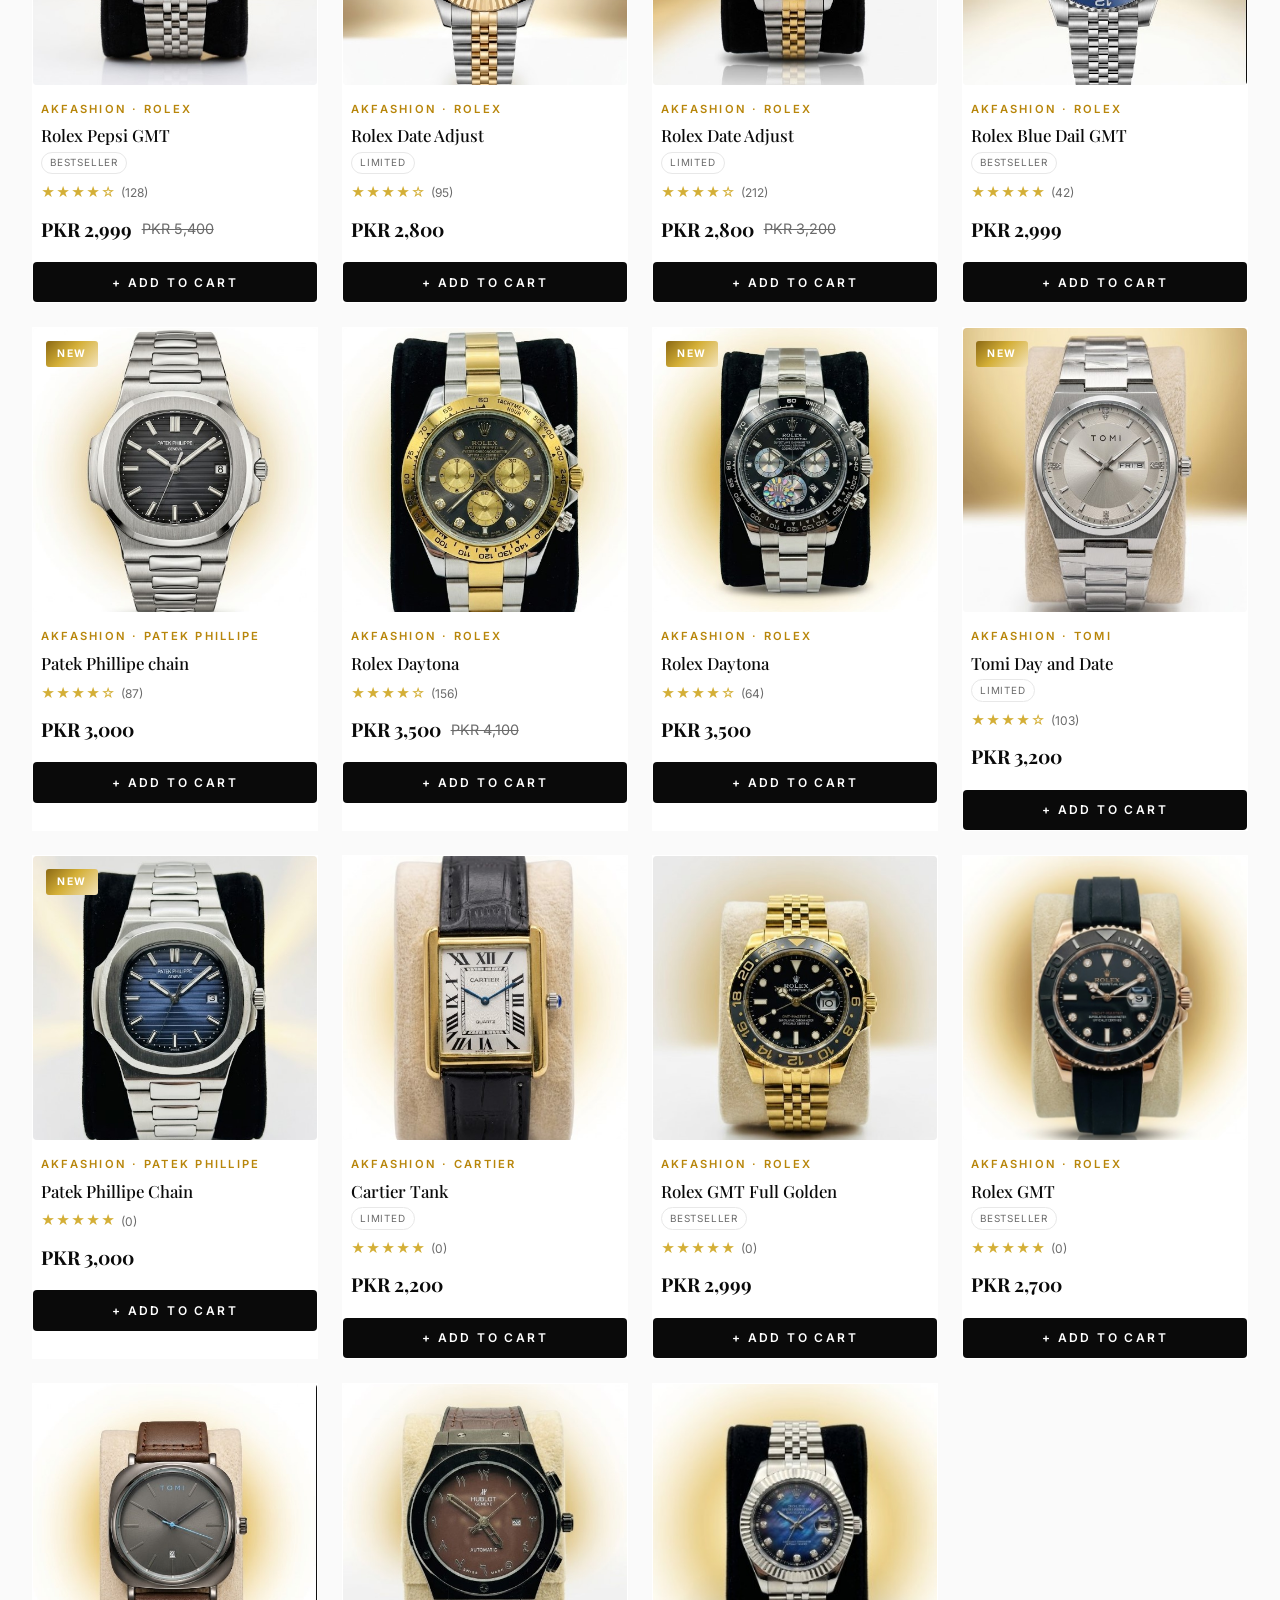
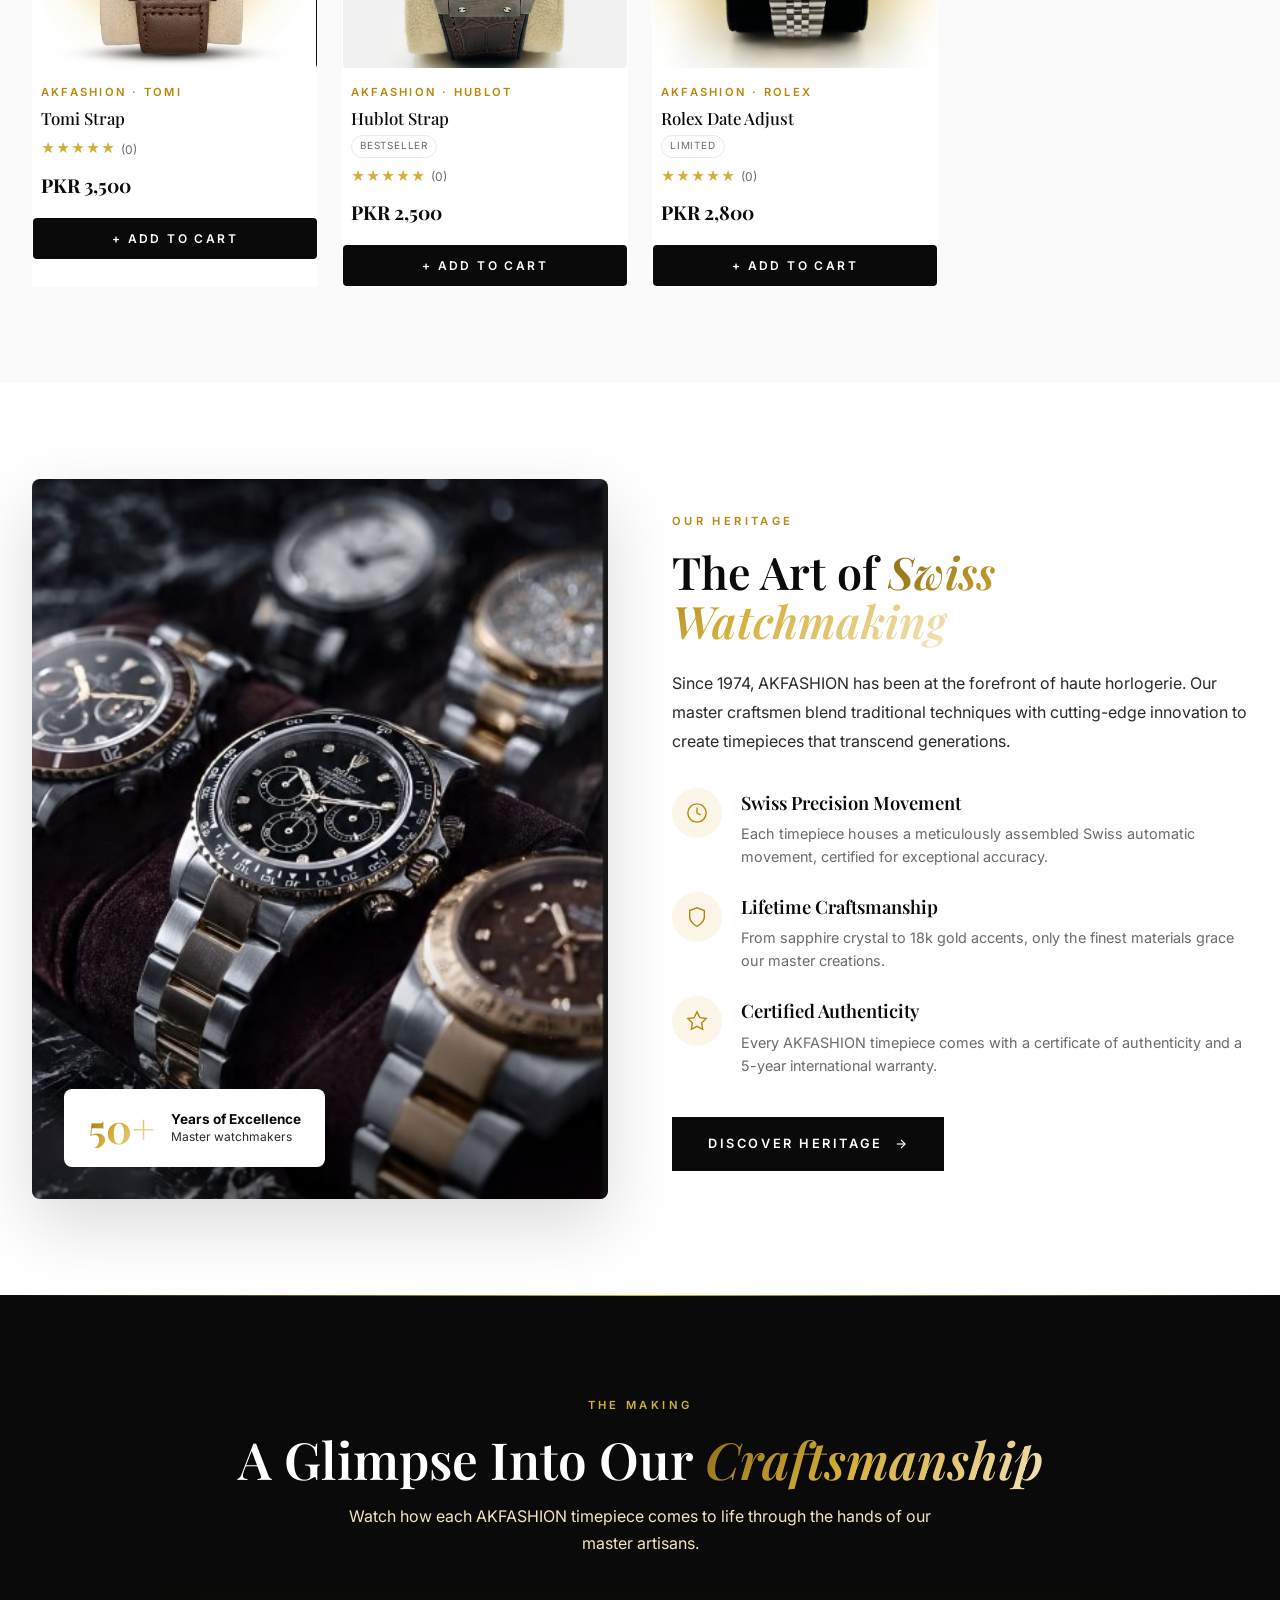
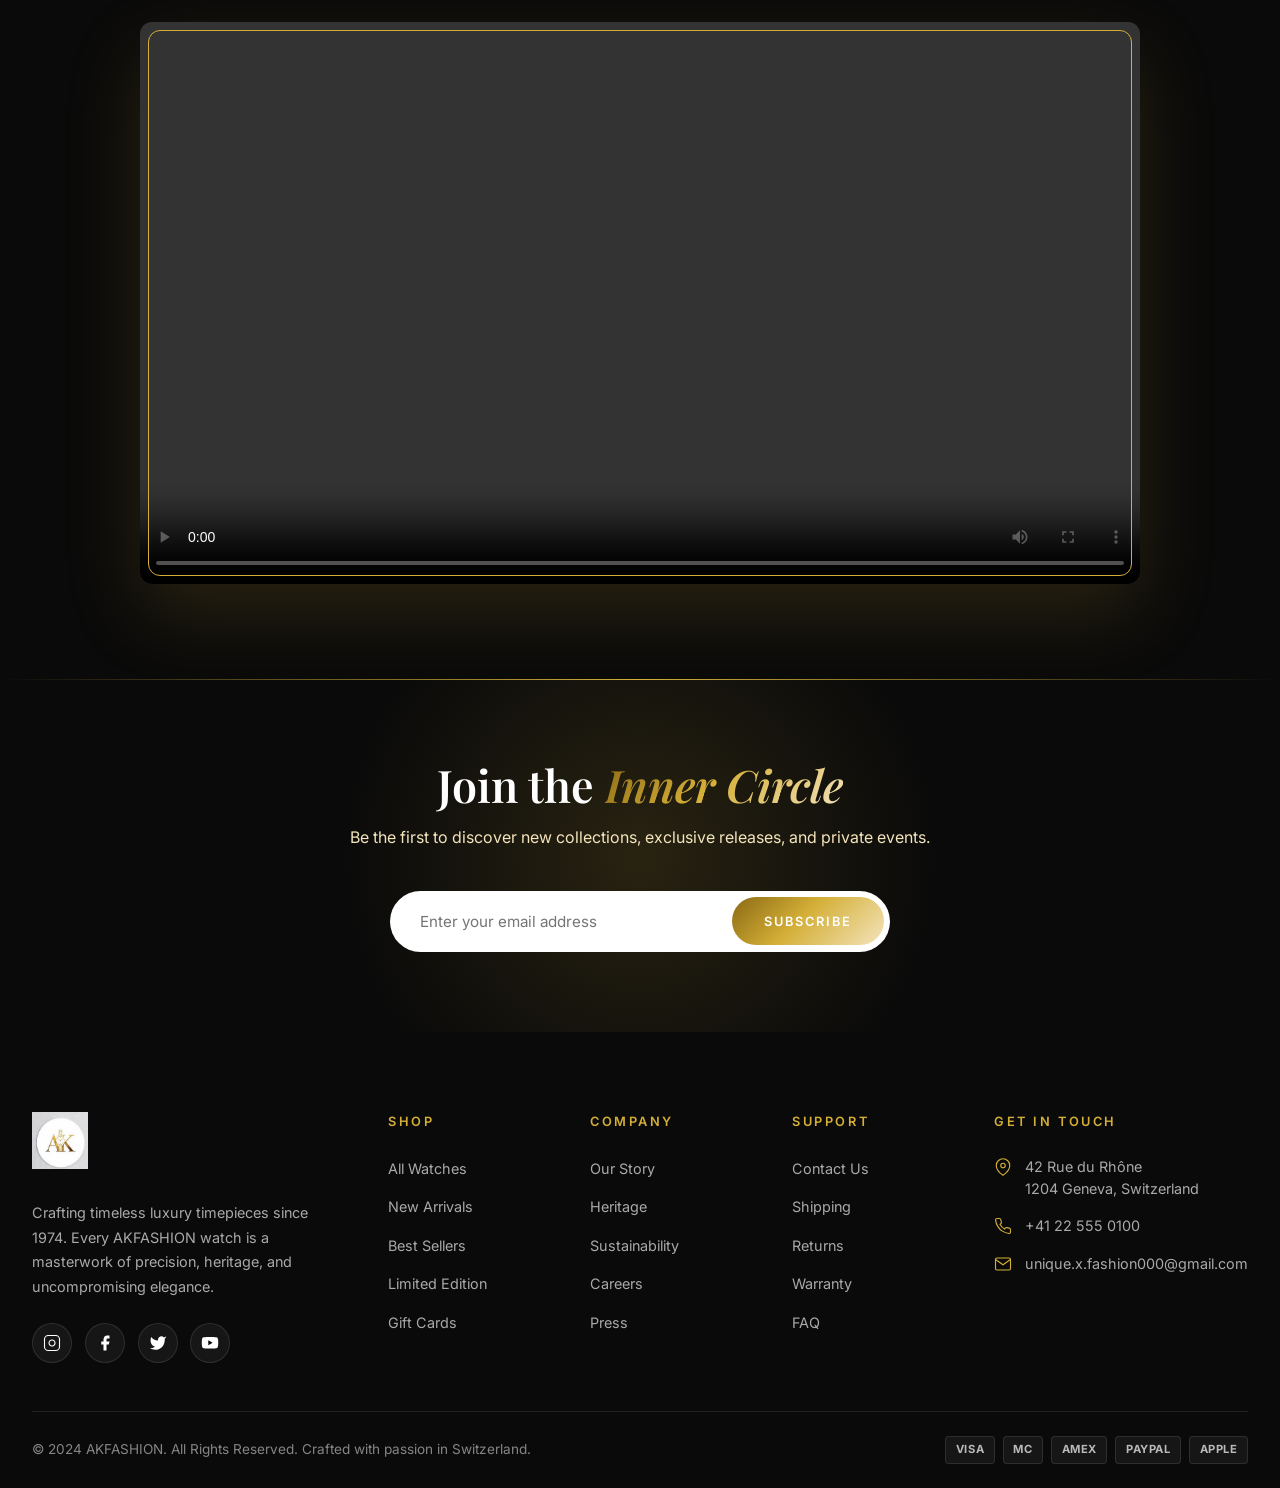
==== commit 85ddeae2: "Add files via upload" ====
--- a/index.html
+++ b/index.html
@@ -24,7 +24,6 @@
       <a href="#home">Home</a>
       <a href="#catalog">Collection</a>
       <a href="#about">Heritage</a>
-      <a href="#testimonials">Reviews</a>
       <a href="contact.html">Contact</a>
     </nav>
     <div class="header-actions">
@@ -74,7 +73,6 @@
     <a href="#home" onclick="toggleMobileMenu()">Home</a>
     <a href="#catalog" onclick="toggleMobileMenu()">Collection</a>
     <a href="#about" onclick="toggleMobileMenu()">Heritage</a>
-    <a href="#testimonials" onclick="toggleMobileMenu()">Reviews</a>
     <a href="contact.html" onclick="toggleMobileMenu()">Contact</a>
   </nav>
   <div class="mobile-menu-footer">
@@ -288,45 +286,6 @@
   </div>
 </section>
 
-<section class="testimonials" id="testimonials">
-  <div class="section-inner">
-    <div class="section-head reveal">
-      <span class="section-eyebrow">Testimonials</span>
-      <h2 class="section-title">Voices of Our <span class="gold">Patrons</span></h2>
-      <p class="section-desc">Hear from those who have experienced the AKFASHION legacy firsthand.</p>
-    </div>
-    <div class="testimonial-grid">
-      <div class="testimonial-card reveal">
-        <span class="testimonial-quote">"</span>
-        <div class="testimonial-stars">★★★★★</div>
-        <p class="testimonial-text">"The craftsmanship is simply extraordinary. My AKFASHION timepiece is more than a watch — it's a statement of refined taste."</p>
-        <div class="testimonial-author">
-          <div class="author-avatar">JR</div>
-          <div class="author-info"><strong>James Richardson</strong><span>New York, USA</span></div>
-        </div>
-      </div>
-      <div class="testimonial-card reveal reveal-delay-1">
-        <span class="testimonial-quote">"</span>
-        <div class="testimonial-stars">★★★★★</div>
-        <p class="testimonial-text">"Exceptional quality and timeless design. The attention to detail is evident in every component. Truly a work of art."</p>
-        <div class="testimonial-author">
-          <div class="author-avatar">SL</div>
-          <div class="author-info"><strong>Sophie Laurent</strong><span>Paris, France</span></div>
-        </div>
-      </div>
-      <div class="testimonial-card reveal reveal-delay-2">
-        <span class="testimonial-quote">"</span>
-        <div class="testimonial-stars">★★★★★</div>
-        <p class="testimonial-text">"From the packaging to the watch itself, every detail screams luxury. A truly premium experience from start to finish."</p>
-        <div class="testimonial-author">
-          <div class="author-avatar">AM</div>
-          <div class="author-info"><strong>Alessandro Moretti</strong><span>Milan, Italy</span></div>
-        </div>
-      </div>
-    </div>
-  </div>
-</section>
-
 <section class="newsletter">
   <div class="newsletter-inner">
     <h2>Join the <span class="gold">Inner Circle</span></h2>
--- a/css/style.css
+++ b/css/style.css
@@ -806,6 +806,7 @@
   .footer-grid{grid-template-columns:repeat(2,1fr);gap:2.5rem;}
   .nav{display:none;}
   .menu-toggle{display:flex;}
+  .header-inner{grid-template-columns:auto auto;justify-content:space-between;}
   .modal-content{grid-template-columns:1fr;}
   .modal-info-section{padding:2rem;max-width:100%;}
   .modal-image-section{padding:2rem;}
@@ -815,8 +816,9 @@
 
 @media (max-width:768px){
   section{padding:4rem 1.2rem;}
-  .header-inner{padding:0.8rem 1.2rem;gap:1rem;}
+  .header-inner{padding:0.8rem 1.2rem;gap:0.6rem;}
   .logo{font-size:1.3rem;letter-spacing:0.2em;}
+  .header-actions{gap:0.3rem;}
   .icon-btn{width:38px;height:38px;}
   .hero{min-height:auto;padding:3rem 1.2rem 4rem;}
   .hero h1{font-size:2.5rem;}
@@ -864,4 +866,10 @@
   .products-grid{grid-template-columns:repeat(2,1fr);gap:0.6rem;}
   .hero h1{font-size:2rem;}
   .footer-grid{grid-template-columns:1fr;}
-}
+  .header-inner{padding:0.7rem 0.8rem;gap:0.4rem;}
+  .logo{font-size:1.05rem;letter-spacing:0.12em;}
+  .header-actions{gap:0.1rem;}
+  .icon-btn{width:34px;height:34px;}
+  .icon-btn svg{width:17px;height:17px;}
+  .cart-count{width:16px;height:16px;min-width:16px;font-size:0.6rem;}
+}
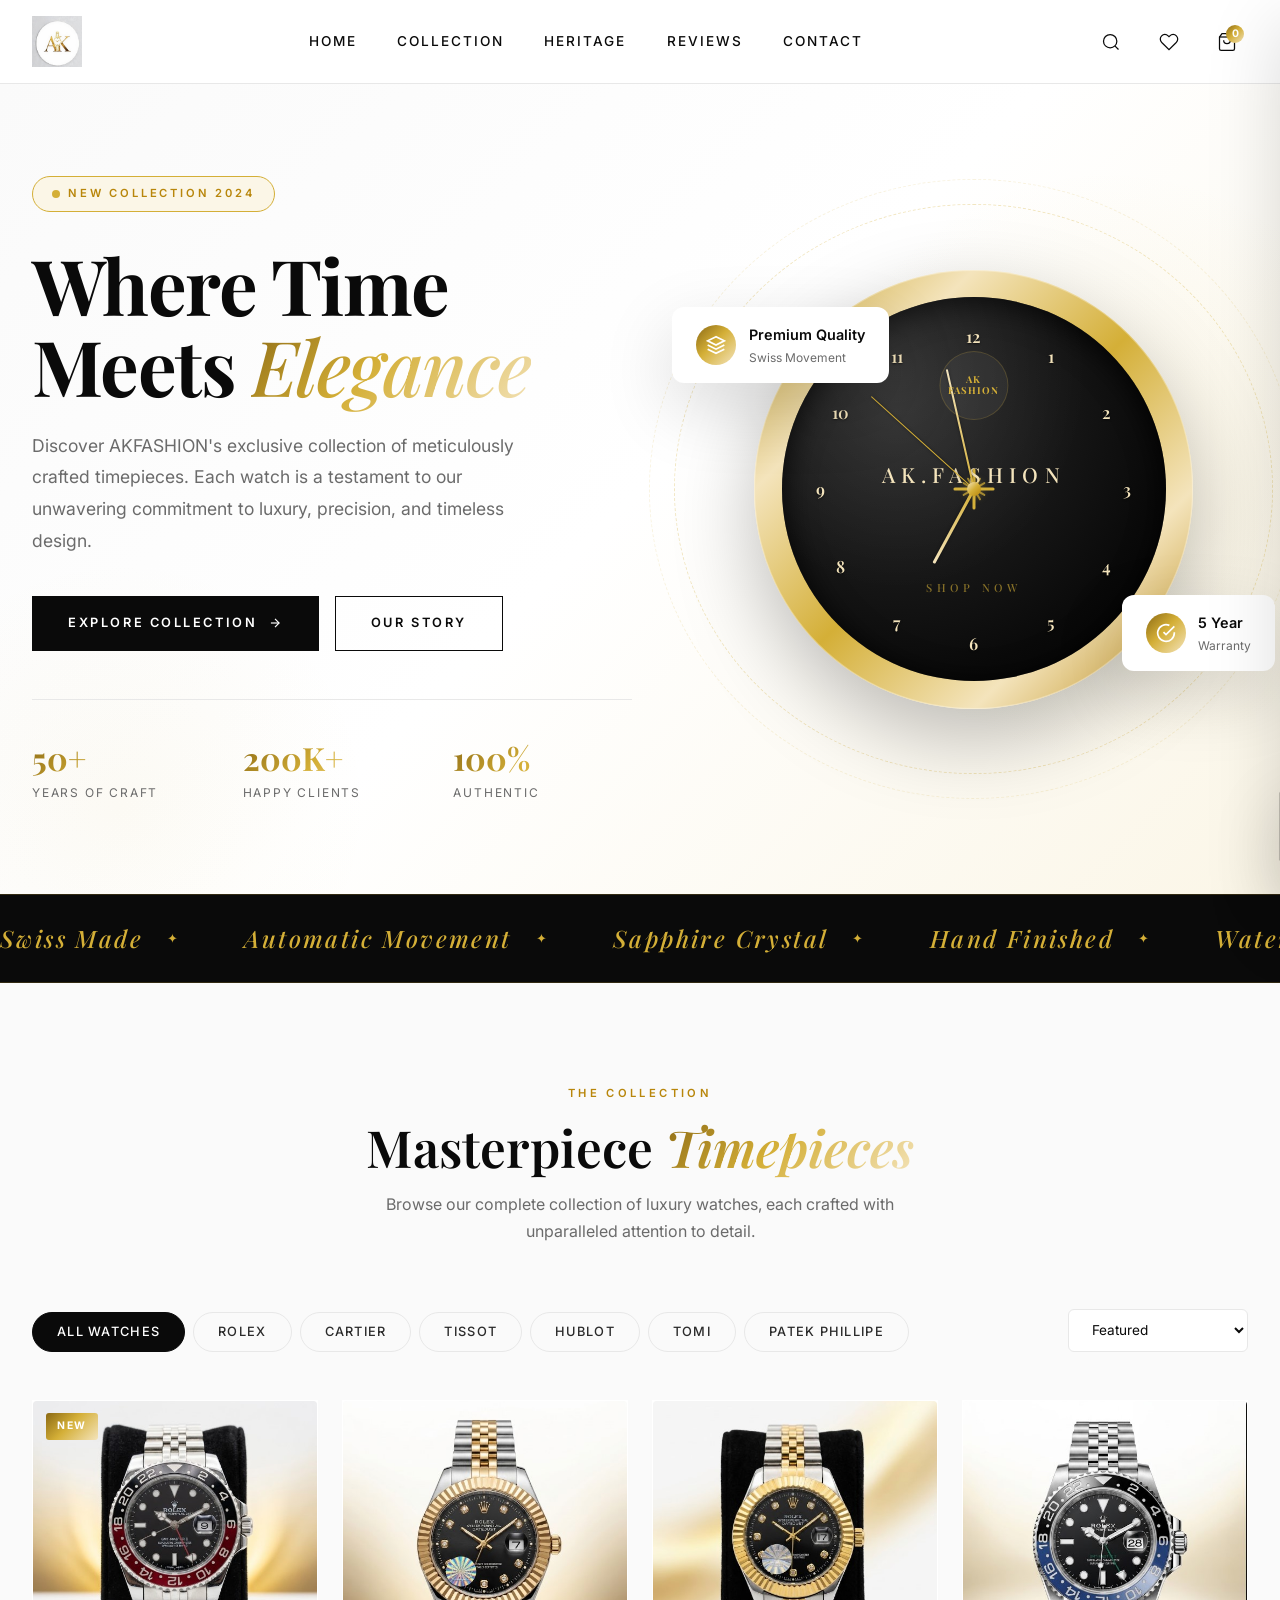
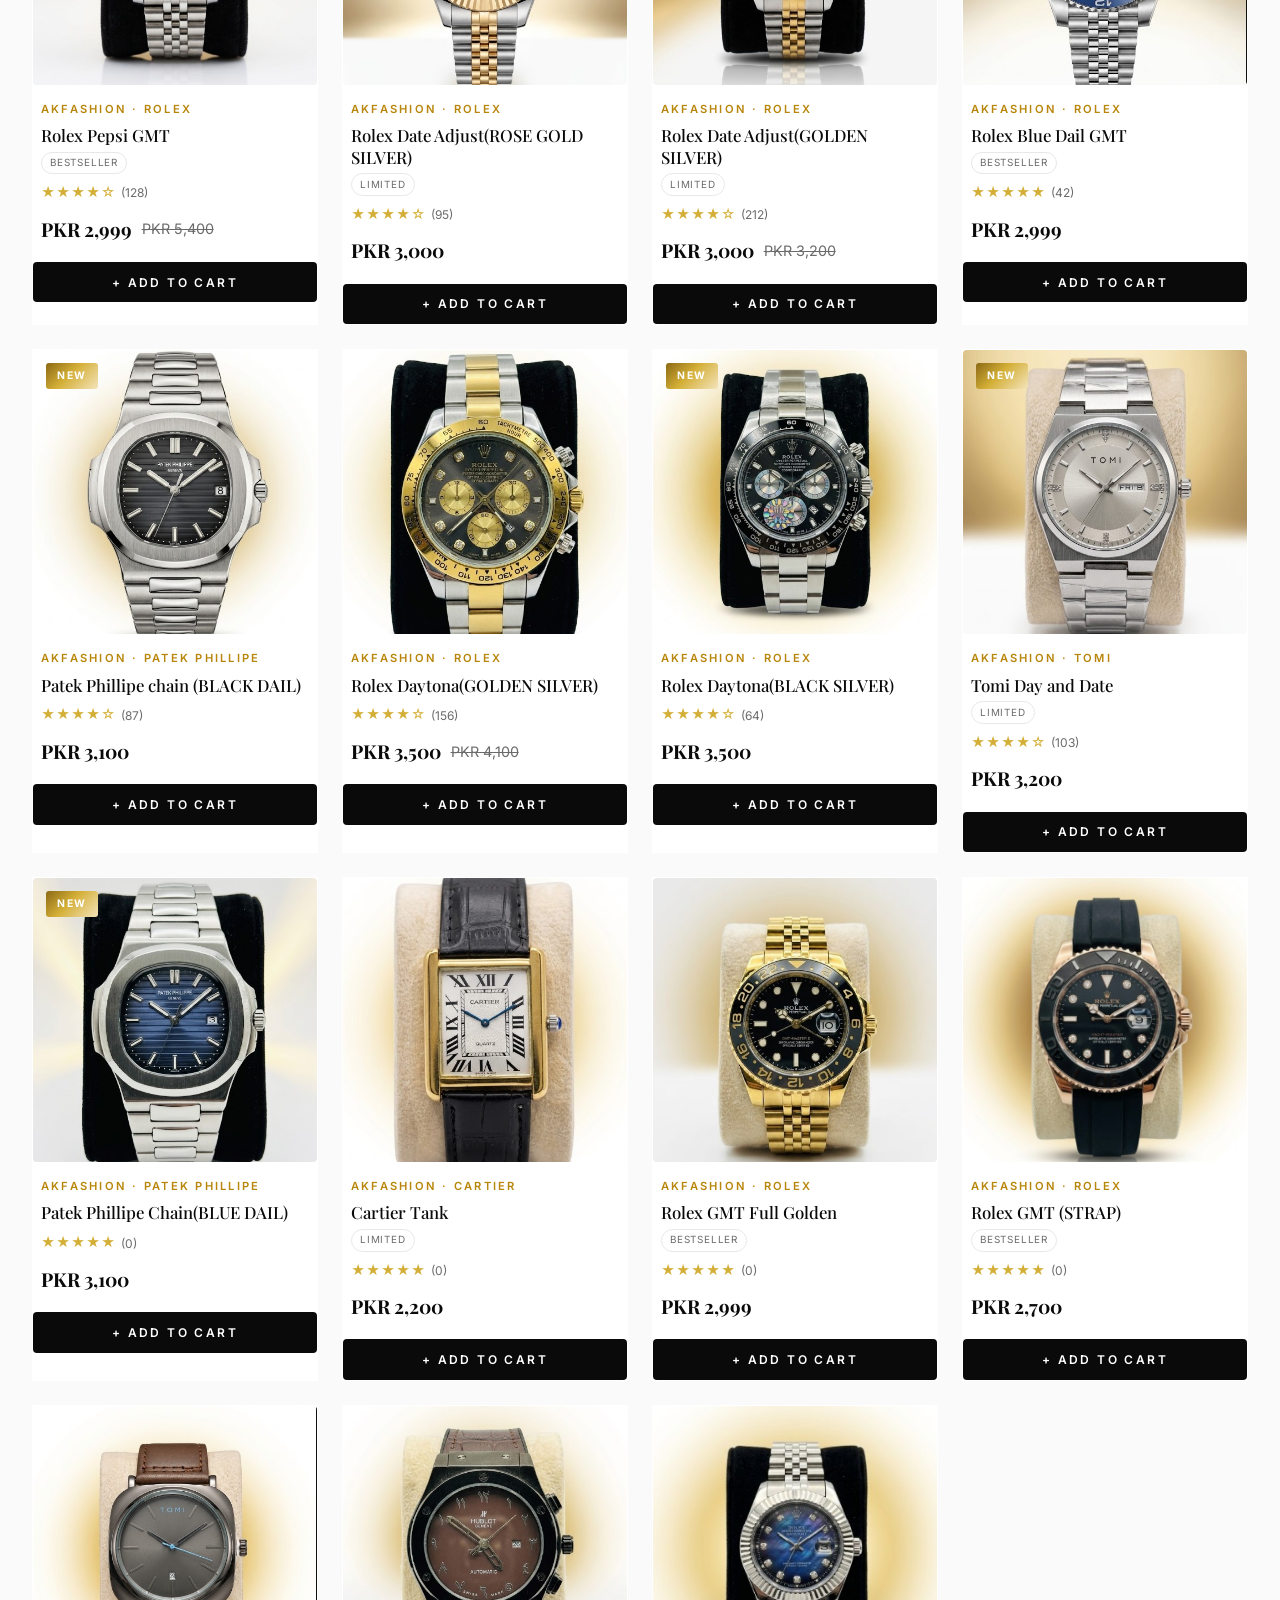
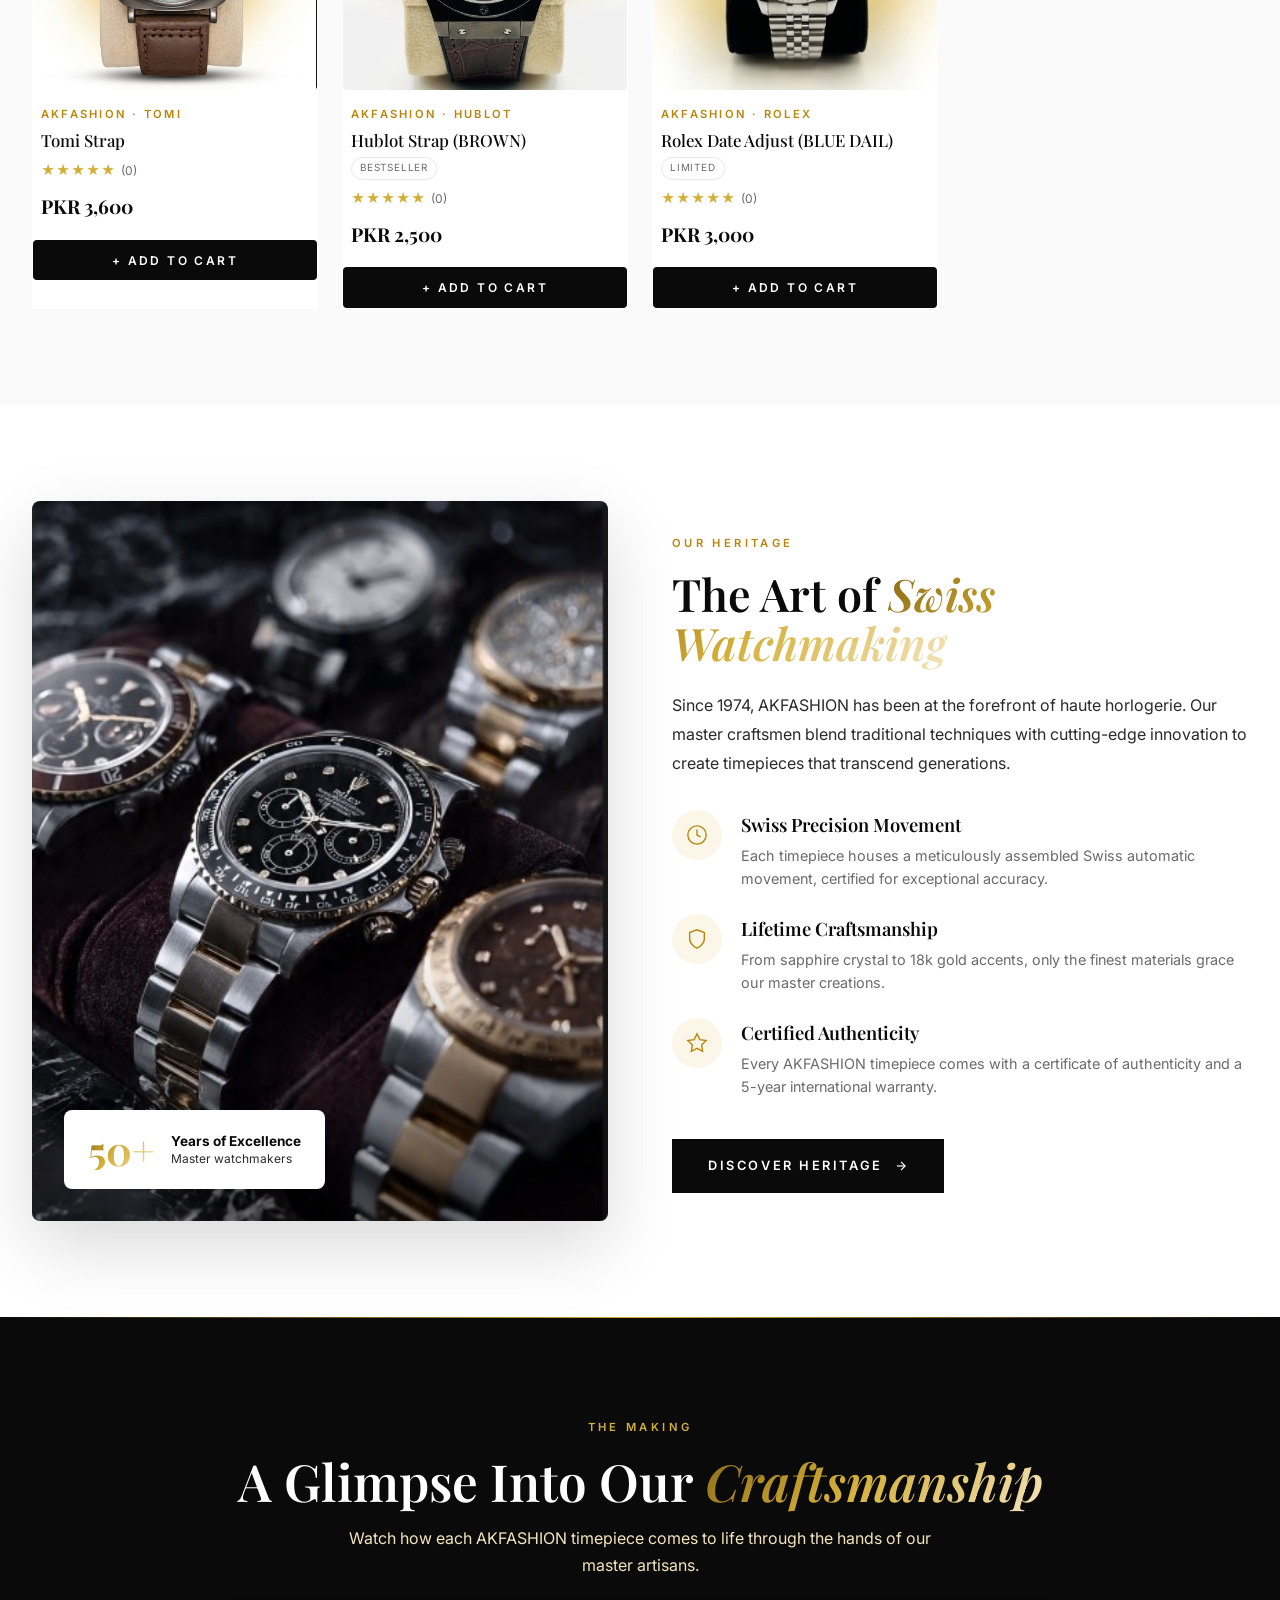
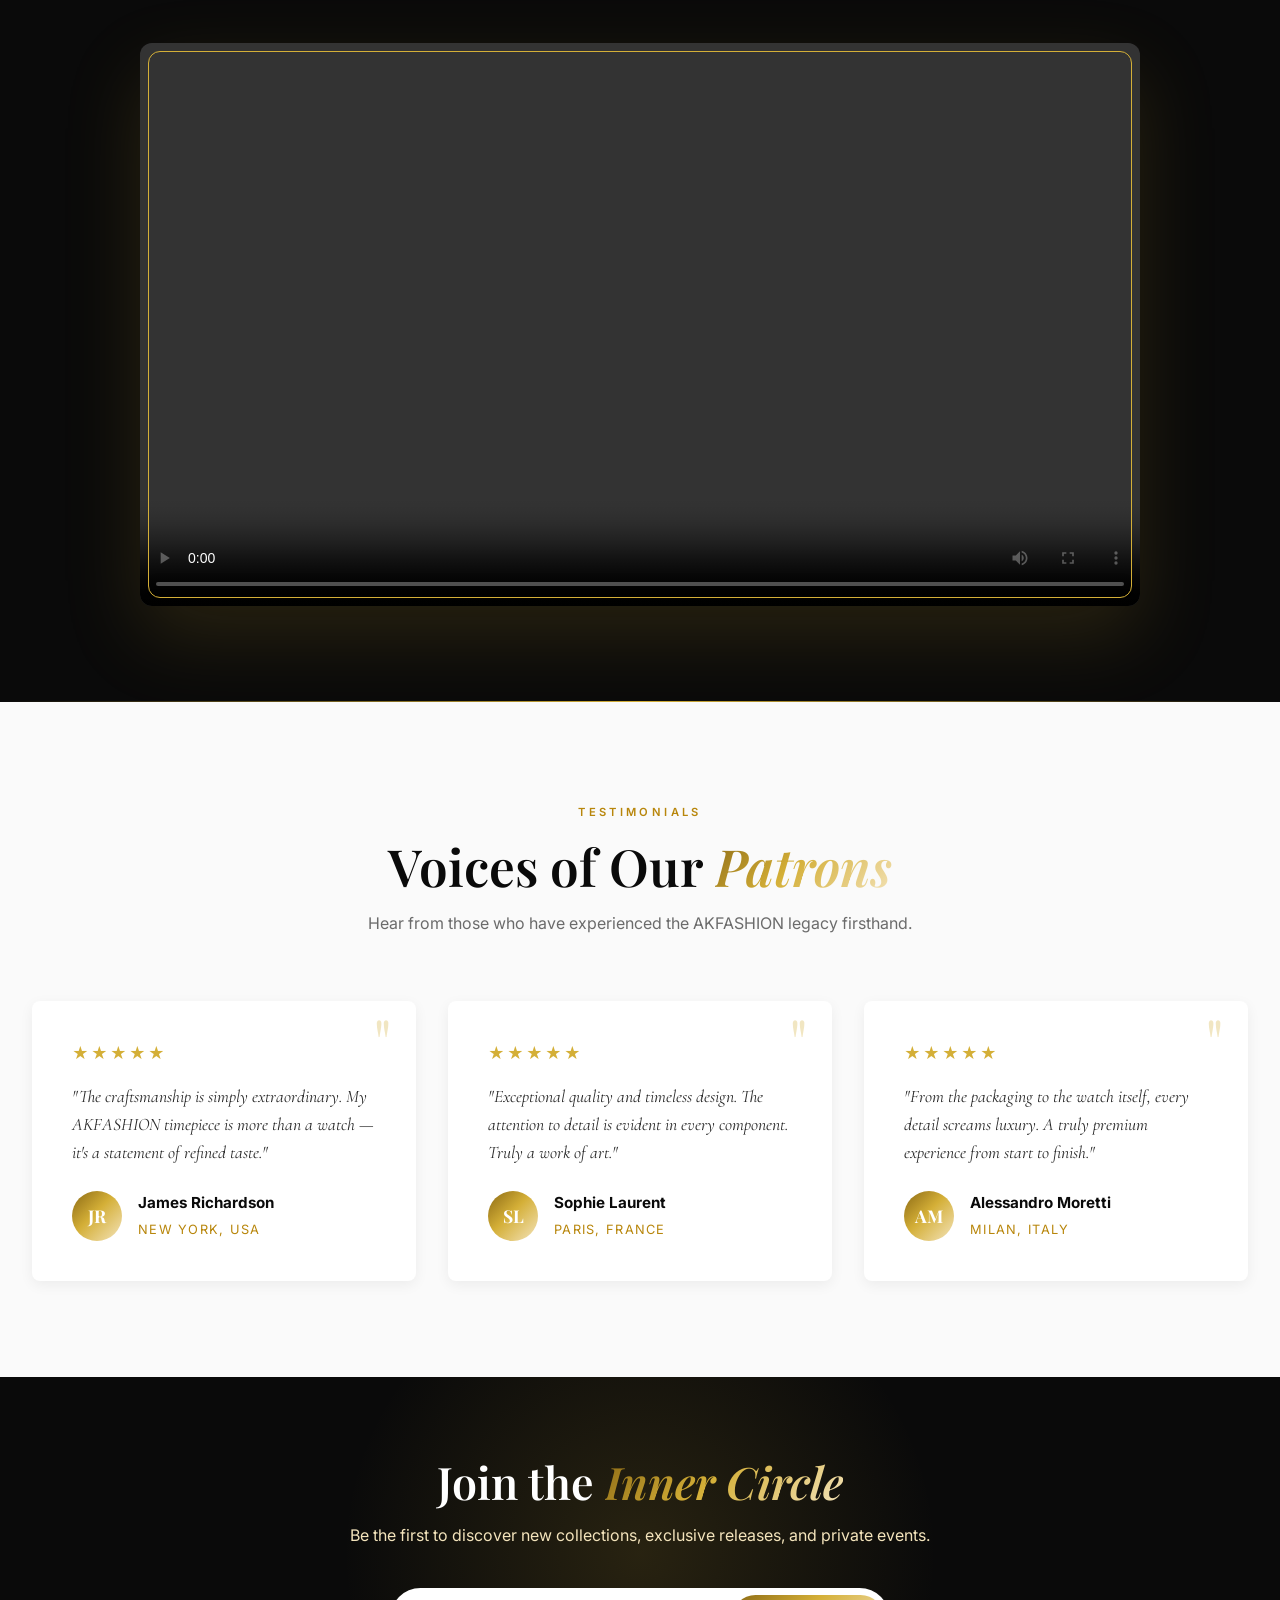
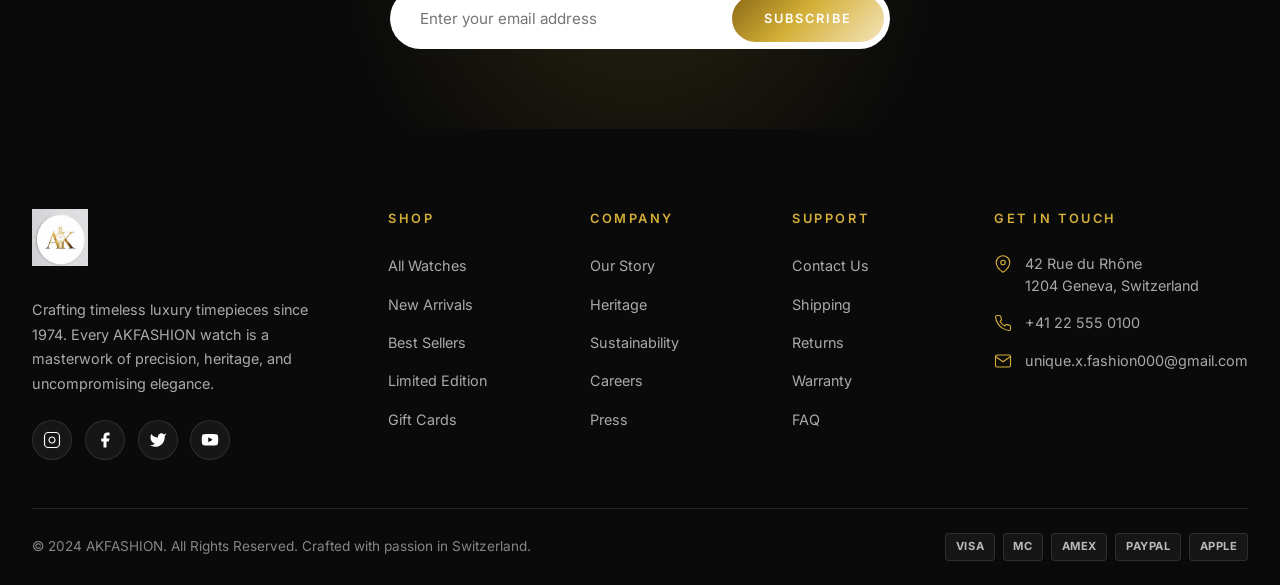
==== commit 3e3a3e2c: "Add files via upload" ====
--- a/index.html
+++ b/index.html
@@ -24,6 +24,7 @@
       <a href="#home">Home</a>
       <a href="#catalog">Collection</a>
       <a href="#about">Heritage</a>
+      <a href="#testimonials">Reviews</a>
       <a href="contact.html">Contact</a>
     </nav>
     <div class="header-actions">
@@ -73,6 +74,7 @@
     <a href="#home" onclick="toggleMobileMenu()">Home</a>
     <a href="#catalog" onclick="toggleMobileMenu()">Collection</a>
     <a href="#about" onclick="toggleMobileMenu()">Heritage</a>
+    <a href="#testimonials" onclick="toggleMobileMenu()">Reviews</a>
     <a href="contact.html" onclick="toggleMobileMenu()">Contact</a>
   </nav>
   <div class="mobile-menu-footer">
@@ -130,7 +132,7 @@
 
           <!-- LOGO on the watch dial (top center) -->
           <div class="watch-logo" id="watchLogo">
-            <img src="images/favicon-1787523819941.jpg" alt="AKFASHION Logo" id="logoImage" onerror="this.style.display='none'; this.parentElement.innerHTML='<span style=\'color:#D4AF37;font-family:var(--serif);font-size:0.6rem;font-weight:700;letter-spacing:0.1em;text-align:center;line-height:1.2;\'>AK<br/>FASHION</span>';" />
+            <img src="https://images.unsplash.com/photo-1611591437281-460bfbe1220a?w=200&q=80" alt="AKFASHION Logo" id="logoImage" onerror="this.style.display='none'; this.parentElement.innerHTML='<span style=\'color:#D4AF37;font-family:var(--serif);font-size:0.6rem;font-weight:700;letter-spacing:0.1em;text-align:center;line-height:1.2;\'>AK<br/>FASHION</span>';" />
           </div>
 
           <!-- AK.FASHION text on dial -->
@@ -286,6 +288,45 @@
   </div>
 </section>
 
+<section class="testimonials" id="testimonials">
+  <div class="section-inner">
+    <div class="section-head reveal">
+      <span class="section-eyebrow">Testimonials</span>
+      <h2 class="section-title">Voices of Our <span class="gold">Patrons</span></h2>
+      <p class="section-desc">Hear from those who have experienced the AKFASHION legacy firsthand.</p>
+    </div>
+    <div class="testimonial-grid">
+      <div class="testimonial-card reveal">
+        <span class="testimonial-quote">"</span>
+        <div class="testimonial-stars">★★★★★</div>
+        <p class="testimonial-text">"The craftsmanship is simply extraordinary. My AKFASHION timepiece is more than a watch — it's a statement of refined taste."</p>
+        <div class="testimonial-author">
+          <div class="author-avatar">JR</div>
+          <div class="author-info"><strong>James Richardson</strong><span>New York, USA</span></div>
+        </div>
+      </div>
+      <div class="testimonial-card reveal reveal-delay-1">
+        <span class="testimonial-quote">"</span>
+        <div class="testimonial-stars">★★★★★</div>
+        <p class="testimonial-text">"Exceptional quality and timeless design. The attention to detail is evident in every component. Truly a work of art."</p>
+        <div class="testimonial-author">
+          <div class="author-avatar">SL</div>
+          <div class="author-info"><strong>Sophie Laurent</strong><span>Paris, France</span></div>
+        </div>
+      </div>
+      <div class="testimonial-card reveal reveal-delay-2">
+        <span class="testimonial-quote">"</span>
+        <div class="testimonial-stars">★★★★★</div>
+        <p class="testimonial-text">"From the packaging to the watch itself, every detail screams luxury. A truly premium experience from start to finish."</p>
+        <div class="testimonial-author">
+          <div class="author-avatar">AM</div>
+          <div class="author-info"><strong>Alessandro Moretti</strong><span>Milan, Italy</span></div>
+        </div>
+      </div>
+    </div>
+  </div>
+</section>
+
 <section class="newsletter">
   <div class="newsletter-inner">
     <h2>Join the <span class="gold">Inner Circle</span></h2>
--- a/css/style.css
+++ b/css/style.css
@@ -281,7 +281,8 @@
   width:100%;
   height:100%;
   object-fit:contain;
-  padding:4%;
+  padding:8%;
+  filter:brightness(0) saturate(100%) invert(75%) sepia(45%) saturate(450%) hue-rotate(7deg) brightness(95%) contrast(90%);
 }
 .watch-logo:hover{
   border-color:rgba(212,175,55,0.5);
@@ -806,7 +807,6 @@
   .footer-grid{grid-template-columns:repeat(2,1fr);gap:2.5rem;}
   .nav{display:none;}
   .menu-toggle{display:flex;}
-  .header-inner{grid-template-columns:auto auto;justify-content:space-between;}
   .modal-content{grid-template-columns:1fr;}
   .modal-info-section{padding:2rem;max-width:100%;}
   .modal-image-section{padding:2rem;}
@@ -816,9 +816,8 @@
 
 @media (max-width:768px){
   section{padding:4rem 1.2rem;}
-  .header-inner{padding:0.8rem 1.2rem;gap:0.6rem;}
+  .header-inner{padding:0.8rem 1.2rem;gap:1rem;}
   .logo{font-size:1.3rem;letter-spacing:0.2em;}
-  .header-actions{gap:0.3rem;}
   .icon-btn{width:38px;height:38px;}
   .hero{min-height:auto;padding:3rem 1.2rem 4rem;}
   .hero h1{font-size:2.5rem;}
@@ -866,10 +865,4 @@
   .products-grid{grid-template-columns:repeat(2,1fr);gap:0.6rem;}
   .hero h1{font-size:2rem;}
   .footer-grid{grid-template-columns:1fr;}
-  .header-inner{padding:0.7rem 0.8rem;gap:0.4rem;}
-  .logo{font-size:1.05rem;letter-spacing:0.12em;}
-  .header-actions{gap:0.1rem;}
-  .icon-btn{width:34px;height:34px;}
-  .icon-btn svg{width:17px;height:17px;}
-  .cart-count{width:16px;height:16px;min-width:16px;font-size:0.6rem;}
-}
+}
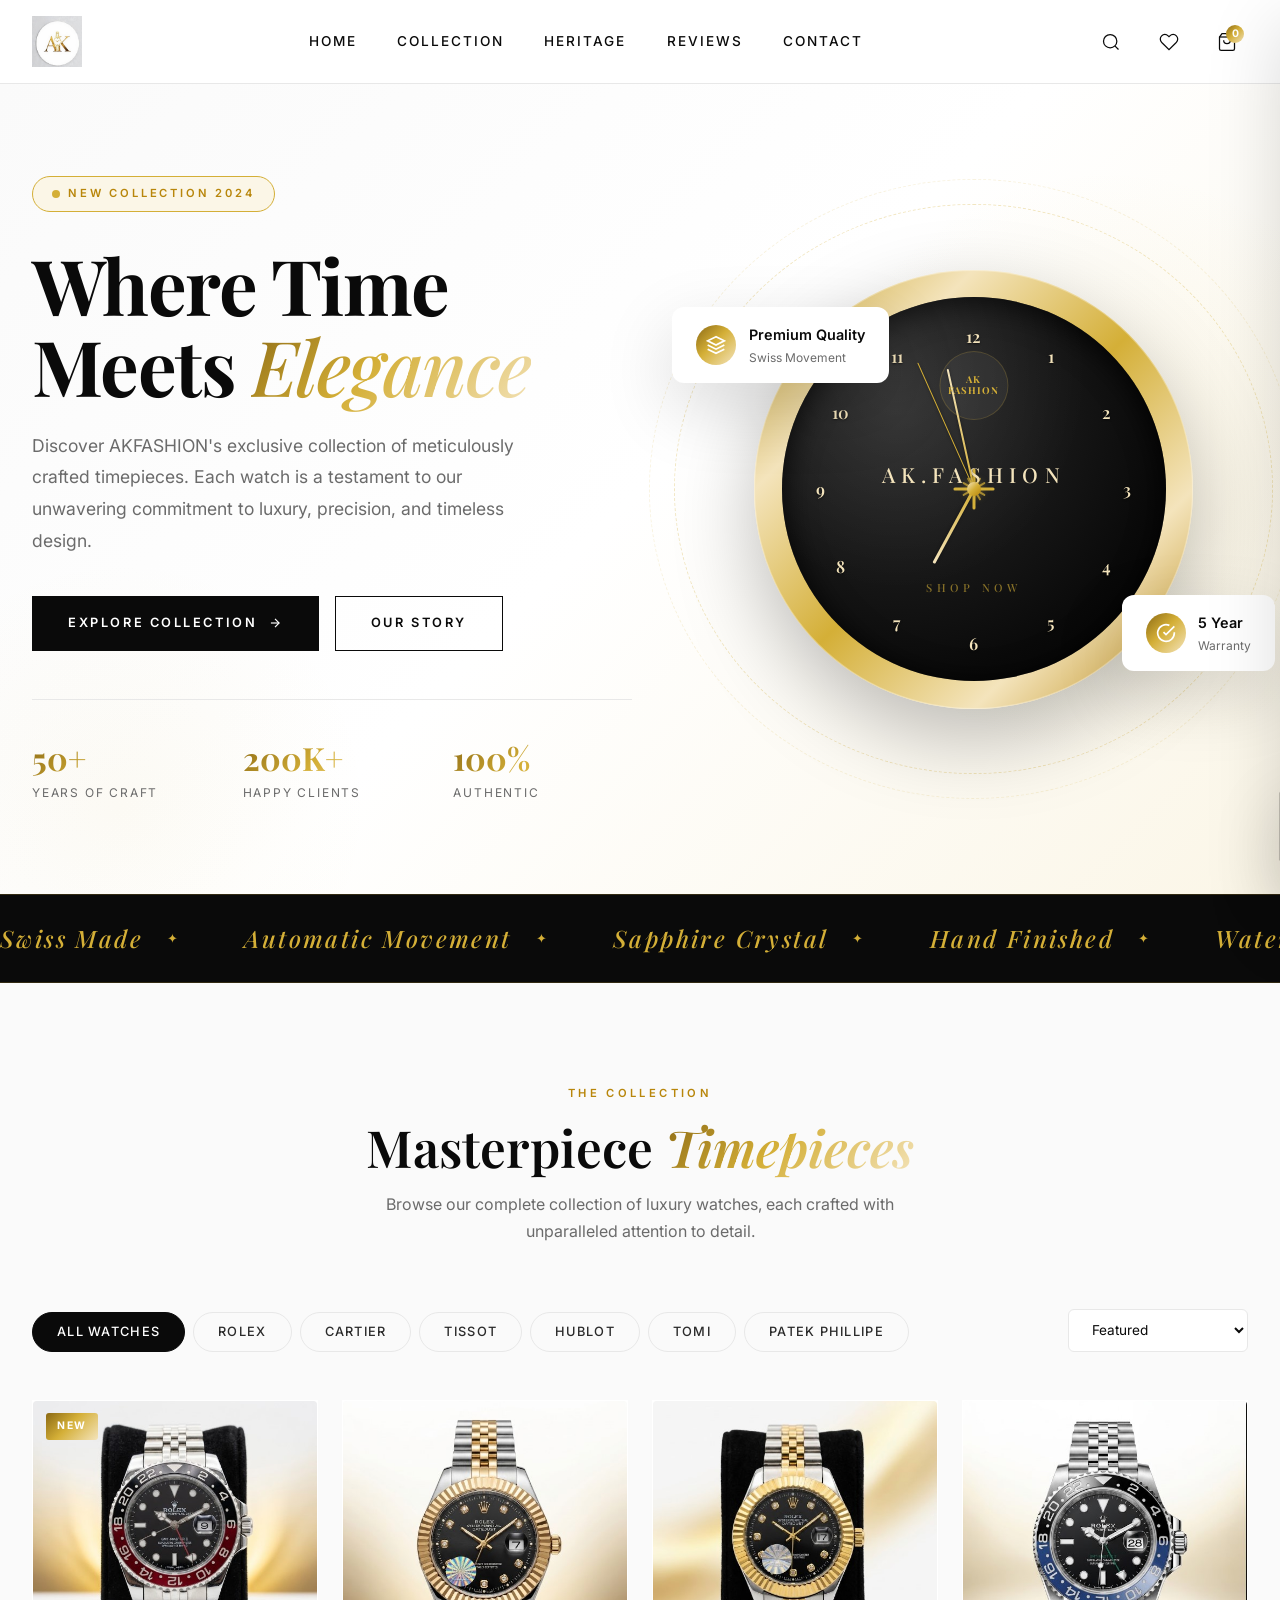
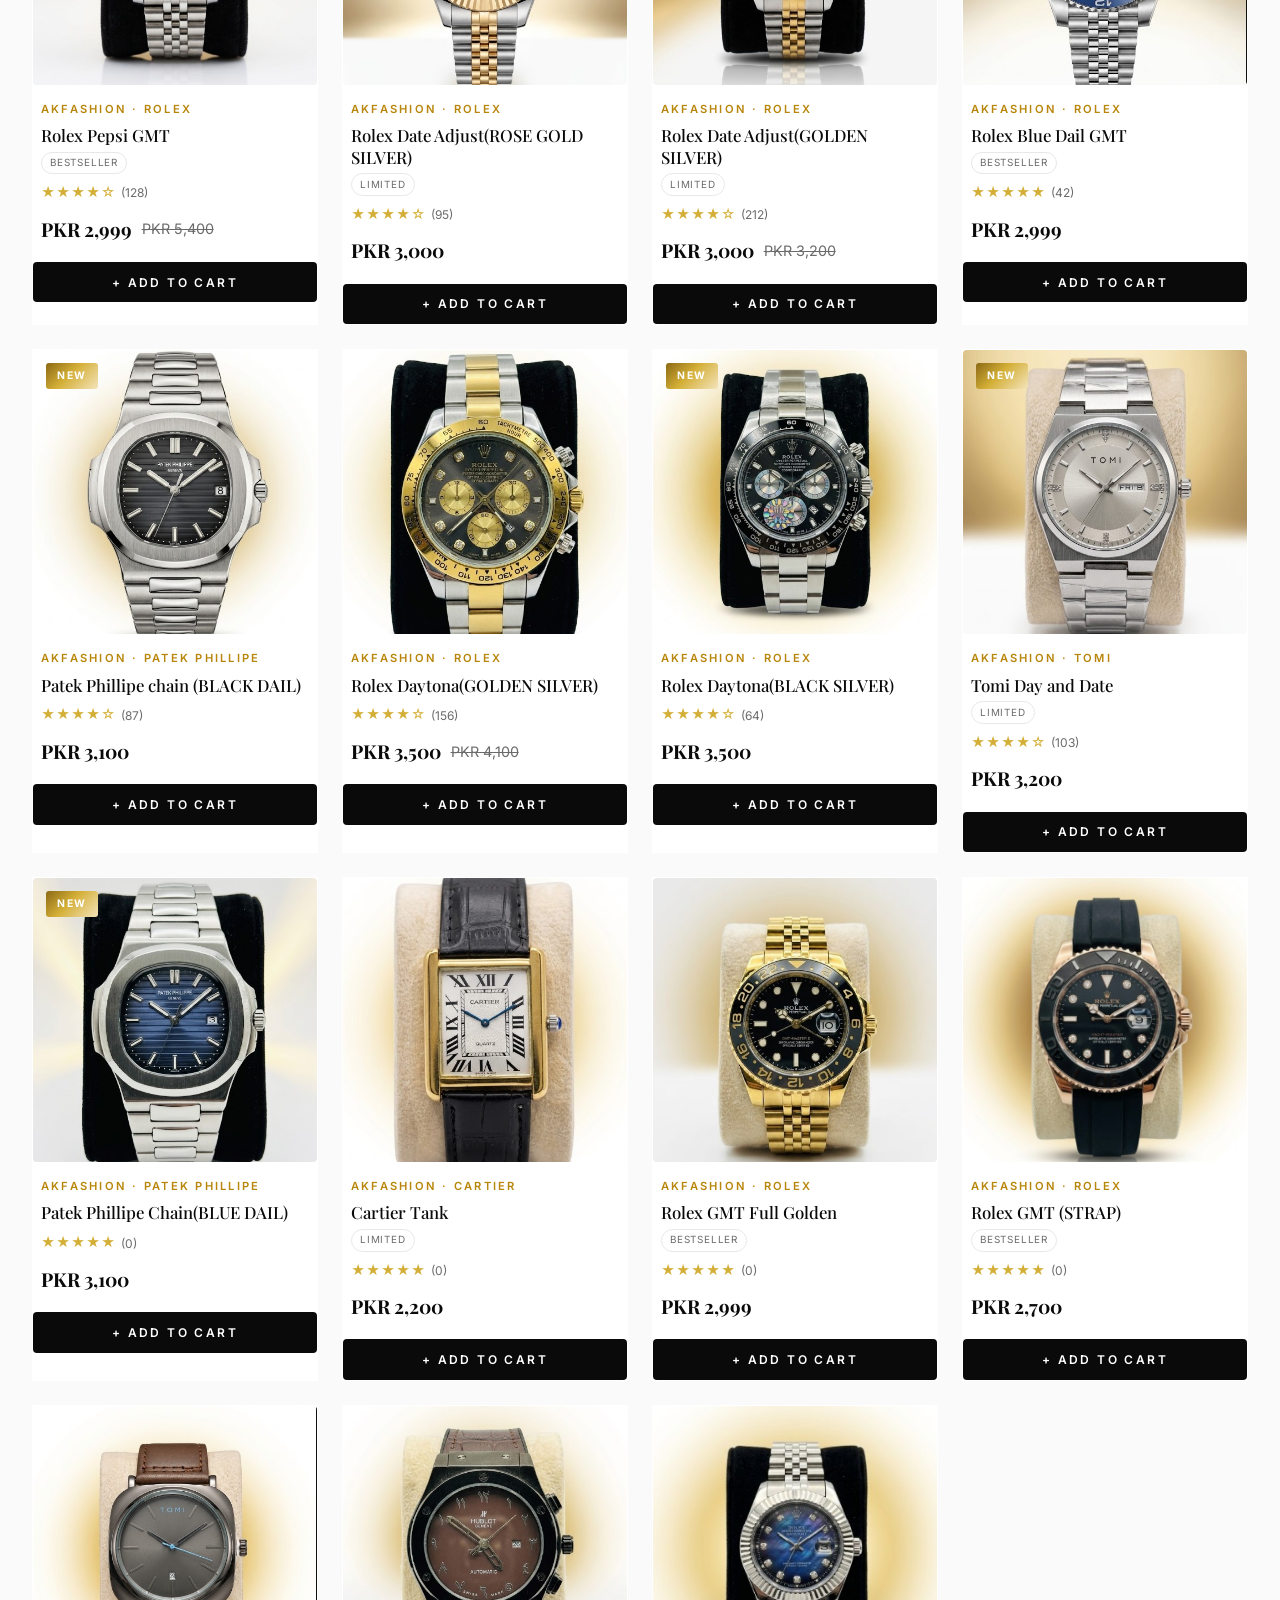
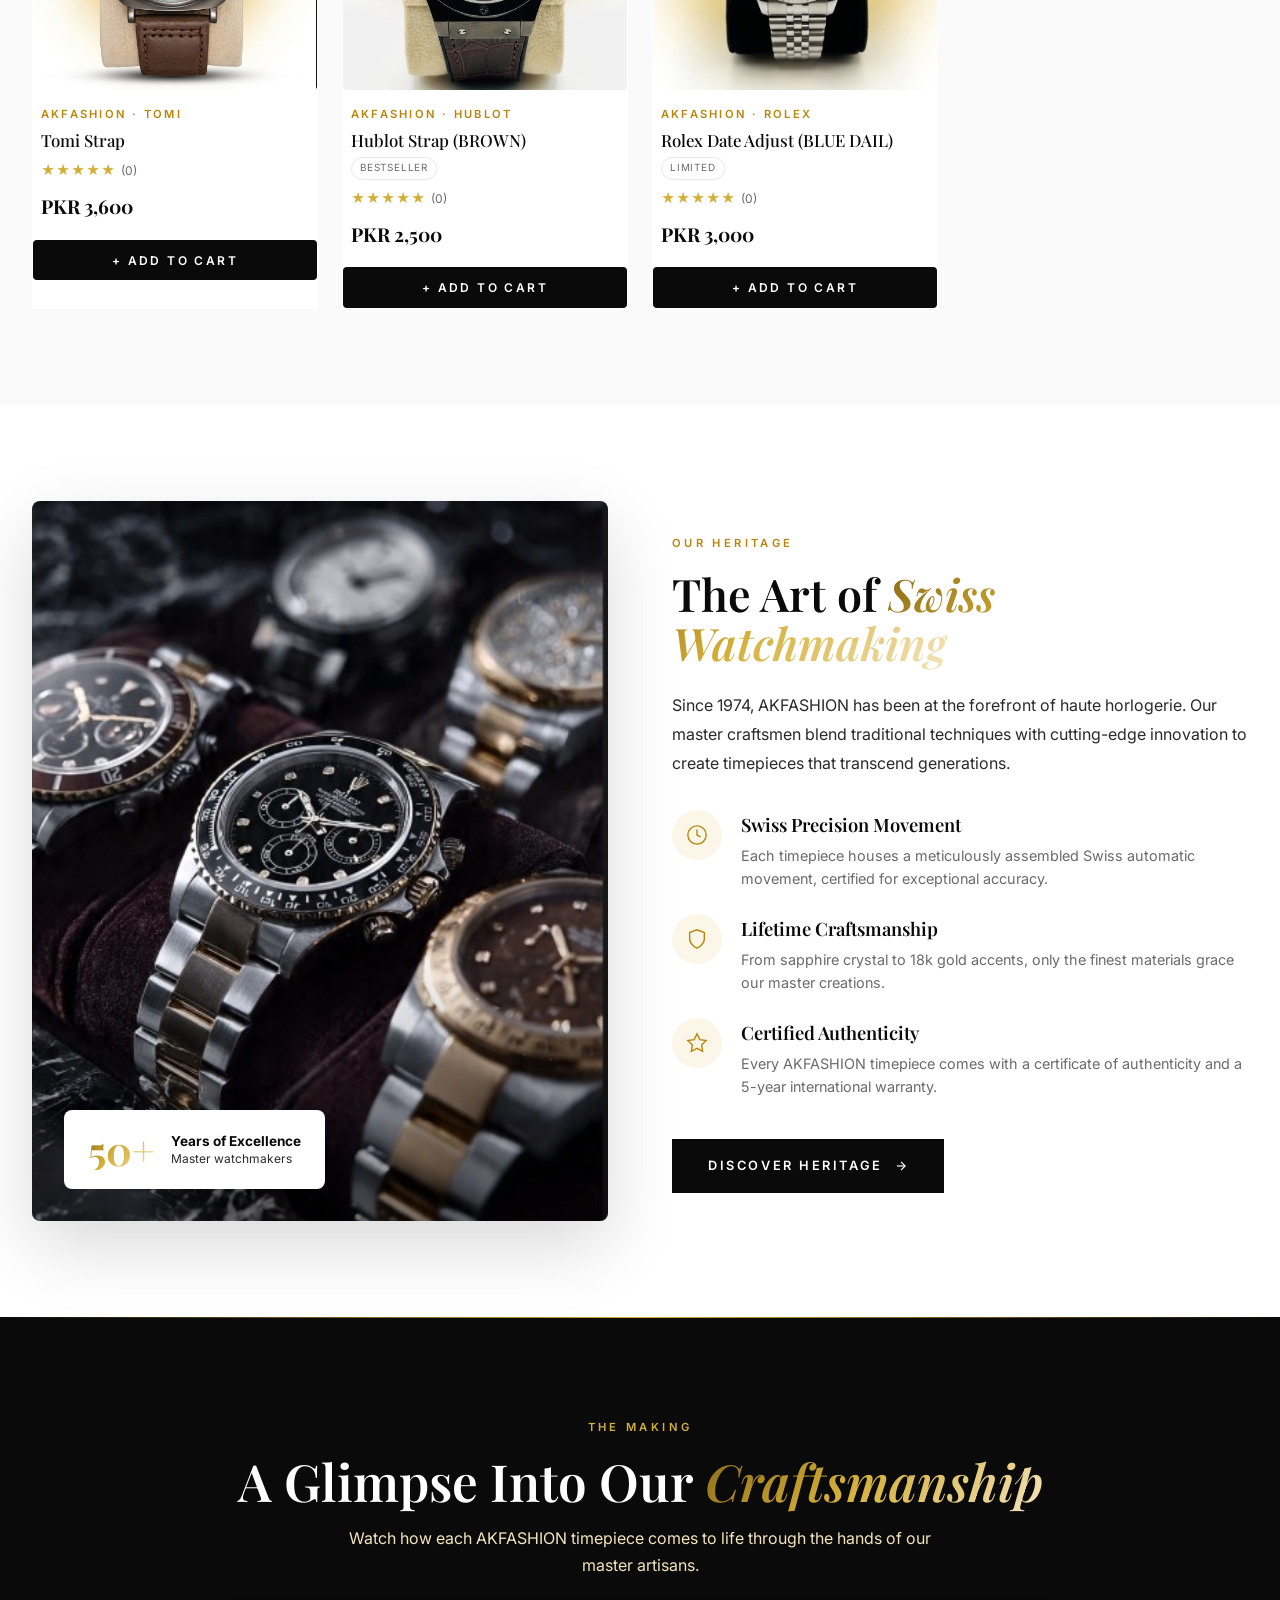
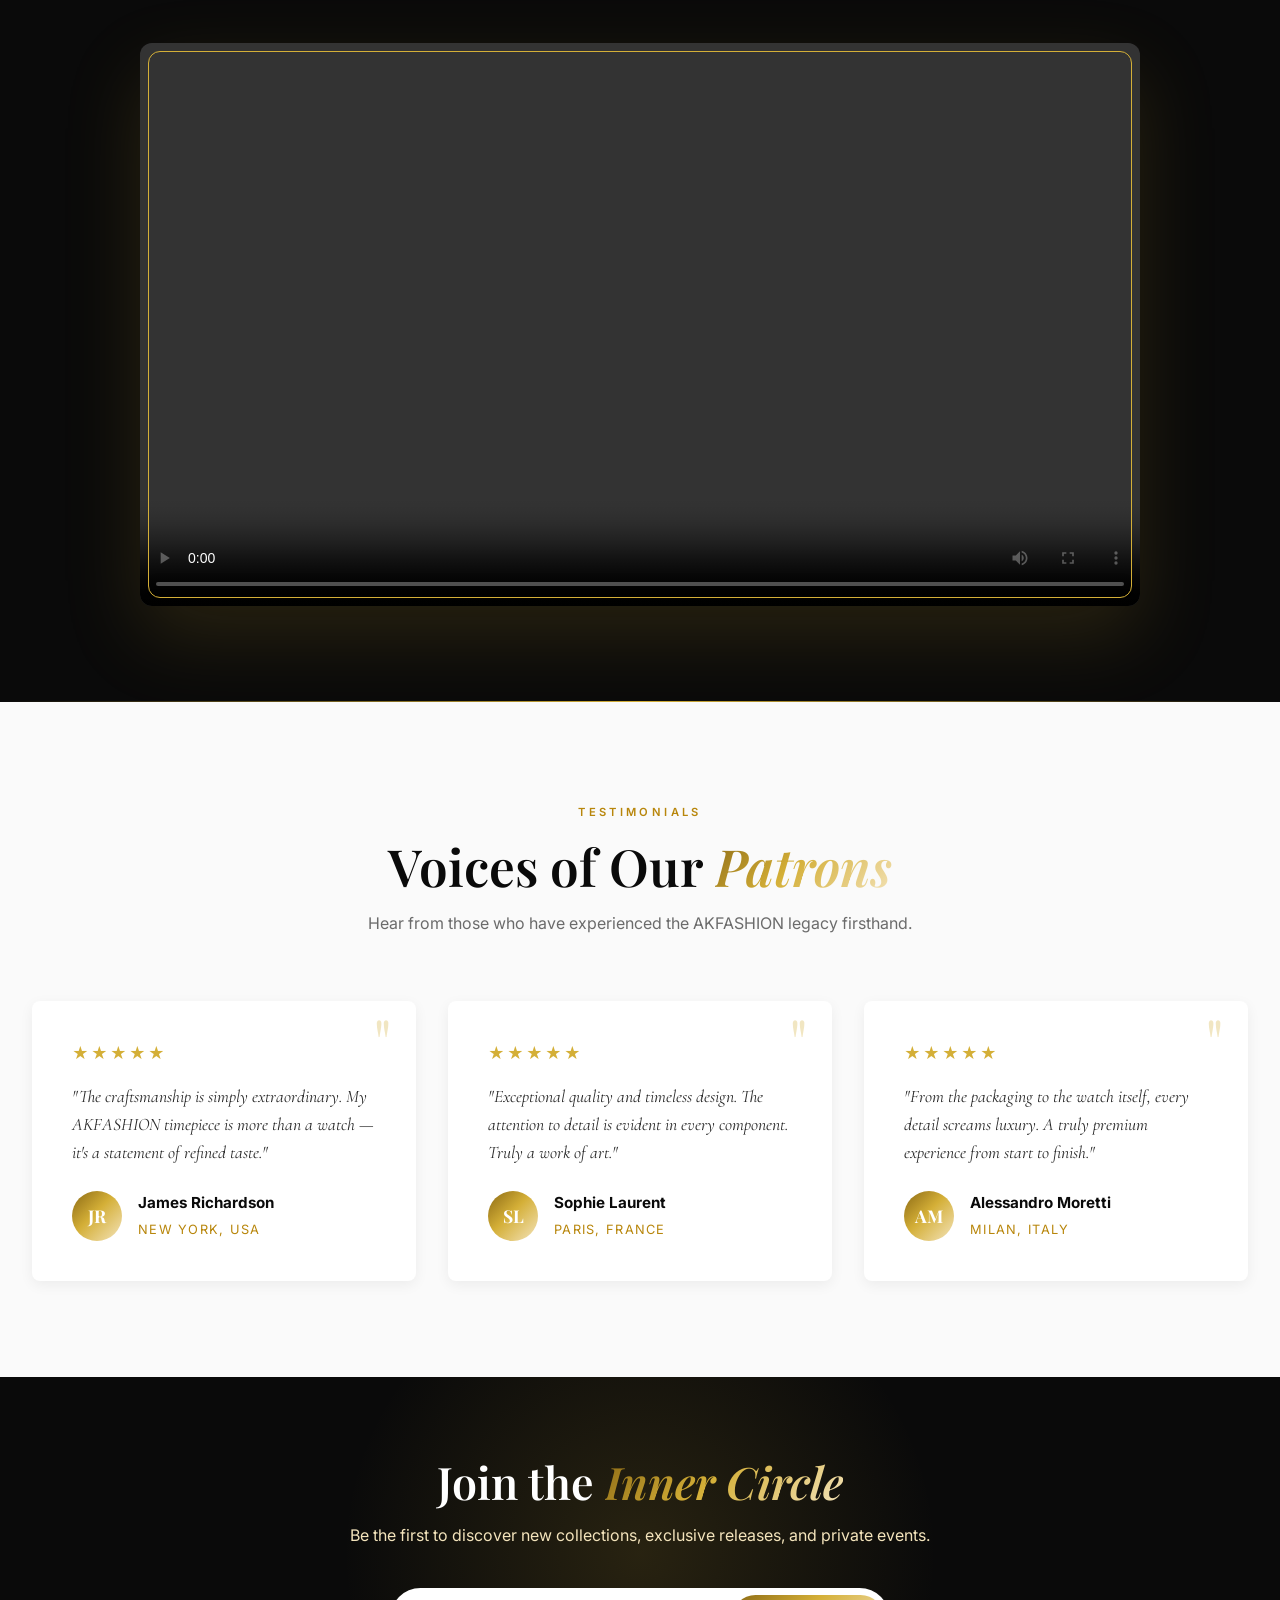
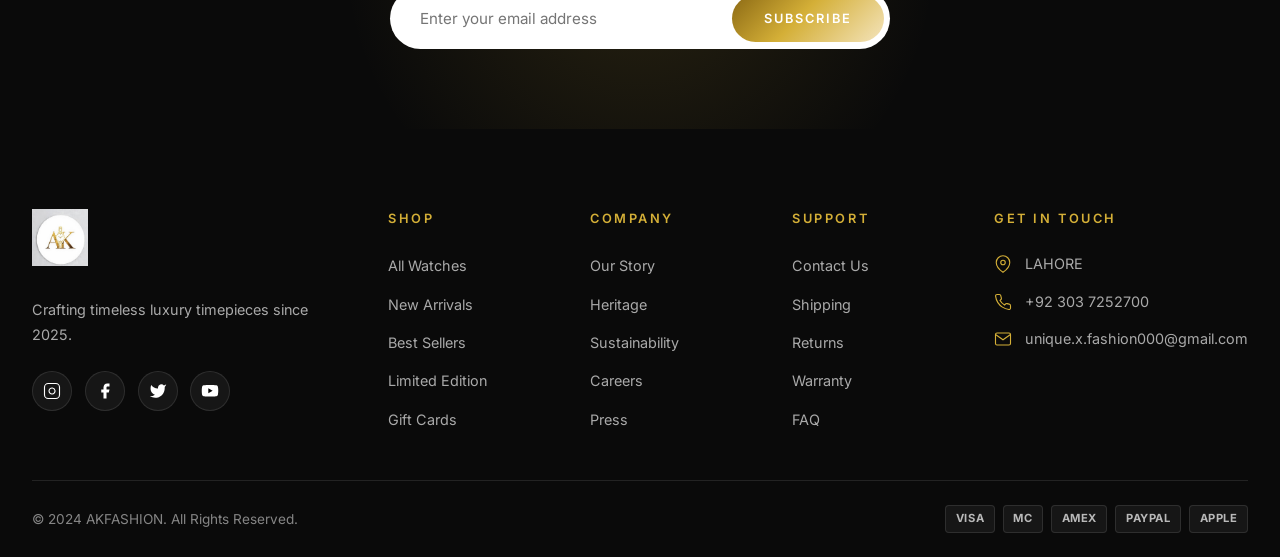
==== commit da75e77c: "Add files via upload" ====
--- a/index.html
+++ b/index.html
@@ -230,7 +230,7 @@
       <div class="feature-content reveal">
         <span class="section-eyebrow" id="aboutEyebrow">Our Heritage</span>
         <h2><span id="aboutTitlePrefix">The Art of</span> <span class="gold" id="aboutTitleHighlight">Swiss Watchmaking</span></h2>
-        <p id="aboutDescription">Since 1974, AKFASHION has been at the forefront of haute horlogerie. Our master craftsmen blend traditional techniques with cutting-edge innovation to create timepieces that transcend generations.</p>
+        <p id="aboutDescription">Since 2025, AKFASHION has been at the forefront of haute horlogerie.</p>
         <div class="feature-list-2" id="aboutFeaturesList">
           <div class="feature-row">
             <div class="feature-row-icon">
@@ -256,7 +256,7 @@
             </div>
             <div>
               <h4 class="about-feature-title">Certified Authenticity</h4>
-              <p class="about-feature-text">Every AKFASHION timepiece comes with a certificate of authenticity and a 5-year international warranty.</p>
+              <p class="about-feature-text">Every AKFASHION timepiece comes with a certificate of authenticity and a 1 year warranty.</p>
             </div>
           </div>
         </div>
@@ -343,7 +343,7 @@
     <div class="footer-grid">
       <div class="footer-col">
         <span class="footer-logo">AKFASHION</span>
-        <p class="footer-about">Crafting timeless luxury timepieces since 1974. Every AKFASHION watch is a masterwork of precision, heritage, and uncompromising elegance.</p>
+        <p class="footer-about">Crafting timeless luxury timepieces since 2025.</p>
         <div class="social-links">
           <a class="social-link js-social-instagram" href="#" aria-label="Instagram"><svg viewBox="0 0 24 24"><rect x="2" y="2" width="20" height="20" rx="5" ry="5" fill="none" stroke="white" stroke-width="1.5"/><path d="M16 11.37A4 4 0 1 1 12.63 8 4 4 0 0 1 16 11.37z" fill="none" stroke="white" stroke-width="1.5"/><line x1="17.5" y1="6.5" x2="17.51" y2="6.5" stroke="white" stroke-width="1.5"/></svg></a>
           <a class="social-link js-social-facebook" href="#" aria-label="Facebook"><svg viewBox="0 0 24 24"><path d="M18 2h-3a5.5 5.5 0 0 0-5 5v3H7v4h3v8h4v-8h3l1-4h-4V7a1 1 0 0 1 1-1h3z"/></svg></a>
@@ -385,20 +385,20 @@
         <h4>Get In Touch</h4>
         <div class="contact-item">
           <svg viewBox="0 0 24 24"><path d="M21 10c0 7-9 13-9 13s-9-6-9-13a9 9 0 0 1 18 0z"/><circle cx="12" cy="10" r="3"/></svg>
-          <span>42 Rue du Rhône<br/>1204 Geneva, Switzerland</span>
+          <span>LAHORE</span>
         </div>
         <div class="contact-item">
           <svg viewBox="0 0 24 24"><path d="M22 16.92v3a2 2 0 0 1-2.18 2 19.79 19.79 0 0 1-8.63-3.07 19.5 19.5 0 0 1-6-6 19.79 19.79 0 0 1-3.07-8.67A2 2 0 0 1 4.11 2h3a2 2 0 0 1 2 1.72 12.84 12.84 0 0 0 .7 2.81 2 2 0 0 1-.45 2.11L8.09 9.91a16 16 0 0 0 6 6l1.27-1.27a2 2 0 0 1 2.11-.45 12.84 12.84 0 0 0 2.81.7A2 2 0 0 1 22 16.92z"/></svg>
-          <span>+41 22 555 0100</span>
+          <span>+92 303 7252700</span>
         </div>
         <div class="contact-item">
           <svg viewBox="0 0 24 24"><path d="M4 4h16c1.1 0 2 .9 2 2v12c0 1.1-.9 2-2 2H4c-1.1 0-2-.9-2-2V6c0-1.1.9-2 2-2z"/><polyline points="22,6 12,13 2,6"/></svg>
-          <span class="js-contact-email">concierge@akfashion.com</span>
+          <span class="js-contact-email">unique.x.fashion000@gmail.com</span>
         </div>
       </div>
     </div>
     <div class="footer-bottom">
-      <p>© 2024 AKFASHION. All Rights Reserved. Crafted with passion in Switzerland.</p>
+      <p>© 2024 AKFASHION. All Rights Reserved.</p>
       <div class="payment-methods">
         <span class="payment-icon">VISA</span>
         <span class="payment-icon">MC</span>
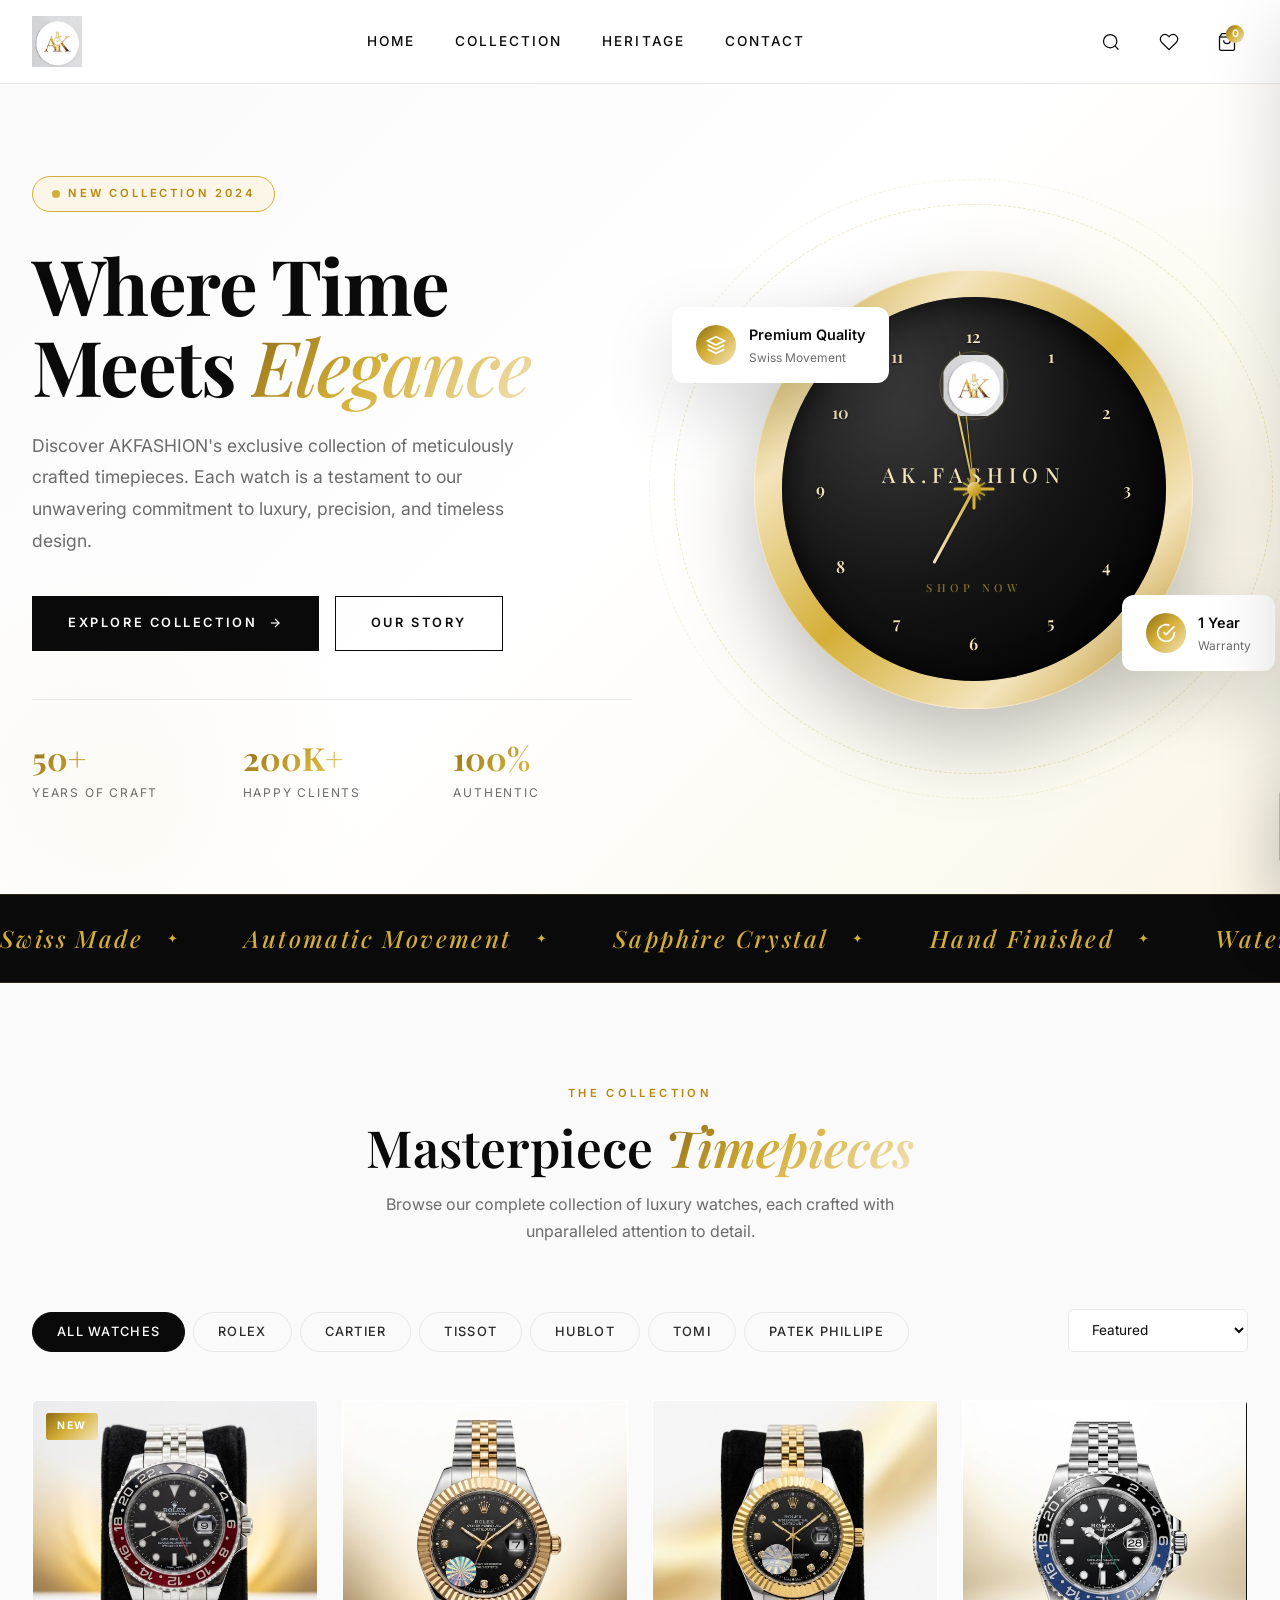
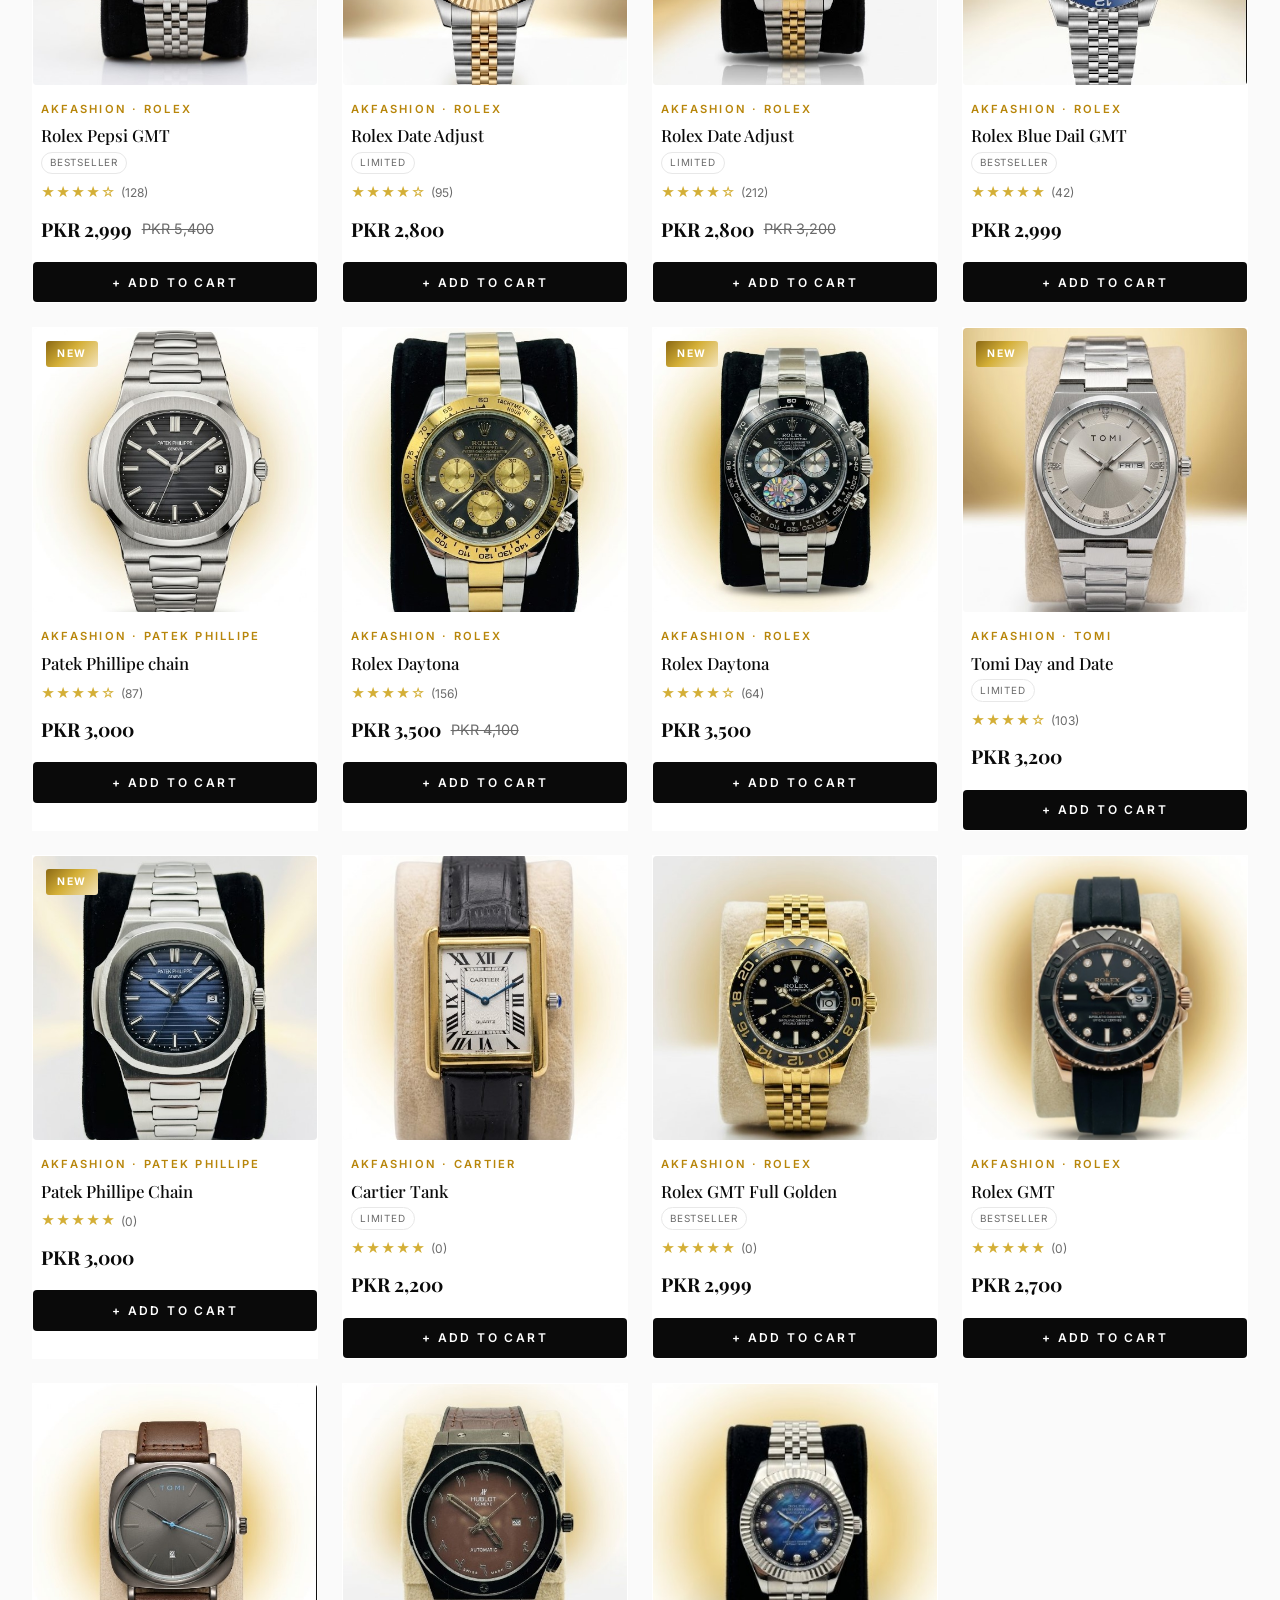
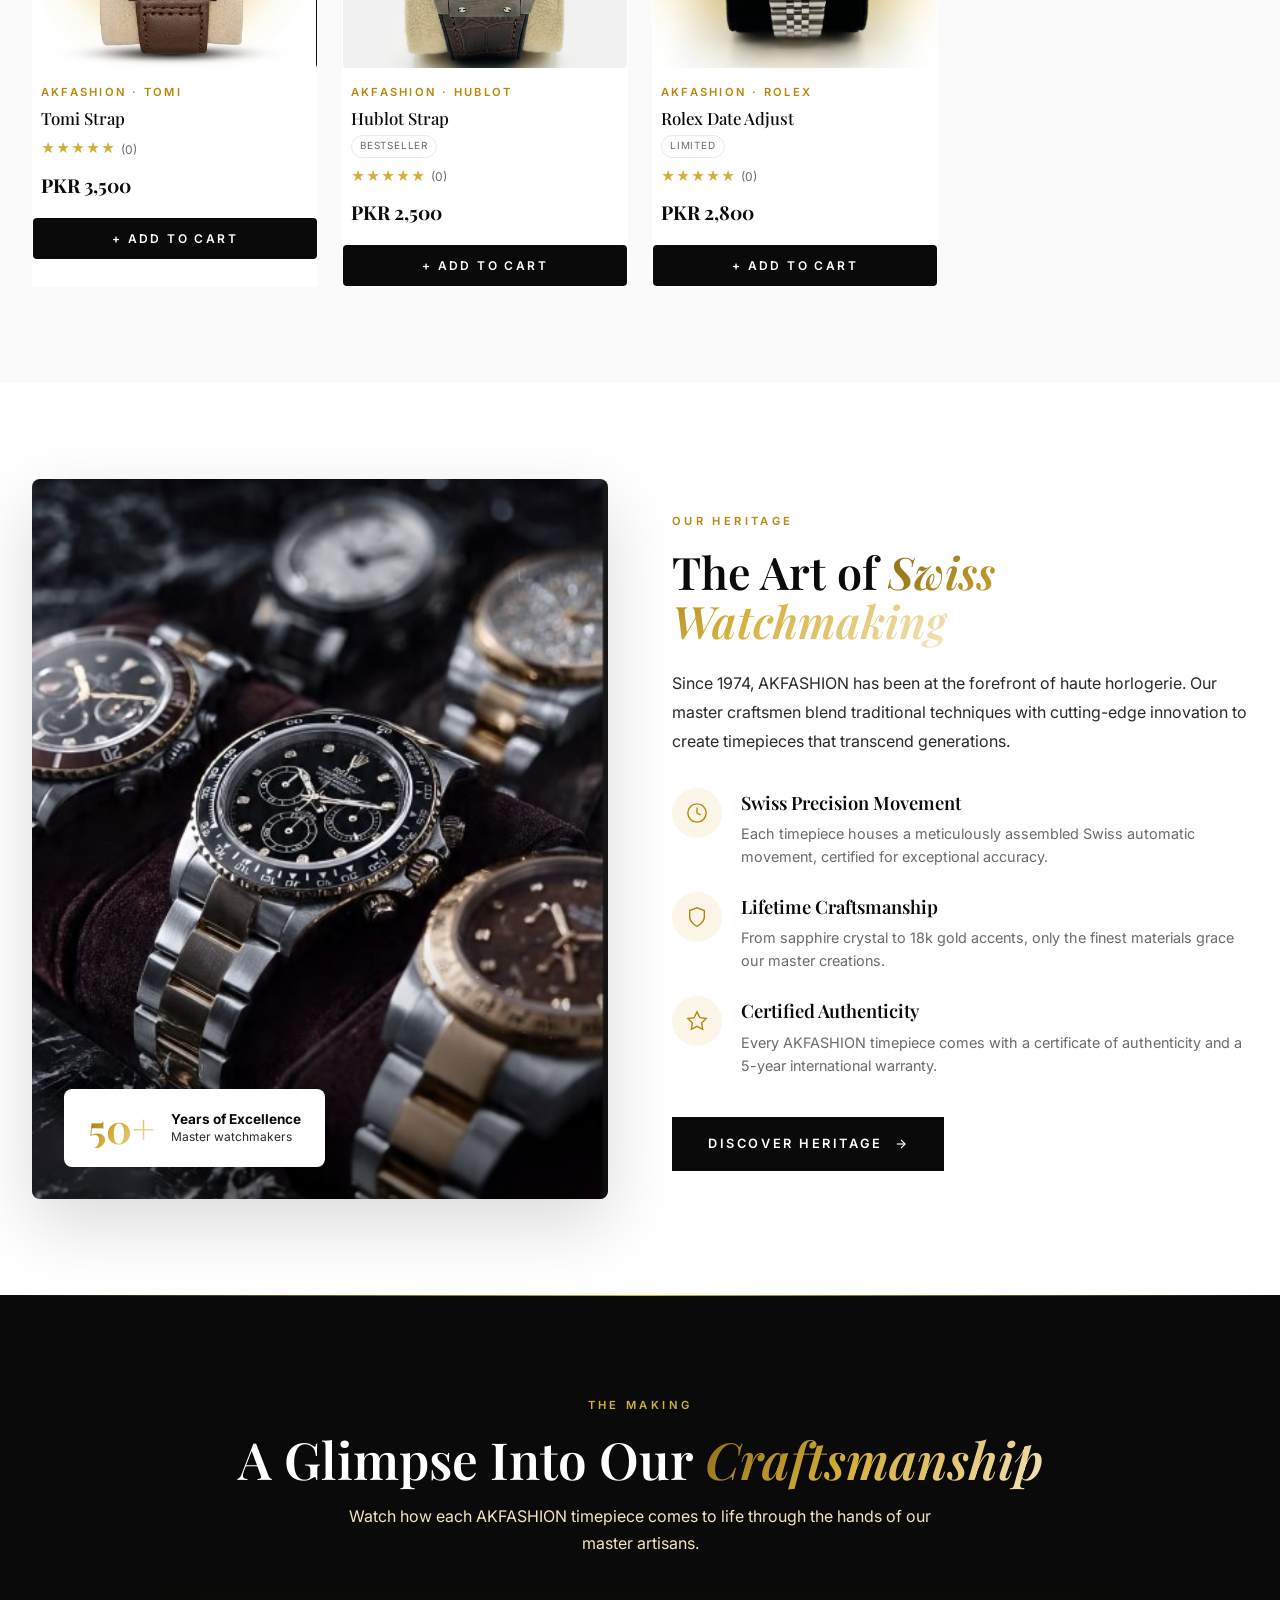
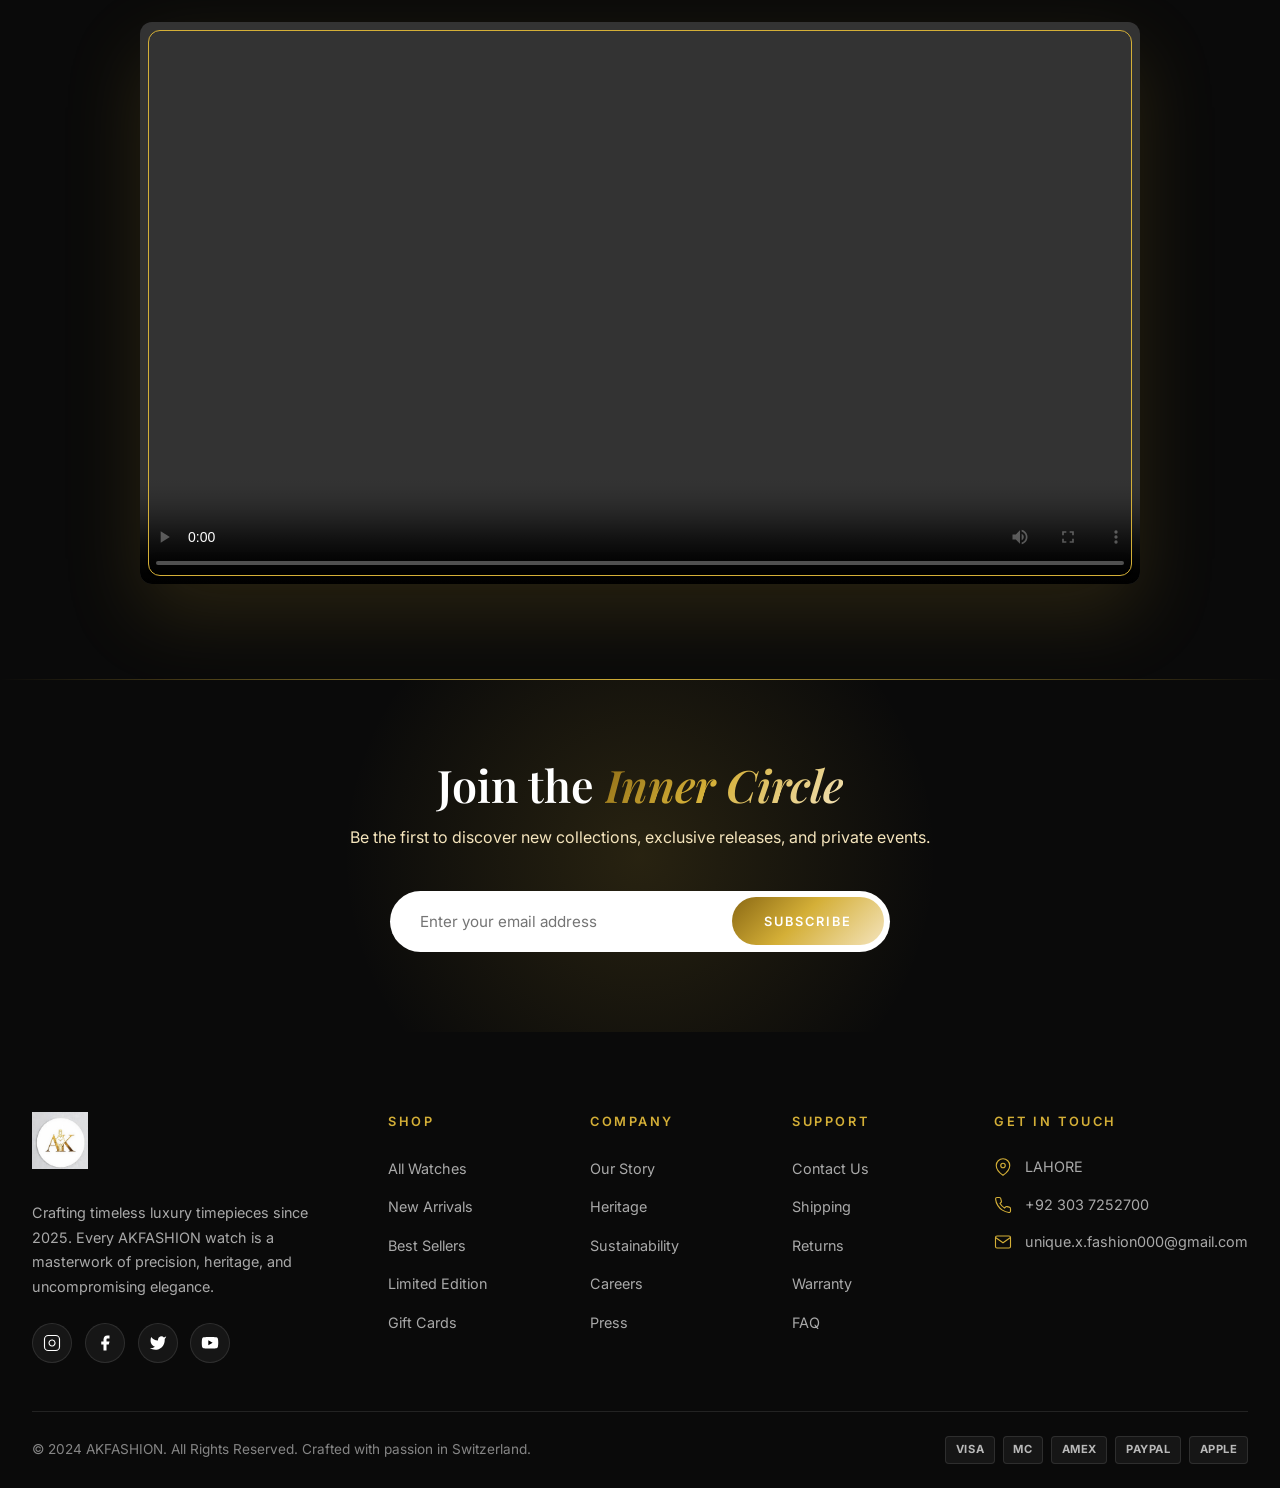
==== commit 115f5ed9: "Add files via upload" ====
--- a/index.html
+++ b/index.html
@@ -24,7 +24,6 @@
       <a href="#home">Home</a>
       <a href="#catalog">Collection</a>
       <a href="#about">Heritage</a>
-      <a href="#testimonials">Reviews</a>
       <a href="contact.html">Contact</a>
     </nav>
     <div class="header-actions">
@@ -74,7 +73,6 @@
     <a href="#home" onclick="toggleMobileMenu()">Home</a>
     <a href="#catalog" onclick="toggleMobileMenu()">Collection</a>
     <a href="#about" onclick="toggleMobileMenu()">Heritage</a>
-    <a href="#testimonials" onclick="toggleMobileMenu()">Reviews</a>
     <a href="contact.html" onclick="toggleMobileMenu()">Contact</a>
   </nav>
   <div class="mobile-menu-footer">
@@ -132,7 +130,7 @@
 
           <!-- LOGO on the watch dial (top center) -->
           <div class="watch-logo" id="watchLogo">
-            <img src="https://images.unsplash.com/photo-1611591437281-460bfbe1220a?w=200&q=80" alt="AKFASHION Logo" id="logoImage" onerror="this.style.display='none'; this.parentElement.innerHTML='<span style=\'color:#D4AF37;font-family:var(--serif);font-size:0.6rem;font-weight:700;letter-spacing:0.1em;text-align:center;line-height:1.2;\'>AK<br/>FASHION</span>';" />
+            <img src="images/favicon-1787523819941.jpg" alt="AKFASHION Logo" id="logoImage" onerror="this.style.display='none'; this.parentElement.innerHTML='<span style=\'color:#D4AF37;font-family:var(--serif);font-size:0.6rem;font-weight:700;letter-spacing:0.1em;text-align:center;line-height:1.2;\'>AK<br/>FASHION</span>';" />
           </div>
 
           <!-- AK.FASHION text on dial -->
@@ -163,7 +161,7 @@
           <svg viewBox="0 0 24 24"><path d="M22 11.08V12a10 10 0 1 1-5.93-9.14"/><polyline points="22 4 12 14.01 9 11.01"/></svg>
         </div>
         <div class="card-text">
-          <strong>5 Year</strong>
+          <strong>1 Year</strong>
           <span>Warranty</span>
         </div>
       </div>
@@ -230,7 +228,7 @@
       <div class="feature-content reveal">
         <span class="section-eyebrow" id="aboutEyebrow">Our Heritage</span>
         <h2><span id="aboutTitlePrefix">The Art of</span> <span class="gold" id="aboutTitleHighlight">Swiss Watchmaking</span></h2>
-        <p id="aboutDescription">Since 2025, AKFASHION has been at the forefront of haute horlogerie.</p>
+        <p id="aboutDescription">Since 2025, AKFASHION has been at the forefront of haute horlogerie. Our master craftsmen blend traditional techniques with cutting-edge innovation to create timepieces that transcend generations.</p>
         <div class="feature-list-2" id="aboutFeaturesList">
           <div class="feature-row">
             <div class="feature-row-icon">
@@ -256,7 +254,7 @@
             </div>
             <div>
               <h4 class="about-feature-title">Certified Authenticity</h4>
-              <p class="about-feature-text">Every AKFASHION timepiece comes with a certificate of authenticity and a 1 year warranty.</p>
+              <p class="about-feature-text">Every AKFASHION timepiece comes with a certificate of authenticity and a 5-year international warranty.</p>
             </div>
           </div>
         </div>
@@ -288,45 +286,6 @@
   </div>
 </section>
 
-<section class="testimonials" id="testimonials">
-  <div class="section-inner">
-    <div class="section-head reveal">
-      <span class="section-eyebrow">Testimonials</span>
-      <h2 class="section-title">Voices of Our <span class="gold">Patrons</span></h2>
-      <p class="section-desc">Hear from those who have experienced the AKFASHION legacy firsthand.</p>
-    </div>
-    <div class="testimonial-grid">
-      <div class="testimonial-card reveal">
-        <span class="testimonial-quote">"</span>
-        <div class="testimonial-stars">★★★★★</div>
-        <p class="testimonial-text">"The craftsmanship is simply extraordinary. My AKFASHION timepiece is more than a watch — it's a statement of refined taste."</p>
-        <div class="testimonial-author">
-          <div class="author-avatar">JR</div>
-          <div class="author-info"><strong>James Richardson</strong><span>New York, USA</span></div>
-        </div>
-      </div>
-      <div class="testimonial-card reveal reveal-delay-1">
-        <span class="testimonial-quote">"</span>
-        <div class="testimonial-stars">★★★★★</div>
-        <p class="testimonial-text">"Exceptional quality and timeless design. The attention to detail is evident in every component. Truly a work of art."</p>
-        <div class="testimonial-author">
-          <div class="author-avatar">SL</div>
-          <div class="author-info"><strong>Sophie Laurent</strong><span>Paris, France</span></div>
-        </div>
-      </div>
-      <div class="testimonial-card reveal reveal-delay-2">
-        <span class="testimonial-quote">"</span>
-        <div class="testimonial-stars">★★★★★</div>
-        <p class="testimonial-text">"From the packaging to the watch itself, every detail screams luxury. A truly premium experience from start to finish."</p>
-        <div class="testimonial-author">
-          <div class="author-avatar">AM</div>
-          <div class="author-info"><strong>Alessandro Moretti</strong><span>Milan, Italy</span></div>
-        </div>
-      </div>
-    </div>
-  </div>
-</section>
-
 <section class="newsletter">
   <div class="newsletter-inner">
     <h2>Join the <span class="gold">Inner Circle</span></h2>
@@ -343,7 +302,7 @@
     <div class="footer-grid">
       <div class="footer-col">
         <span class="footer-logo">AKFASHION</span>
-        <p class="footer-about">Crafting timeless luxury timepieces since 2025.</p>
+        <p class="footer-about">Crafting timeless luxury timepieces since 2025. Every AKFASHION watch is a masterwork of precision, heritage, and uncompromising elegance.</p>
         <div class="social-links">
           <a class="social-link js-social-instagram" href="#" aria-label="Instagram"><svg viewBox="0 0 24 24"><rect x="2" y="2" width="20" height="20" rx="5" ry="5" fill="none" stroke="white" stroke-width="1.5"/><path d="M16 11.37A4 4 0 1 1 12.63 8 4 4 0 0 1 16 11.37z" fill="none" stroke="white" stroke-width="1.5"/><line x1="17.5" y1="6.5" x2="17.51" y2="6.5" stroke="white" stroke-width="1.5"/></svg></a>
           <a class="social-link js-social-facebook" href="#" aria-label="Facebook"><svg viewBox="0 0 24 24"><path d="M18 2h-3a5.5 5.5 0 0 0-5 5v3H7v4h3v8h4v-8h3l1-4h-4V7a1 1 0 0 1 1-1h3z"/></svg></a>
@@ -398,7 +357,7 @@
       </div>
     </div>
     <div class="footer-bottom">
-      <p>© 2024 AKFASHION. All Rights Reserved.</p>
+      <p>© 2024 AKFASHION. All Rights Reserved. Crafted with passion in Switzerland.</p>
       <div class="payment-methods">
         <span class="payment-icon">VISA</span>
         <span class="payment-icon">MC</span>
--- a/css/style.css
+++ b/css/style.css
@@ -281,8 +281,7 @@
   width:100%;
   height:100%;
   object-fit:contain;
-  padding:8%;
-  filter:brightness(0) saturate(100%) invert(75%) sepia(45%) saturate(450%) hue-rotate(7deg) brightness(95%) contrast(90%);
+  padding:4%;
 }
 .watch-logo:hover{
   border-color:rgba(212,175,55,0.5);
@@ -807,6 +806,7 @@
   .footer-grid{grid-template-columns:repeat(2,1fr);gap:2.5rem;}
   .nav{display:none;}
   .menu-toggle{display:flex;}
+  .header-inner{grid-template-columns:auto auto;justify-content:space-between;}
   .modal-content{grid-template-columns:1fr;}
   .modal-info-section{padding:2rem;max-width:100%;}
   .modal-image-section{padding:2rem;}
@@ -816,8 +816,9 @@
 
 @media (max-width:768px){
   section{padding:4rem 1.2rem;}
-  .header-inner{padding:0.8rem 1.2rem;gap:1rem;}
+  .header-inner{padding:0.8rem 1.2rem;gap:0.6rem;}
   .logo{font-size:1.3rem;letter-spacing:0.2em;}
+  .header-actions{gap:0.3rem;}
   .icon-btn{width:38px;height:38px;}
   .hero{min-height:auto;padding:3rem 1.2rem 4rem;}
   .hero h1{font-size:2.5rem;}
@@ -865,4 +866,10 @@
   .products-grid{grid-template-columns:repeat(2,1fr);gap:0.6rem;}
   .hero h1{font-size:2rem;}
   .footer-grid{grid-template-columns:1fr;}
-}
+  .header-inner{padding:0.7rem 0.8rem;gap:0.4rem;}
+  .logo{font-size:1.05rem;letter-spacing:0.12em;}
+  .header-actions{gap:0.1rem;}
+  .icon-btn{width:34px;height:34px;}
+  .icon-btn svg{width:17px;height:17px;}
+  .cart-count{width:16px;height:16px;min-width:16px;font-size:0.6rem;}
+}
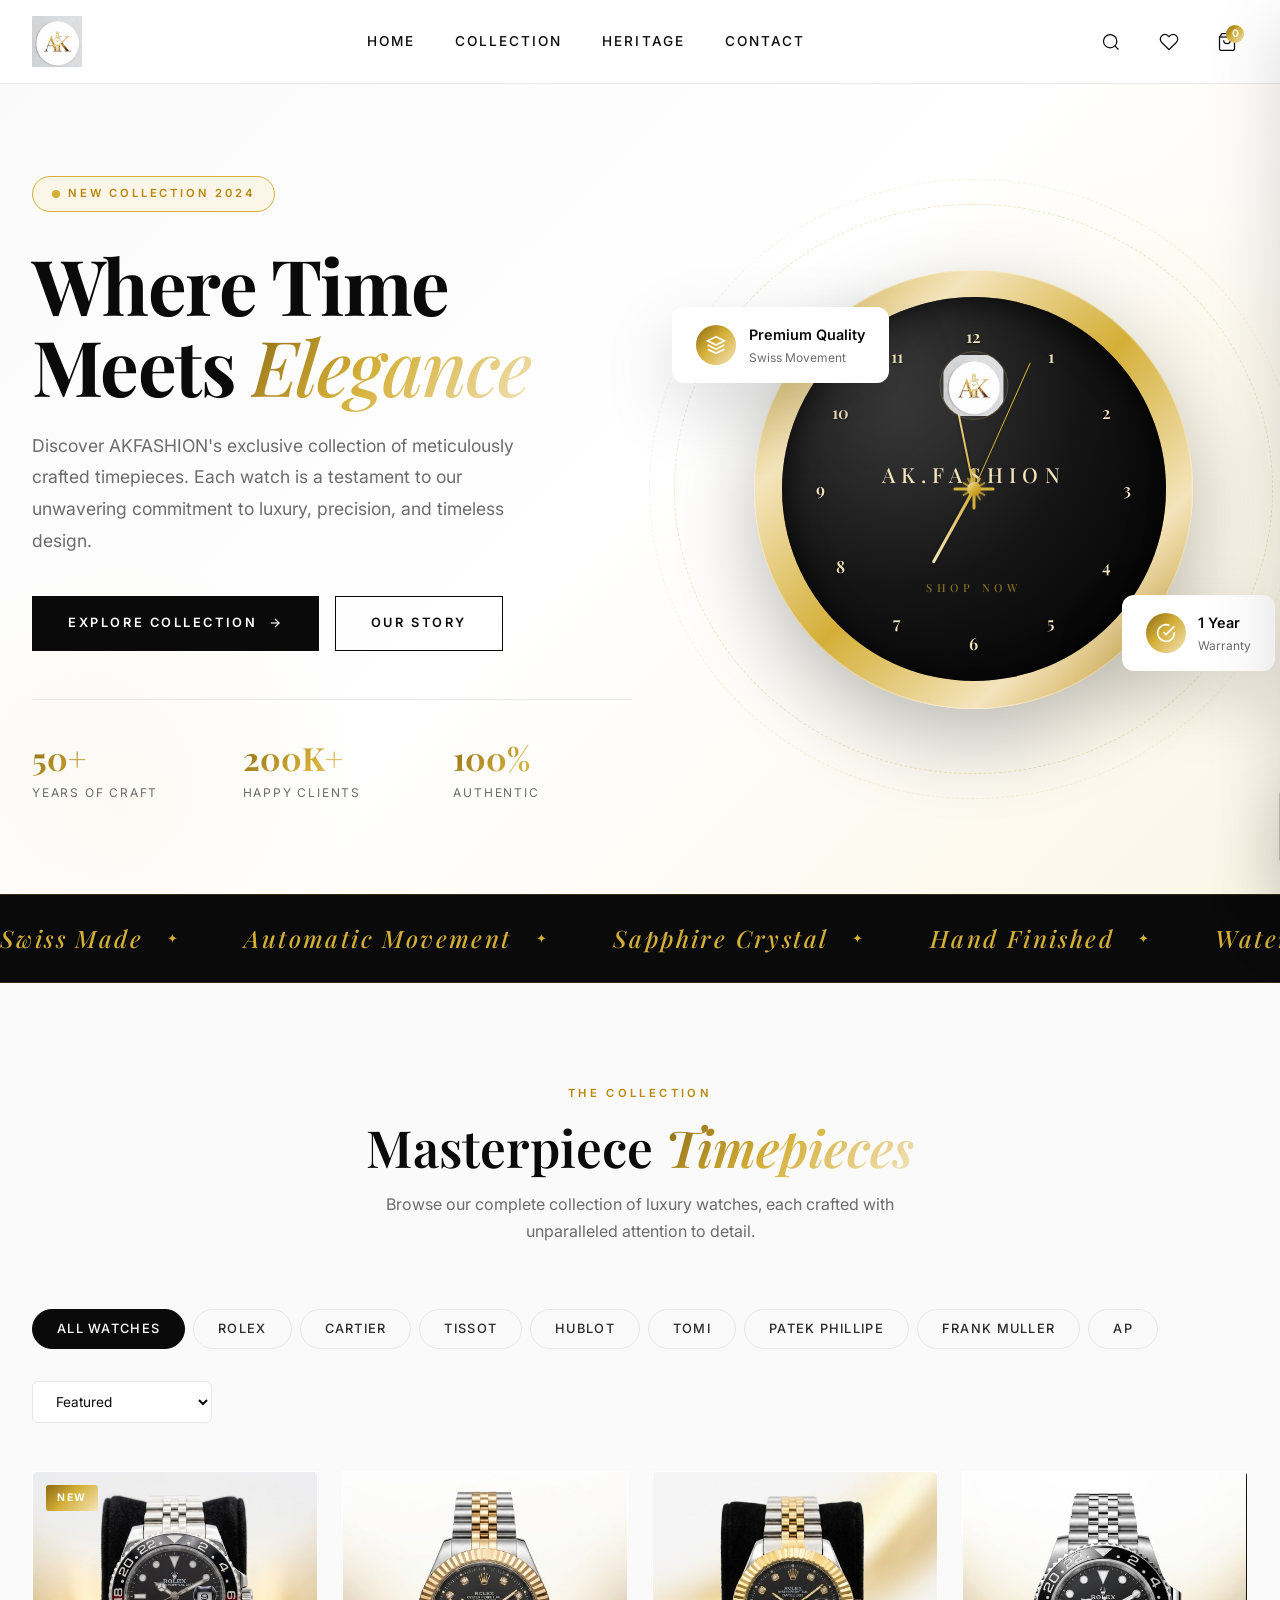
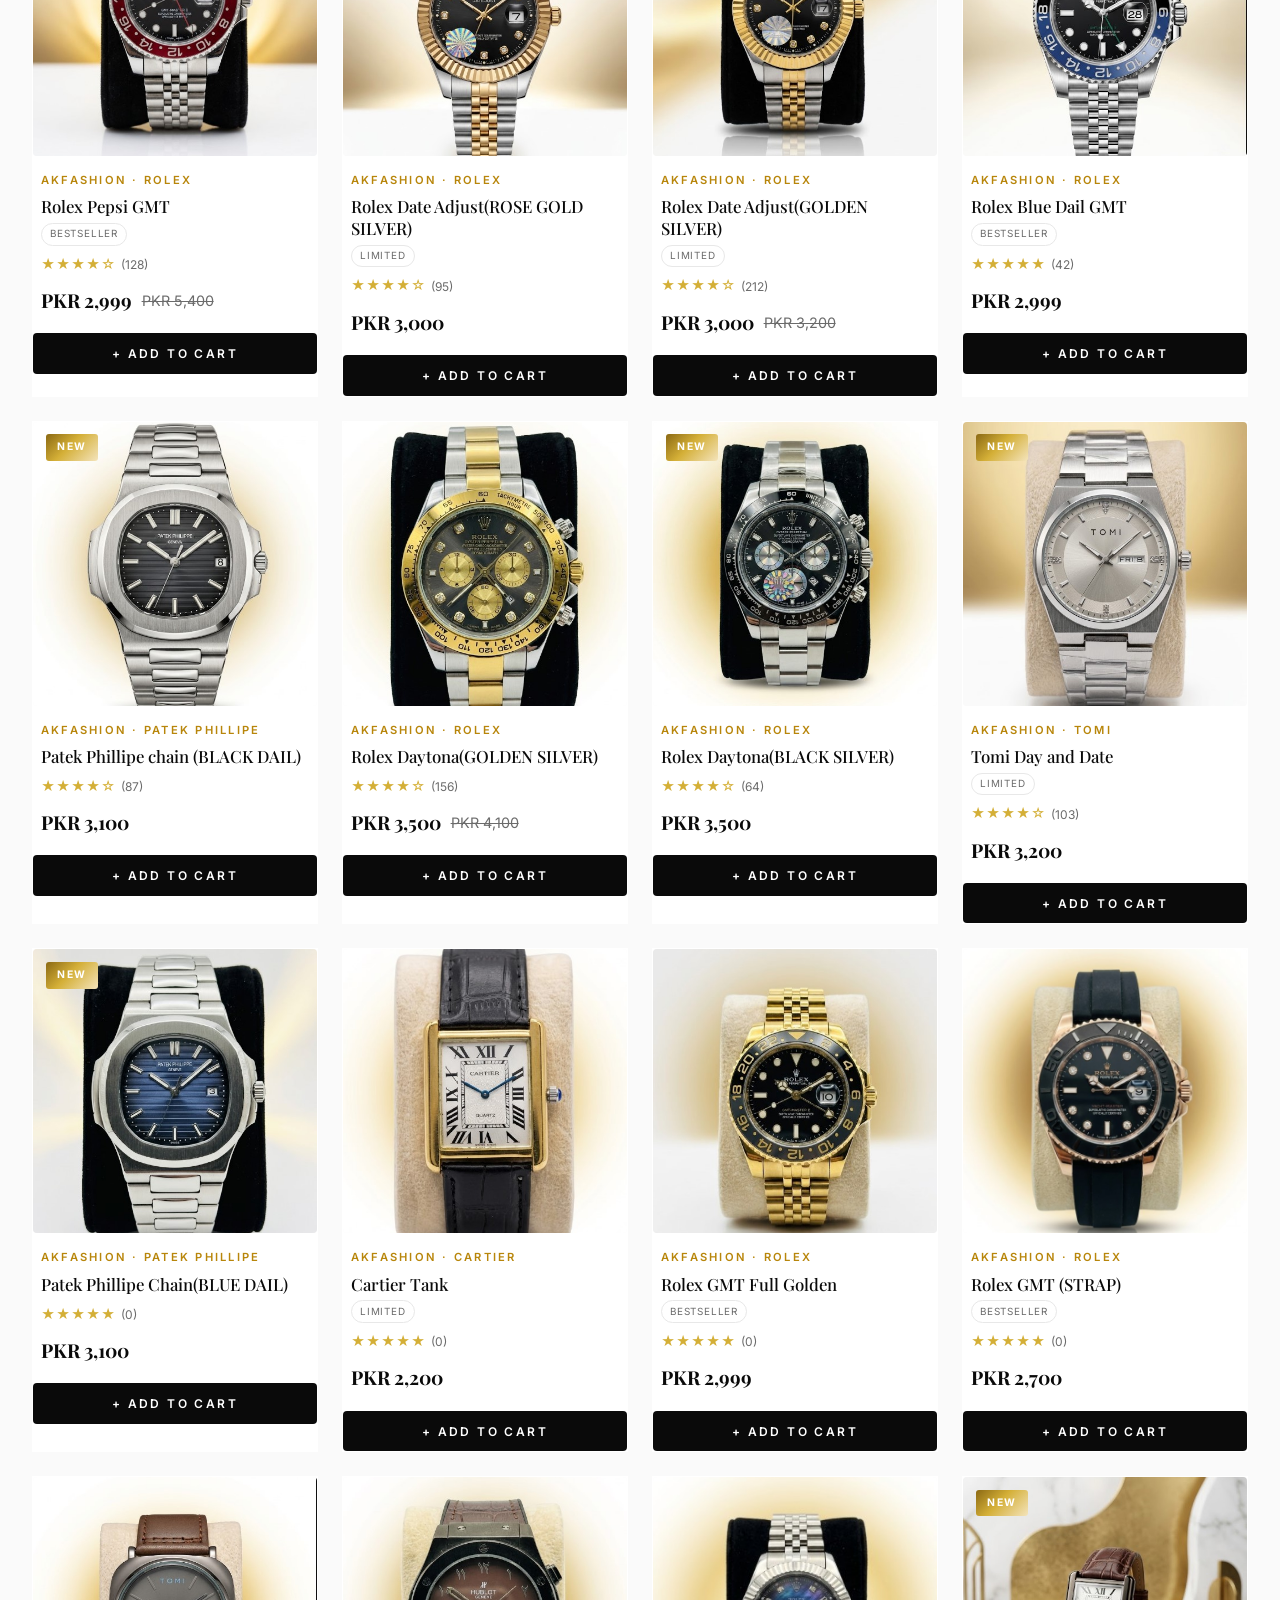
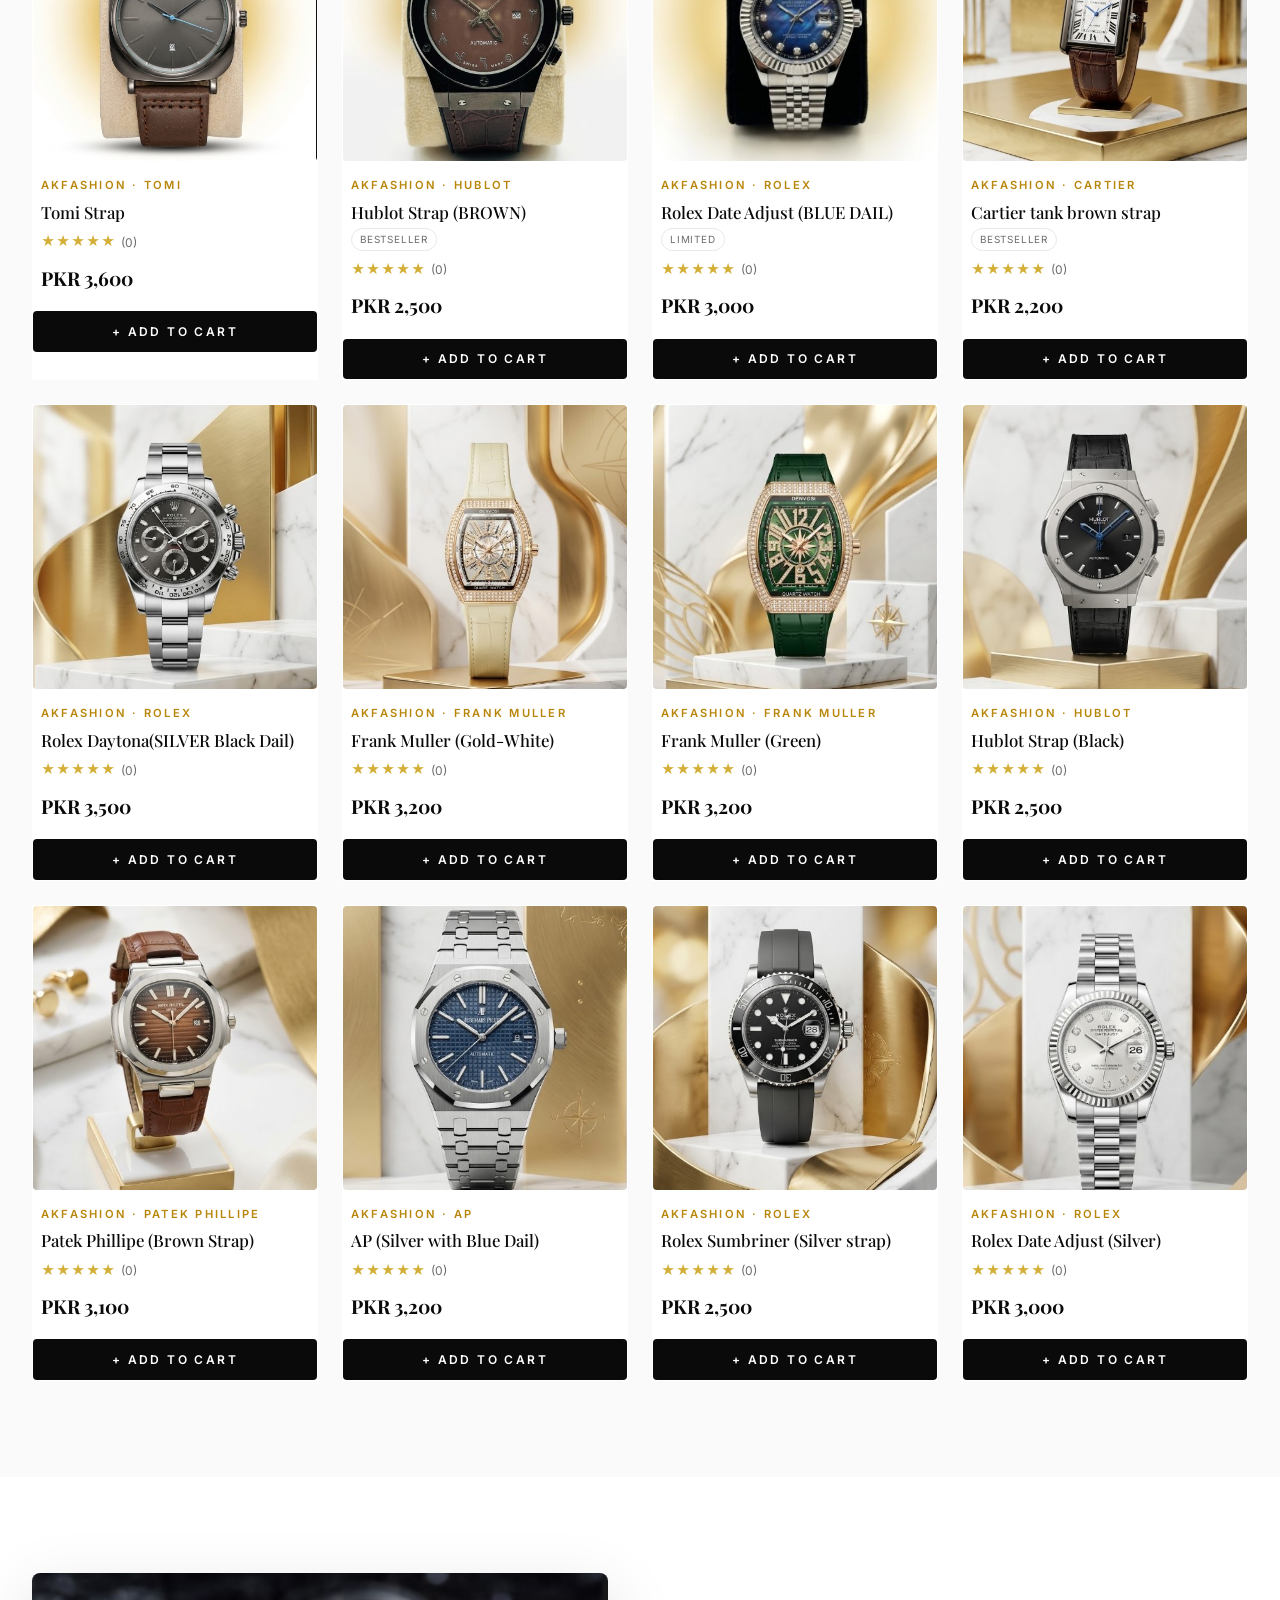
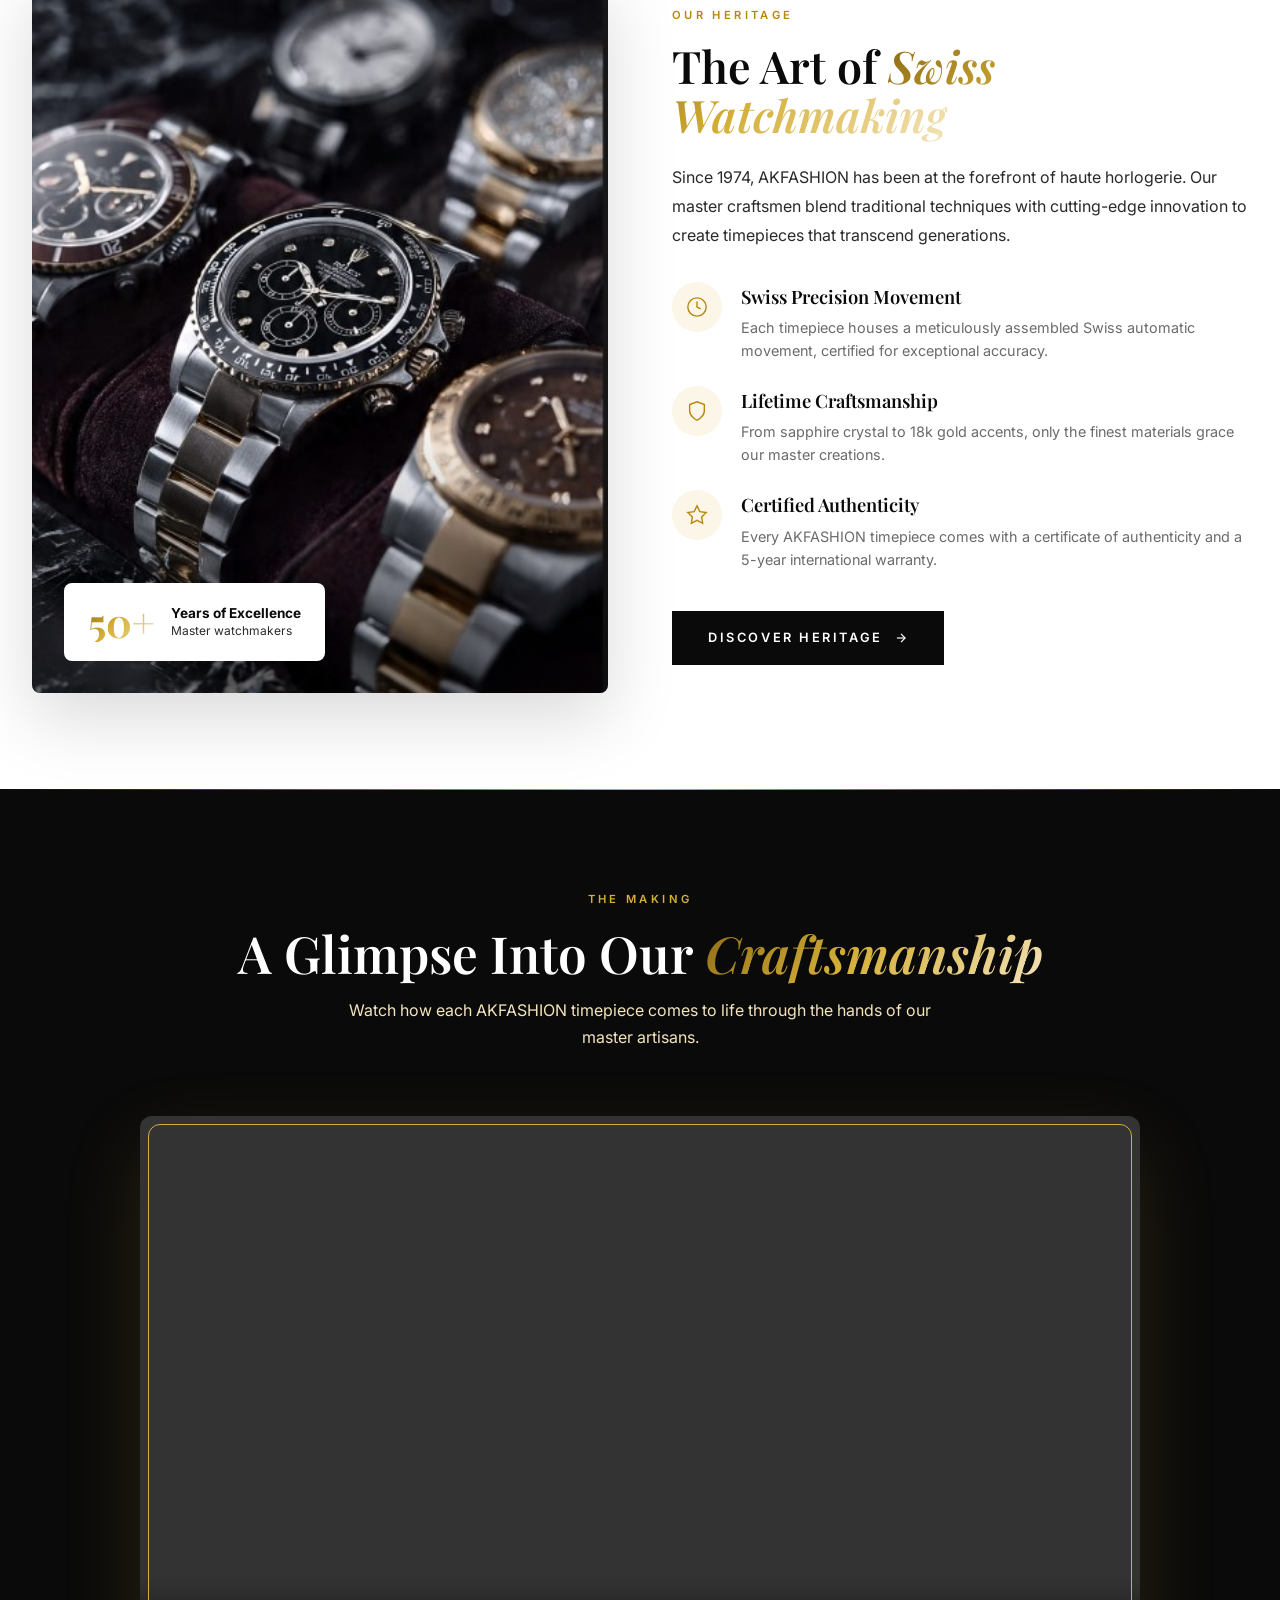
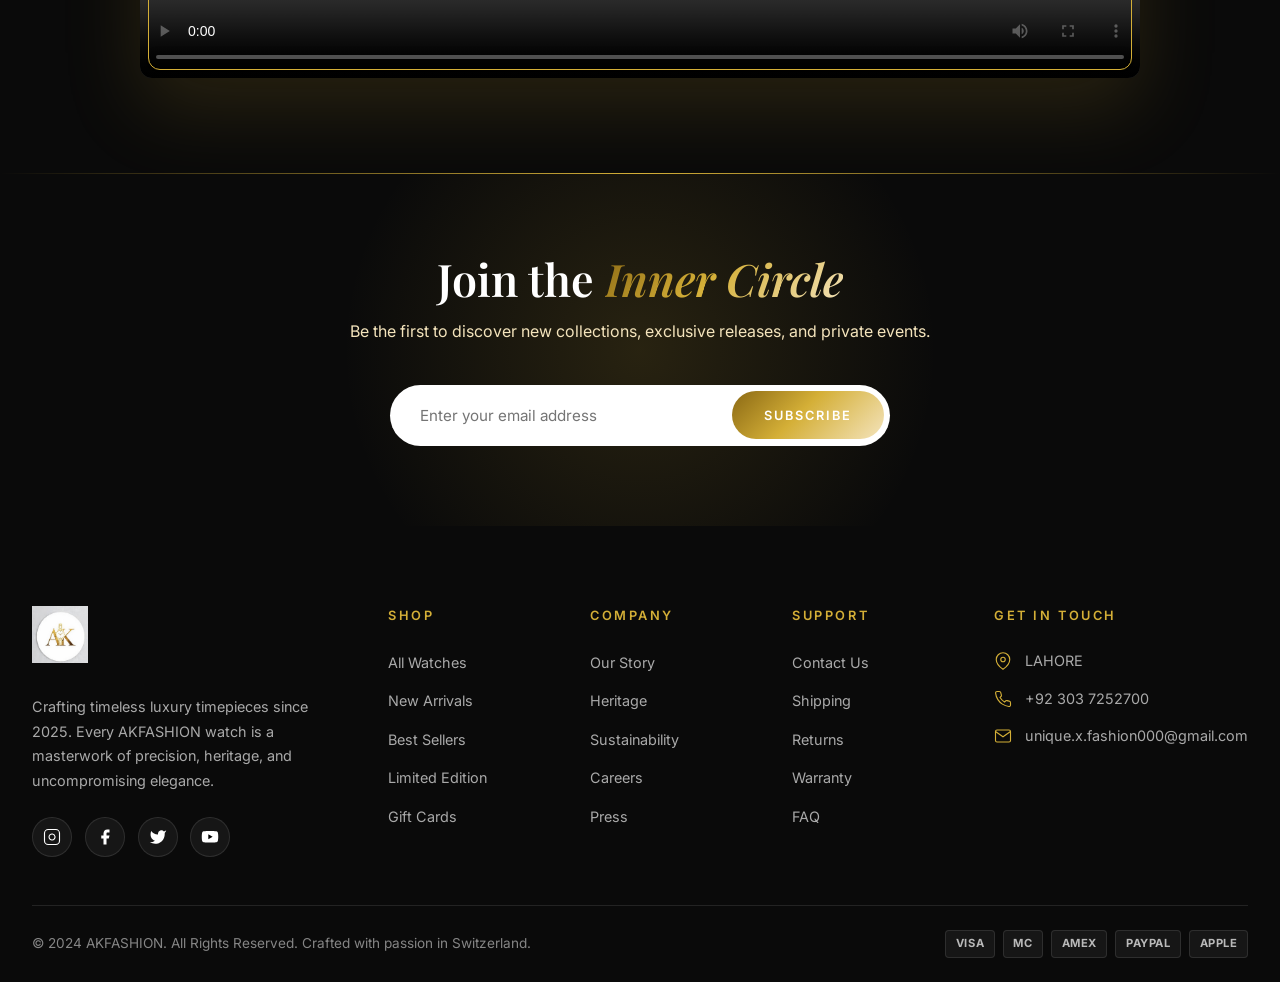
==== commit f4a95547: "final update" ====
--- a/index.html
+++ b/index.html
@@ -3,12 +3,61 @@
 <head>
 <meta charset="UTF-8" />
 <meta name="viewport" content="width=device-width, initial-scale=1.0, maximum-scale=5.0" />
-<meta name="description" content="AKFASHION - Premium luxury timepieces. Discover our exclusive collection of handcrafted watches." />
-<title>AKFASHION — Timeless Luxury Watches</title>
+<title>AKFASHION — Timeless Luxury Watches | Rolex, Patek Philippe & Cartier Style Timepieces</title>
+<meta name="description" content="Shop AKFASHION's exclusive collection of handcrafted luxury watches — Rolex, Patek Philippe, Cartier & Hublot styles. Premium quality, easy WhatsApp ordering, nationwide delivery." />
+<meta name="keywords" content="luxury watches, replica watches Pakistan, Rolex replica, Patek Philippe replica, Cartier replica, Hublot replica, premium timepieces, AKFASHION" id="metaKeywords" />
+<meta name="robots" content="index, follow" />
+<meta name="author" content="AKFASHION" />
+<link rel="canonical" href="https://www.akfashion.com/" id="canonicalLink" />
+
+<!-- Favicon -->
+<link rel="icon" href="/favicon.ico" sizes="any" />
+<link rel="icon" type="image/jpeg" href="images/favicon-1787523819941.jpg" id="faviconLink" />
+<link rel="apple-touch-icon" href="images/favicon-1787523819941.jpg" />
+
+<!-- Open Graph -->
+<meta property="og:type" content="website" />
+<meta property="og:site_name" content="AKFASHION" />
+<meta property="og:title" content="AKFASHION — Timeless Luxury Watches" id="ogTitle" />
+<meta property="og:description" content="Discover our exclusive collection of handcrafted luxury watches — Rolex, Patek Philippe, Cartier & Hublot styles." id="ogDescription" />
+<meta property="og:url" content="https://www.akfashion.com/" id="ogUrl" />
+<meta property="og:image" content="https://www.akfashion.com/images/logo-1787523819941.jpg" id="ogImage" />
+
+<!-- Twitter -->
+<meta name="twitter:card" content="summary_large_image" />
+<meta name="twitter:title" content="AKFASHION — Timeless Luxury Watches" id="twitterTitle" />
+<meta name="twitter:description" content="Discover our exclusive collection of handcrafted luxury watches — Rolex, Patek Philippe, Cartier & Hublot styles." id="twitterDescription" />
+<meta name="twitter:image" content="https://www.akfashion.com/images/logo-1787523819941.jpg" id="twitterImage" />
+
+<meta name="theme-color" content="#0a0a0a" />
+
 <link rel="preconnect" href="https://fonts.googleapis.com">
 <link rel="preconnect" href="https://fonts.gstatic.com" crossorigin>
 <link href="https://fonts.googleapis.com/css2?family=Playfair+Display:wght@400;500;600;700;800;900&family=Inter:wght@300;400;500;600;700&family=Cormorant+Garamond:wght@300;400;500;600;700&display=swap" rel="stylesheet">
 <link rel="stylesheet" href="css/style.css">
+
+<script type="application/ld+json">
+{
+  "@context": "https://schema.org",
+  "@type": "Organization",
+  "name": "AKFASHION",
+  "url": "https://www.akfashion.com/",
+  "logo": "https://www.akfashion.com/images/logo-1787523819941.jpg",
+  "sameAs": [
+    "https://www.instagram.com/ak_.fashion.000",
+    "https://www.tiktok.com/@ak.fashion000",
+    "https://www.facebook.com/share/14mZgZfcpyN/"
+  ]
+}
+</script>
+<script type="application/ld+json">
+{
+  "@context": "https://schema.org",
+  "@type": "WebSite",
+  "name": "AKFASHION",
+  "url": "https://www.akfashion.com/"
+}
+</script>
 </head>
 <body>
 
